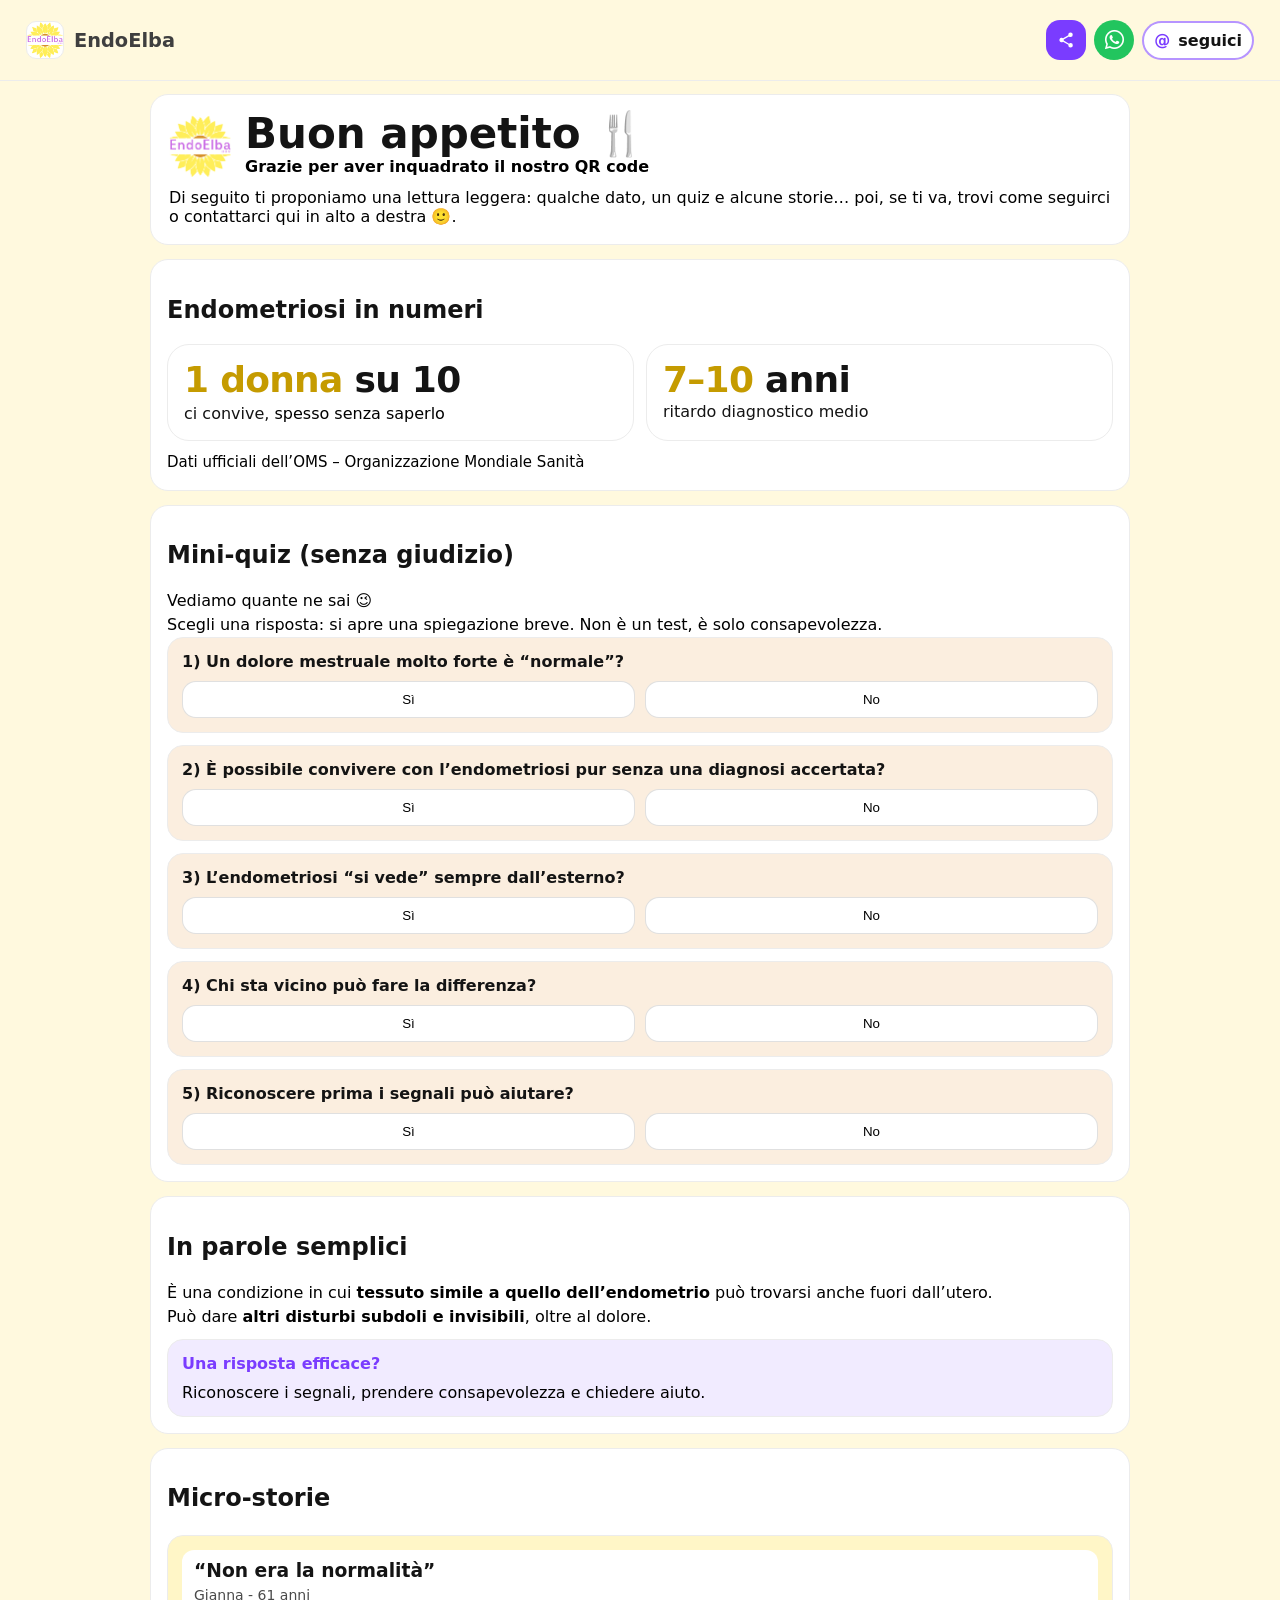
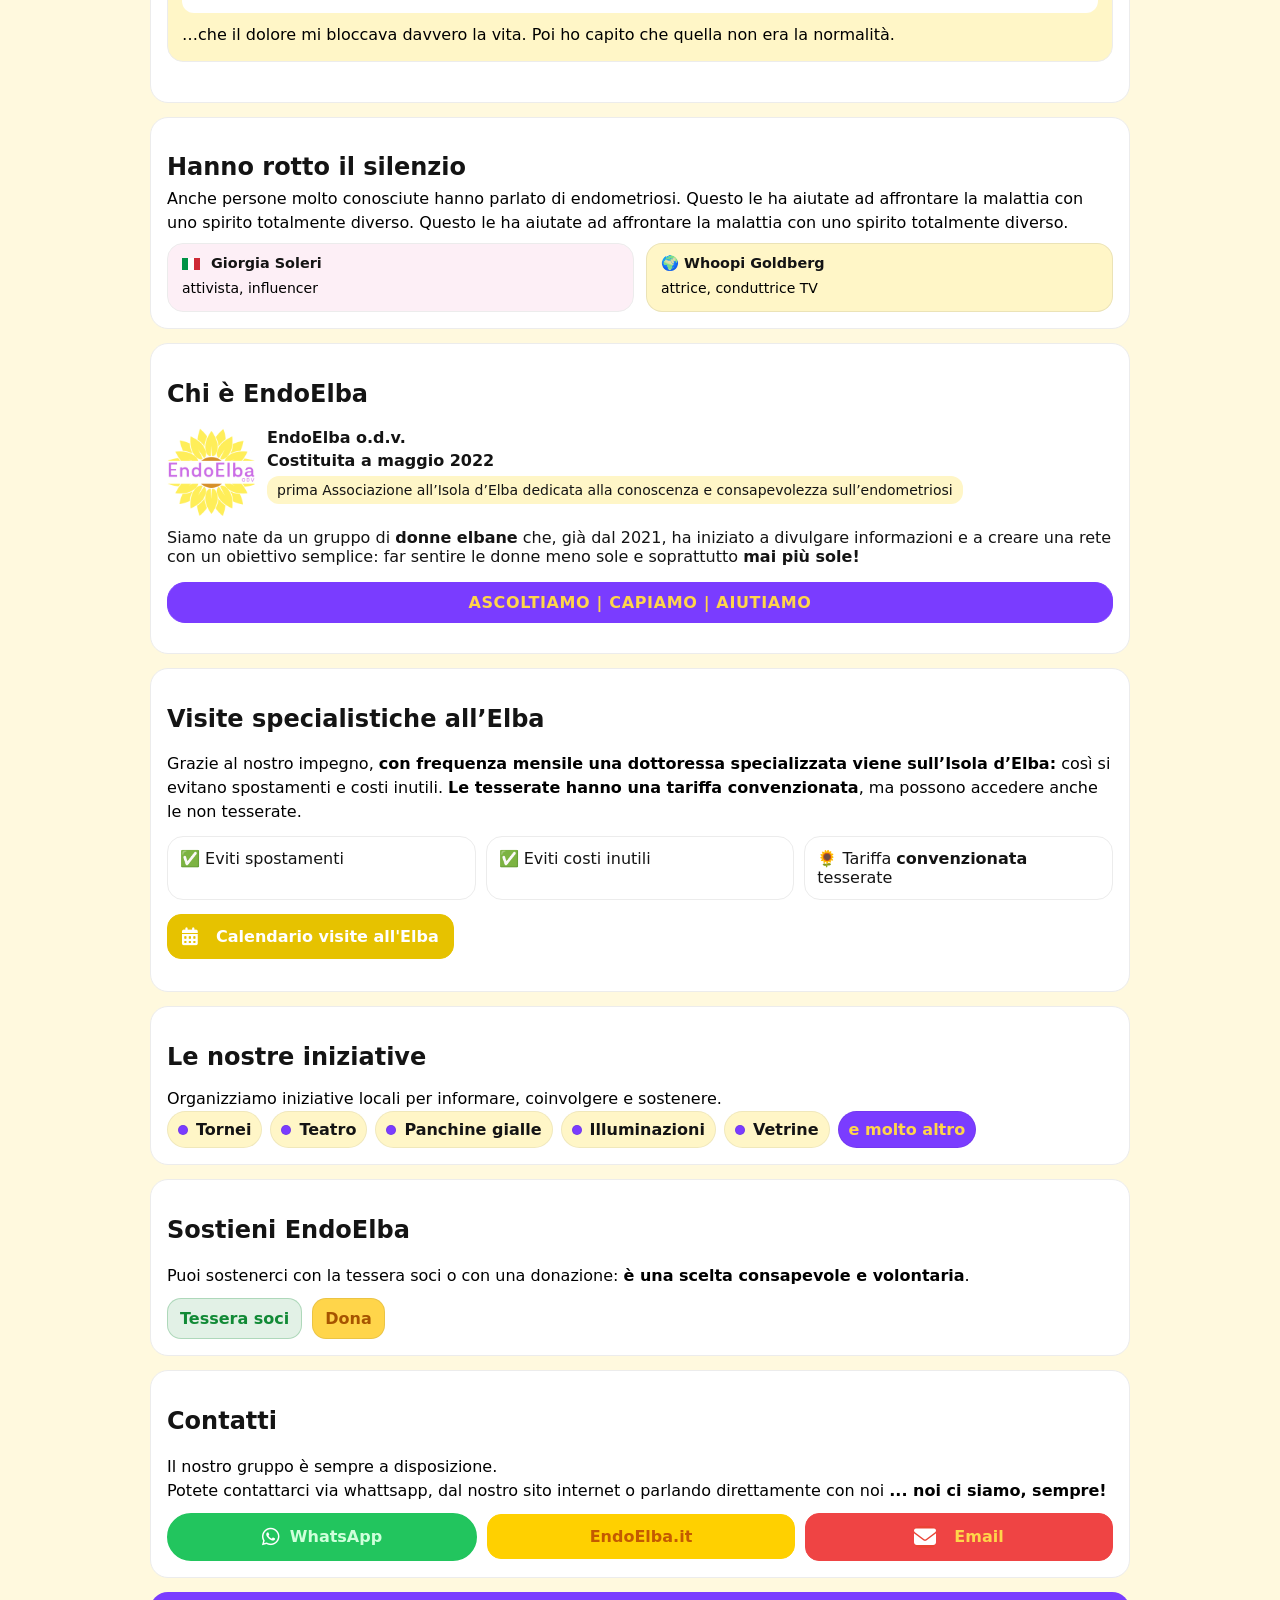
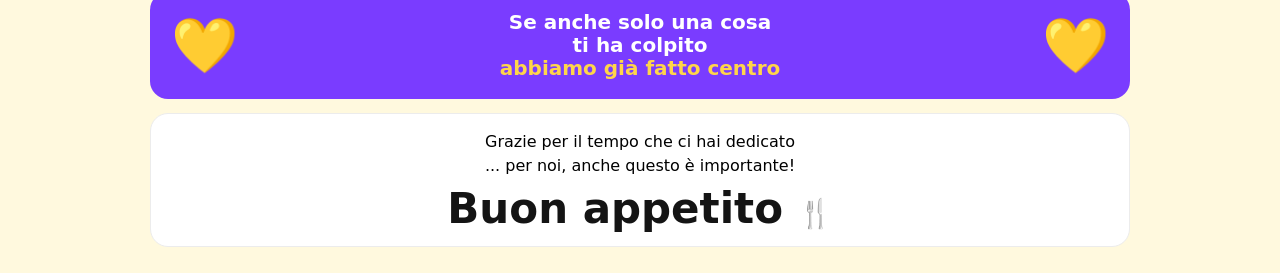
==== index.html @ 4685a6cb "Rename endoelba_landing_ASSEMBLATA_v26.html to index.html" ====
<!DOCTYPE html>

<html lang="it">
<head>
<meta charset="utf-8"/>
<meta content="width=device-width,initial-scale=1,viewport-fit=cover" name="viewport"/>
<title>EndoElba – Tovagliette</title>
<style>
:root{
  --topbarH:84px;
  --page:#fff9de;
  --card:#ffffff;
  --sub:#fdeff6;
  --ink:#141414;
  --muted:#000000;
  --line:#ececec;
  --violet:#7a3cff;
  --yellow:#ffd54a;
  --yellowSoft:#ffe680;
  --yellowVerySoft:#fff6c7;
  --yellowBorder:#e6c200;
  --good:#118a36;
  --good2:#0f6f2c;
  --bad:#c83c3c;
  --r:18px;
}
html,body{padding-top:0 !important;}
body{
  margin:0; font-family: system-ui, -apple-system, Segoe UI, Roboto, Arial, sans-serif;
  color:var(--ink); background:var(--page);
}
.page{min-height:100vh; background:var(--page);}

@keyframes beat{0%,100%{transform:scale(1)}25%{transform:scale(1.12)}40%{transform:scale(1)}60%{transform:scale(1.18)}}
.heart{display:inline-block; animation:beat 1.35s infinite; transform-origin:center;}
.topbar{
  left:0; right:0; width:100%;
  position:fixed; top:0; z-index:60;
  background:var(--page);
  border-bottom:1px solid var(--line);
  padding:10px 18px;

  padding-top:calc(10px + env(safe-area-inset-top));
}
.topbar-inner{width:100%; max-width:none; margin:0; padding:10px 14px; box-sizing:border-box; display:flex; align-items:center; justify-content:flex-start; gap:10px;}
.brand{display:flex; align-items:center; gap:8px; margin:0; justify-content:flex-start; text-align:left; flex:0 0 auto;}
.brandTxt{display:flex; flex-direction:column; line-height:1.05; text-align:left;}
.actions{margin-left:auto; display:flex; align-items:center; gap:6px; flex-wrap:nowrap; justify-content:flex-end; max-width:100%;}
.iconBtn{padding:6px; width:36px; height:36px;}
.btn-wa-top{width:40px; height:40px; border-radius:50%; display:flex; align-items:center; justify-content:center; background:#25d366; color:#fff; font-size:22px;}
.topFollow{padding:8px 12px;}

.brand{display:flex; align-items:center; gap:10px; margin:0;}
.brand img{width:38px; height:38px; border-radius:10px; background:#fff; border:1px solid var(--line);}
.brand .name{ font-size:18px; letter-spacing:.02em;}
.brand .subname{font-weight:700; font-size: 1.21em; color:#3f3f3f; margin-top:2px;}
.brandTxt{display:flex; flex-direction:column; line-height:1.05}

.wrap{max-width:980px; margin:0 auto; padding:10px 14px 44px; padding-bottom:26px;}
.hero{
  background:var(--card);
  border:1px solid var(--line);
  border-radius:18px;
  padding:18px;
margin-top:0;}

<h1{margin:0 0 8px; font-size:22px; line-height:1.15;}
.lead{margin:0; color:var(--muted); line-height:1.45;}
.badge{display:inline-block; background:#fff; border:1px solid var(--line); padding:6px 10px; border-radius:999px;  margin:10px 0 0;}
.card{
  background:var(--card);
  border:1px solid var(--line);
  border-radius:18px;
  padding:16px;
  margin-top:14px;
}
<h2{margin:0 0 10px; font-size:18px;}
<h3{margin:14px 0 8px; font-size:15px;}
<p{margin:0;}
#storie h2{margin-bottom:5px;}
#famosi h2{margin-bottom:5px;}
#famosi p.muted{margin-top:3px;}

#sostieni .btnRow{margin-top:10px;}
#contatti .btnRow{margin-top:10px;}

.card p + p{margin-top:10px;}
.card h2 + p{margin-top:6px;}
.card h3 + p{margin-top:6px;}

.muted{color:var(--muted); line-height:1.5; margin:0;}
.small{font-size:13px;}
hr.sep{border:none; border-top:1px solid var(--line); margin:14px 0;}

.btn{
  border:1px solid var(--yellowBorder);
  background:var(--yellow);
  padding:10px 12px;
  border-radius:14px;
  text-decoration:none;
  color:var(--ink);
  display:inline-flex;
  gap:8px;
  align-items:center;
  cursor:pointer;
  
}
.btn.share{
  border:1px solid var(--shareBorder) !important;
  background:var(--shareBg) !important;
}
.btnRow{display:flex; gap:10px; flex-wrap:wrap; align-items:center;}
.kpi{font-size:34px; font-weight:1000; letter-spacing:-.02em; margin:0;}
.kpiLine{display:flex; flex-wrap:wrap; gap:10px; align-items:baseline}
.kpiText{ font-size:16px}
.pill{display:inline-block; background:#fff; border:1px solid var(--line); padding:8px 10px; border-radius:14px; margin:6px 6px 0 0;}
.subbox{background:var(--yellowVerySoft); border:1px solid var(--line); border-radius:16px; padding:14px;}
.grid2{display:grid; grid-template-columns:1fr; gap:12px}
@media(min-width:720px){.grid2{grid-template-columns:1fr 1fr}}

.quizQ{font-weight:700;  margin:0 0 10px;}
.opt{display:block; width:100%; text-align:left; padding:12px 12px; border-radius:14px; border:1px solid var(--line); background:#fff; margin:8px 0; cursor:pointer; }
.opt{background:#fff;}
.opt.selected{border-color:rgba(20,20,20,.18);}
.opt.selected.correct{background:#dcf7e4;}
.opt.selected.wrong{background:#fdeff6;}

.opt:active{transform:scale(.997)}
.opt.correct.selected{border-color:rgba(31,138,59,.55); background:rgba(31,138,59,.10); box-shadow:0 0 0 3px rgba(31,138,59,.18);}
.opt.wrong.selected{border-color:rgba(220,38,38,.40); background:rgba(220,38,38,.08);}
.opt.correct.selected::after{content:" ✓"; font-size:18px;}
.pop{animation:pop .35s ease-out}
@keyframes pop{0%{transform:scale(1)}50%{transform:scale(1.03)}100%{transform:scale(1)}}

.explain{display:none; margin:6px 0 0; padding:10px 12px; border-radius:14px; background:#fff; border:1px solid var(--line);}
.explain.show{display:block; background:var(--yellowVerySoft);}
.tagList{display:flex; flex-wrap:wrap; gap:8px}
.tag{display:inline-flex; align-items:center; gap:8px; background:#fff; border:1px solid var(--line); padding:8px 10px; border-radius:999px; }
.dot{width:8px; height:8px; border-radius:99px; background:var(--violet); border:1px solid rgba(0,0,0,.1)}
#iniziative .tag{background:var(--yellowSoft); border:1px solid rgba(0,0,0,.06);} 
#iniziative .dot{background:var(--violet); border:1px solid rgba(0,0,0,.08)}


.footerLine{ font-size:16px; margin:0 0 8px}
.final{margin:0; color:var(--muted)}

/* Share sheet */
#shareSheet{display:none; position:fixed; inset:0; background:rgba(0,0,0,.35); z-index:99}
#shareSheet .sheet{position:absolute; left:50%; bottom:18px; transform:translateX(-50%); width:min(520px, calc(100% - 24px)); background:#fff; border:1px solid var(--line); border-radius:18px; padding:14px}


.at{color:var(--violet); }

/* Quiz layout */
#quiz .opts{display:flex; gap:10px; margin-top:10px}
#quiz .opt{flex:1; background:#fff; border:1px solid rgba(0,0,0,.12); border-radius:14px; padding:10px 12px;  cursor:pointer}
#quiz .opt.yes{order:1}
#quiz .opt.no{order:2}
#quiz .opt.selected.correct{background:rgba(17,138,54,.12); border-color:rgba(17,138,54,.35)}
#quiz .opt.selected.wrong{background:rgba(200,60,60,.12); border-color:rgba(200,60,60,.70); box-shadow:0 0 0 2px rgba(200,60,60,.18) inset}
#quiz .explain{background:#fff; border:1px solid var(--line)}

/* Carousel */
.carousel{position:relative; overflow:hidden;}
.carouselTrack{display:flex; transition:transform .55s ease; will-change:transform;}
.carouselItem{flex:0 0 100%;}
.cNav{
  position:absolute; top:50%; transform:translateY(-50%);
  width:34px; height:34px; border-radius:999px;
  border:1px solid rgba(0,0,0,.12);
  background:#fff;  line-height:32px;
  padding:0; cursor:pointer; z-index:3;
}
.cPrev{left:10px;}
.cNext{right:10px;}
@media(max-width:520px){
  .carousel { padding-top: 15px; }
  .cNav{top:14px; transform:none;}
  /* both buttons on top-right */
  .cPrev{left:auto; right:54px;}
  .cNext{left:auto; right:10px;}
}

.subname{font-size: 1.21em;  color:#2b2b2b;}

.brand{justify-content:space-between;}
.actions{margin-left:auto; display:flex; align-items:center; gap:10px; flex-wrap:wrap; justify-content:flex-end; max-width:100%;}
.brand{flex-wrap:wrap;}
@media (max-width:520px){.actions{width:100%; margin-left:0; justify-content:flex-start;}}
.topFollow{font-weight:700; background:#fff !important; color:var(--ink) !important; border:2px solid rgba(122,60,255,.55) !important; box-shadow:0 0 0 0 rgba(122,60,255,.55); animation:pulseViolet 1.25s infinite;  border-radius:999px; padding:10px 14px;}


.lead2{margin:10px 0 0; color:var(--muted);}


.numGrid{display:flex; gap:12px; flex-wrap:wrap; margin-top:10px;}
.numBox{flex:1 1 240px; background:#fff; border:1px solid var(--line); border-radius:18px; padding:14px;}
.numBig{ font-size:40px; line-height:1;}
.numSub{margin-top:8px; color:var(--ink);}
.numFoot{margin-top:10px; font-size:12.5px; color:var(--muted);}
@media(max-width:520px){.numBig{font-size:46px;}}


/* pattern leggero */

/* Numeri stile v2 */
.stat{
  margin-top:0;
  background:var(--card);
  border:1px solid var(--line);
  border-radius:22px;
  padding:14px 16px;
}
.stat .big{
  
  letter-spacing:-.02em;
  font-size:clamp(22px,3.2vw,36px);
}
.y{color:#c59b00}
.v{color:var(--ink)}
.violet-bold{color:var(--violet); }
/* Buttons palette */
.btn{background:var(--yellowSoft); border-color:var(--yellowBorder);}
.btn.primary{background:var(--yellowSoft); border-color:var(--yellowBorder);}
.btn.share{border:1px solid rgba(122,60,255,.35) !important; background:rgba(122,60,255,.10) !important;}

/* --- Fix richieste Marco (v4) --- */
.heroHead{display:flex; align-items:center; gap:14px;}
.heroLogo{width:54px; height:54px; border-radius:14px;}
.heroTitle{ font-size:36px; line-height:1; margin:0;}
@media(min-width:720px){.heroTitle{font-size:42px;}}

.iconBtn{display:inline-flex; align-items:center; justify-content:center; width:40px; height:40px; border-radius:14px; border:1px solid rgba(0,0,0,.12); background:#fff; cursor:pointer;}
.iconBtn:active{transform:scale(.98);}
.shareTop{background:var(--violet); color:#fff; border-color:rgba(0,0,0,.0);}
.shareTop svg{fill:currentColor;}

.followPulse{background:#fff !important; color:var(--ink) !important; border-color:rgba(0,0,0,.14) !important;}
.followPulse{animation:pulse 1.6s ease-in-out infinite;}
@keyframes pulse{
  0%{box-shadow:0 0 0 0 rgba(122,60,255,.30);}
  70%{box-shadow:0 0 0 10px rgba(122,60,255,0);}
  100%{box-shadow:0 0 0 0 rgba(122,60,255,0);}
}

.shareAlt{background:var(--yellow) !important; border-color:var(--yellowBorder) !important; color:var(--ink) !important;}
.shareAlt .shareIcon{}

.statsGrid{display:grid !important; grid-template-columns:1fr 1fr; gap:12px;}
@media(max-width:380px){.statsGrid{grid-template-columns:1fr 1fr;} .big{font-size:32px;}}

.optRow{display:flex; gap:10px; margin-top:8px;}
.optRow .opt{flex:1; margin:0; text-align:center; padding:12px 10px;}
/* manteniamo spiegazioni sotto */
.subbox .explain{margin-top:10px;}

.benefits{display:grid; grid-template-columns:1fr; gap:10px; margin-top:12px;}
@media(min-width:720px){.benefits{grid-template-columns:repeat(3,1fr);}}
.benefit{background:#fff; border:1px solid var(--line); border-radius:16px; padding:12px 12px; }

.violetTag{background:var(--violet) !important; color:var(--yellow) !important;}
.violetTag .dot{background:var(--violet);}

/* nav caroselli in alto a destra (meno invasivi) */
.cNav{top:12px !important; transform:none !important; width:32px; height:32px; line-height:30px;}
.cPrev{left:auto !important; right:52px !important;}
.cNext{right:12px !important;}

/* microstorie: titolo un filo più compatto */
#storie h3{margin-top:0;}


/* === Custom tweaks (Jan 2026) === */
.topFollow{background:#fff !important; color:var(--ink) !important; border:2px solid rgba(122,60,255,.55) !important; box-shadow:0 0 0 0 rgba(122,60,255,.55); animation:pulseViolet 1.25s infinite;  border-radius:999px; padding:10px 14px;}
@keyframes pulseSoft{0%{transform:scale(1); box-shadow:0 0 0 0 rgba(122,60,255,.25);} 70%{transform:scale(1.02); box-shadow:0 0 0 10px rgba(122,60,255,0);} 100%{transform:scale(1); box-shadow:0 0 0 0 rgba(122,60,255,0);} }
@keyframes pulseViolet{
  0%{ box-shadow:0 0 0 0 rgba(122,60,255,.45); }
  70%{ box-shadow:0 0 0 10px rgba(122,60,255,0); }
  100%{ box-shadow:0 0 0 0 rgba(122,60,255,0); }
}

/* hero logo +15% */
.heroLogo{width:62px !important; height:62px !important; border-radius:16px !important;}

/* Numeri: fonte OMS più leggibile */
#numeri .muted.small{font-size:15px !important; font-weight:400;}

/* Quiz: NO sempre a destra, spiegazione senza rosa */
#quiz .explain{background:#fff !important;}
/* evidenzia solo la risposta selezionata (già gestito da .selected) */

/* Semplice: testo in un unico paragrafo con <br> (markup aggiornato sotto) */

/* Caroselli: nessuna freccia, autoplay 4s */
.carousel .cNav{display:none !important;}

/* VIP: slide con due nomi */
.vipPair{display:grid; grid-template-columns:1fr 1fr; gap:12px;}
@media (max-width:560px){.vipPair{grid-template-columns:1fr;}}

/* EndoElba: logo a sinistra */
.endoHead{display:flex; align-items:center; gap:12px; margin-bottom:6px;}
.endoHead img{width:66px; height:66px; border-radius:16px; background:#fff; border:1px solid var(--line);}

/* Visite: pulsazione pulsante */
#visite .btn.primary{animation: pulseViolet 1.8s infinite;}


#visite a.btn{animation:pulseViolet 1.25s infinite; background:#fff6c7; border:2px solid rgba(122,60,255,.35); color:var(--violet);}

/* Sostieni: bottoni */
.btn.greenSoft{background:rgba(17,138,54,.12); border-color:rgba(17,138,54,.25);}
.btn.yellowDona{background:var(--yellow); border-color:rgba(0,0,0,.08);}


/* VIP (famosi) */
#famosi .vipPair{display:grid; grid-template-columns:1fr 1fr; gap:12px}
#famosi .subbox{padding:12px 14px}
#famosi .subbox h3{margin:0 0 6px; line-height:1.1}
#famosi .subbox .small{font-size:14px !important}
#famosi .subbox.intl{background:rgba(255,213,74,.18); border-color:rgba(0,0,0,.08)}

/* Finale viola */
.finalePurple{background:var(--violet); color:#fff; border-color:transparent; padding:18px 16px;}
.finalePurple .finaleText{flex:1; text-align:center;  font-size:20px; line-height:1.15;}
.finalePurple .brandHeart{font-size:40px !important; animation:pulseHeart 1.2s infinite;}
.finalePurple .centerYellow{color:var(--yellow); }

.finalePurple .finaleRow{display:flex; align-items:center; justify-content:space-between; gap:12px;}
.finalePurple .finaleText{flex:1; text-align:center;  font-size:20px; line-height:1.15;}
.finalePurple .heartBtn{animation:pulseHeart 1.2s infinite; border:0; background:transparent; font-size:54px; cursor:pointer; padding:0 4px; line-height:1;}
.finalePurple .finaleText span{}



/* WhatsApp button in topbar (verde) */
.btn-wa-top{
  display:inline-flex; align-items:center; justify-content:center;
  width:44px; height:44px;
  border-radius:999px;
  background:#22c55e;
  color:#ffffff;
  text-decoration:none;
  border:0;
  flex:0 0 auto;
}
.btn-wa-top i{font-size:24px; line-height:1;}


#contatti .btn{display:inline-flex; align-items:center; gap:10px;}
#contatti .btn i{font-size:18px;}
#contatti .btn-wa{background:#22c55e; color:#fff;}
#contatti .btn-site{background:#ffd54a; color:#b45309; font-weight:800;}
#contatti .btn-email{background:#ef4444; color:#fff;}

/* WhatsApp button in topbar */
.btn-wa{
  display:inline-flex; align-items:center; gap:8px;
  padding:10px 12px;
  border-radius:999px;
  background:#ffffff;
  border:2px solid rgba(34,197,94,.35);
  text-decoration:none;
  
  white-space:nowrap;
}
.btn-wa .wa-ico{
  width:18px; height:18px; display:inline-block;
  border-radius:6px;
  background:rgba(34,197,94,.15);
  position:relative;
}
.btn-wa .wa-ico::before{
  content:"";
  position:absolute; inset:3px;
  border-radius:999px;
  border:3px solid #22c55e;
  border-top-color:transparent;
  border-right-color:transparent;
  transform:rotate(-35deg);
}


@media (max-width: 520px){
  .hero-title{font-size:30px; line-height:1.05;}
}



/* NUMERI: ripristina enfasi sui numeri principali, ma non sul testo descrittivo */
#numeri .big,
#numeri .big *,
#numeri .kpi strong,
#numeri .kpi .kpi-title,
#numeri .kpi .kpi-main{
  font-weight:900 !important;
}
/* Descrizioni sotto ai dati e riga OMS NON in grassetto */
#numeri .kpi p,
#numeri .kpi .desc,
#numeri .stat-desc,
#numeri .stat-note,
#numeri .note,
#numeri .oms,
#numeri .oms *{
  font-weight:400 !important;
}


/* TOP GAP: niente vuoto tra topbar e contenuto */
body{padding-top:var(--topbarH) !important;}
.topbar{ position:fixed; top:0; left:0; right:0; z-index:60; }
.wrap{ padding-top:10px !important; }
.hero{ margin-top:0 !important; }


@media (max-width: 520px){
  .hero-title{font-size:30px !important; line-height:1.05;}
}

body{padding-top:var(--topbarH) !important;}

#numeri .oms, #numeri .oms *{font-weight:400 !important;}

.explain.show{background:#fff6c7 !important;}

#storie{padding-top:15px !important;}
#famosi{padding-top:15px !important;}


.endoelba-head{display:flex; gap:12px; align-items:flex-start; margin-top:8px;}
.endoelba-logo{width:56px; height:56px; border-radius:12px; object-fit:contain; background:#fff;}
.endoelba-head-text{flex:1;}
.endoelba-odv{font-size:16px; margin-bottom:4px;}
.endoelba-founded{font-size:16px; margin-bottom:6px;}
.endoelba-tag{font-size:14px; font-weight:400; background:#fff6c7; color:var(--ink); padding:6px 10px; border-radius:12px; display:inline-block;}
.endoelba-story{margin-top:12px;}
.endoelba-motto{margin:10px 0 14px; font-size:16px; letter-spacing:.04em; background:var(--violet); color:var(--yellow); display:block; padding:10px 14px; border-radius:18px; border:1px solid var(--violet); font-weight:900; text-align:center;}


#visite a.btn{font-weight:900 !important; background:#e6c200 !important; border-color:#e6c200 !important;}

#iniziative .tag, #iniziative .pill, #iniziative .chip, #iniziative button, #iniziative a{font-weight:900 !important;}
#iniziative p, #iniziative li, #iniziative span{font-weight:900 !important;}

#sostieni a.btn, #sostieni .btn{font-weight:900 !important;}


#contatti .btn{font-weight:900 !important;}
#contatti a[href*="wa.me"]{background:#22c55e !important; border-color:#22c55e !important; color:#0b1b0f !important;}
#contatti .btn-email{background:#ef4444 !important; border-color:#ef4444 !important; color:#1b0b0b !important;}
.ico{display:inline-block; width:16px; height:16px; margin-right:8px; vertical-align:-2px; border-radius:4px; background:rgba(255,255,255,.35); position:relative;}
.ico-email::after{content:""; position:absolute; left:3px; right:3px; top:3px; bottom:3px; border:2px solid rgba(0,0,0,.55); border-radius:3px;}
.ico-email::before{content:""; position:absolute; left:5px; right:5px; top:7px; border-top:2px solid rgba(0,0,0,.6); transform:skewY(-12deg);}
.ico-wa::before{content:""; position:absolute; inset:3px; border-radius:999px; border:3px solid rgba(0,0,0,.35); border-top-color:transparent; border-right-color:transparent; transform:rotate(-35deg);}


@keyframes pulseHeart{0%,100%{transform:scale(1);}50%{transform:scale(1.08);}}
.finalePurple .heart{animation:pulseHeart 1.4s infinite ease-in-out;}
.finalePurple, .finalePurple *{font-weight:900 !important;}


body{padding-top:var(--topbarH) !important;}


#numeri .oms, #numeri .oms *{font-weight:400 !important;}


.explain.show{background:#fff6c7 !important;}


#storie .card, #famosi .card{padding-top:15px !important;}


.endoelba-logo{width:88px !important; height:88px !important;}


#visite a.btn{color:#ffffff !important;}
#visite a.btn, #visite a.btn *{color:#ffffff !important;}


#iniziative .tag, #iniziative .pill, #iniziative .chip, #iniziative button, #iniziative a{font-weight:900 !important;}
#iniziative p, #iniziative li, #iniziative span{font-weight:900 !important;}


/* Contatti styling */
#contatti .btn{font-weight:900 !important; color:#ffffff !important;}
#contatti a[href*="wa.me"]{background:#22c55e !important; border-color:#22c55e !important;}
#contatti a[href*="endoelba.it"]{background:#ffd000 !important; border-color:#ffd000 !important;}
#contatti a[href^="mailto:"]{background:#ef4444 !important; border-color:#ef4444 !important;}
#contatti .ico{display:inline-block;width:18px;height:18px;margin-right:8px;vertical-align:-3px;position:relative;}
/* phone icon */
#contatti .ico-phone::before{content:"";position:absolute;left:4px;top:2px;width:10px;height:14px;border:2px solid #fff;border-top-left-radius:6px;border-top-right-radius:6px;border-bottom-left-radius:4px;border-bottom-right-radius:4px;transform:rotate(-20deg);}
/* simple globe/site icon */
#contatti .ico-site::before{content:"";position:absolute;inset:2px;border:2px solid #fff;border-radius:999px;}
#contatti .ico-site::after{content:"";position:absolute;left:2px;right:2px;top:8px;border-top:2px solid #fff;}
/* gmail-ish envelope */
#contatti .ico-gmail::before{content:"";position:absolute;inset:2px;border:2px solid #fff;border-radius:4px;}
#contatti .ico-gmail::after{content:"";position:absolute;left:3px;right:3px;top:6px;border-top:2px solid #fff;transform:skewY(-12deg);}


@keyframes pulseHeart{0%,100%{transform:scale(1);}50%{transform:scale(1.10);}}
.finalePurple .heart{animation:pulseHeart 1.4s infinite ease-in-out;}


/* TOPBAR FIX */
.topbar, .topbar *{box-sizing:border-box;}
.brand{width:100%;}
.brandTxt{white-space:nowrap;}
.actions{flex-wrap:nowrap;}
.btn-wa-top{width:44px; height:44px; padding:0; justify-content:center; gap:0;}
.btn-wa-top svg{width:24px; height:24px;}
.topFollow{font-weight:700;}


/* Spaziature ridotte richieste */
#storie h2{margin-bottom:6px;}
#famosi h2{margin-bottom:6px;}
#famosi .muted{margin-top:4px; margin-bottom:8px;}

#visite .ctaBtn{color:var(--purple); font-weight:700;}
#visite .ctaBtn i{margin-right:8px; font-size:18px; vertical-align:-2px; color:var(--purple);}

#iniziative .muted{font-weight:400;}

#iniziative .tag{background:var(--yellowVerySoft);}
#iniziative .tag .dot{background:var(--violet);}

.greenSoft{color:#1b8f4a !important;}
.yellowDona{color:#b8860b !important;}

#contatti .btn-wa{color:#2aa84a !important;}
#contatti .btn-wa i{color:#2aa84a !important;}
#contatti .btn-site{color:#c45a00 !important;}
#contatti .btn-email{color:#d1a700 !important;}
#contatti .btn-email i{color:#d1a700 !important;}

/* Share sheet: icone con colori naturali */
#shareSheet .shareIcon{width:54px; height:44px; display:inline-flex; align-items:center; justify-content:center;}
#shareSheet .shareIcon i{font-size:20px;}
#shareWhatsApp i{color:#25D366;}
#shareFacebook i{color:#1877F2;}
#shareEmail i{color:#EA4335;}
#shareCopy i{color:#555;}
#shareInstagram i{color:#E1306C;}


/* --- PATCH v17 (topbar + spacing) --- */
.topbar-inner{justify-content:flex-start !important;}
.brand, .brandTxt{justify-content:flex-start !important; text-align:left !important;}
.actions{margin-left:auto !important; gap:8px !important; flex-wrap:nowrap !important;}
.iconBtn{padding:8px !important;}
/* giallino tenue */
.explain.show{background:#fff6c7 !important;}
.subbox.efficace, .efficace, .quizExplain, .answerBox{background:var(--yellowVerySoft) !important;}
/* carousel padding micro-storie */
#storie .carousel{padding-top:15px !important;}
/* micro-storie: titolo bianco + meta */
#storie .subbox h3{background:#fff; padding:8px 10px; border-radius:12px; margin:0 0 8px; display:block;}
.storyMeta{margin-top:8px; font-size:12px; color:#4a4a4a; font-weight:600;}
/* VIP italiane: rosino chiaro */
#famosi .subbox.ita{background:#fdeff6 !important;}
/* calendario: testo viola + icona calendario */
.pulseBtn.btn.calendarBtn{display:inline-flex; align-items:center; gap:10px; padding:12px 14px; border-radius:14px; background:#fff6c7; color:var(--violet); font-weight:800; border:1px solid rgba(0,0,0,.08);}
.pulseBtn.btn.calendarBtn i{margin-right:8px; font-size:16px;}
/* iniziative: box giallino tenue + puntino viola */
.tag{background:var(--yellowVerySoft) !important;}
.dot{background:var(--violet);}
/* sostieni bottoni colori testo */
.btn.greenSoft{color:var(--good) !important;}
.btn.yellowDona{color:#a65400 !important;}
/* contatti colori testo + icone */
#contatti .btnRow{margin-top:10px !important;}
.btn.btn-wa span{color:#2bbf62 !important;}
.btn.btn-site{color:#a65400 !important;}
.btn.btn-email span{color:var(--yellow) !important;}
.gmailIcon{display:inline-flex; align-items:center; justify-content:center; width:22px; height:22px; border-radius:6px; background:#ea4335; margin-right:8px;}
.gmailIcon i{color:#fff; font-size:12px;}
/* finalePurple righe */
.finalePurple .finaleText{line-height:1.1;}


/* micro-storie spacing ridotto */
#storie h2{margin-bottom:8px !important;}
#storie p.muted{margin-top:6px !important;}
/* famosi spacing ridotto sotto testo */
#famosi p.muted{margin-top:6px !important;}


.footerLine strong{color:var(--violet) !important;}

/* Micro-storie header (titolo + nome/età nello stesso riquadro bianco) */
.carousel .subbox h3{background:#fff; border-radius:12px; padding:12px 14px 2px; margin:0;}
.carousel .subbox .storyMeta{background:#fff; border-radius:0 0 12px 12px; padding:0 14px 12px; margin:0 0 10px; font-weight:400; color:#444;}
.calendarBtn i{color:var(--violet); font-size:18px;}

#contatti .btn-wa{background:#25d366;}
#contatti .btn-wa i{color:#fff !important; font-size:20px;}
#contatti .btn-wa span{color:#cfffdb !important; font-weight:800;}
#contatti .gmailIcon{display:inline-flex; align-items:center; justify-content:center; width:22px; height:22px; border-radius:6px; background:#ea4335;}
#contatti .gmailIcon i{color:#fff !important; font-size:14px;}

.finalePurple .finaleText{font-weight:900; line-height:1.15;}
.finalePurple .finaleText span{display:block;}
.finalePurple .finaleText .yellowLine{color:var(--yellow) !important;}

/* === PATCH v20 (correzioni richieste) === */
.brand{width:auto !important; flex:0 1 auto !important; max-width:none !important;}
.actions{width:auto !important; margin-left:auto !important; justify-content:flex-end !important; flex:0 0 auto !important;}
.topbar-inner{flex-wrap:nowrap !important;}
/* pulsanti topbar: meno spazio */
.actions .iconBtn, .actions .btn-wa-top, .actions .topFollow{padding:8px 10px !important;}
.actions{gap:6px !important;}

/* giallino tenue standard */
:root{--yellowVerySoft:#fff6c7;}
.explain.show{background:#fff6c7 !important;}

/* subbox "Una risposta efficace?" -> violettino tenue */
.subbox.softViolet{background:#f3ecff !important;}
.subbox.softViolet .footerLine strong{color:var(--violet) !important;}

/* micro-storie: titolo + nome/eta nello stesso box bianco */
#storie .storyHead{background:#fff !important; border-radius:12px; padding:10px 12px; margin:0 0 10px;}
#storie .storyHead h3{background:transparent !important; padding:0 !important; border-radius:0 !important; margin:0 !important;}
#storie .storyHead .storyMeta{margin:6px 0 0 !important; font-size:12px; color:#4a4a4a; font-weight:400 !important;}

/* VIP: NON sfondo bianco sul nome */
#famosi .subbox h3{background:transparent !important; padding:0 !important; border-radius:0 !important; margin:0 0 6px !important;}

/* pulsante calendario: testo e icona viola */
.calendarBtn{color:var(--violet) !important;}
.calendarBtn i{color:var(--violet) !important;}

/* tag "e molto altro" */
.tag.violetTag{background:var(--violet) !important; color:var(--yellow) !important;}


/* === PATCH v21 (correzioni richieste) === */

/* share sheet: icone uniformi e colori naturali */
#shareSheet .btnRow{gap:12px !important; flex-wrap:wrap !important;}
#shareSheet .shareIcon{width:54px !important; height:54px !important; padding:0 !important; border-radius:14px !important; display:inline-flex !important; align-items:center !important; justify-content:center !important; font-size:26px !important;}
#shareWhatsApp i{color:#25d366 !important;}
#shareFacebook i{color:#1877f2 !important;}
#shareEmail i{color:#ea4335 !important;}
#shareCopy i{color:#444 !important;}
#shareIG i{color:#e1306c !important;}

.brand{width:auto !important;}
.topbar-inner{overflow:visible !important;}
.actions{gap:8px !important;}
.iconBtn, .btn-wa-top, .topFollow{padding:8px 10px !important;}
.subname{font-size: 1.21em;}
/* giallino tenue globale */
:root{--yellowVerySoft:#fff6c7;}
/* subbox di default: giallino tenue */
.subbox{background:var(--yellowVerySoft) !important;}
/* micro-storie: giallino tenue per contenitore, ma titolo+meta restano bianchi */
.carousel .subbox{background:var(--yellowVerySoft) !important;}
.carousel .subbox h3{background:#fff !important;}
.carousel .subbox .storyMeta{background:#fff !important; font-size:14px !important; padding:0 !important; margin:0 0 10px !important; font-weight:400 !important;}
/* evidenzia risposta sbagliata: bordo più rosso */
.option.wrong, .answer.wrong, .btn.wrong{border-color:rgba(200,60,60,.55) !important; box-shadow:0 0 0 2px rgba(200,60,60,.18) inset !important;}
/* box "Una risposta efficace?" violettino tenue + titolo viola */
.subbox.softViolet{background:rgba(122,60,255,.10) !important;}
.subbox.softViolet .footerLine strong{color:var(--violet) !important;}
/* calendario: forza viola e icona calendario */
.calendarBtn{color:var(--violet) !important;}
.calendarBtn i{color:var(--violet) !important;}
/* tag e molto altro */
.tag.violetTag{background:var(--violet) !important; color:var(--yellow) !important;}


/* --- FIX TOPBAR (no disappearing buttons) --- */
.topbar{padding-left:12px; padding-right:12px;}
.topbar-inner{justify-content:space-between !important; flex-wrap:nowrap !important;}
.brand{width:auto !important; flex:0 1 auto !important; max-width:70% !important;}
.brandTxt{min-width:0;}
.subname{font-size:1.21em; font-weight:700; white-space:nowrap;}
.actions{width:auto !important; flex:0 0 auto !important; margin-left:auto !important; gap:6px;}
.iconBtn.shareTop{padding:8px;}
.btn-wa-top{width:40px; height:40px; display:flex; align-items:center; justify-content:center;}
.btn-wa-top i{font-size:22px;}
.topFollow{padding:7px 10px; white-space:nowrap;}
/* ------------------------------------------------ */


.violetTag{background: var(--violet) !important; color: var(--yellow) !important;}


/* FIX richieste finali */
:root{ --yellowVerySoft:#fff6c7; } /* giallino tenue definitivo */

#iniziative .muted{ font-weight:400 !important; }

.calBtn, a.calBtn{
  color: var(--violet) !important;
}
.calBtn i, a.calBtn i{
  color: var(--violet) !important;
}

/* icona bandiera IT */
.flagIcon{
  width:18px; height:auto;
  vertical-align: -2px;
  margin-right:6px;
}

/* Topbar: brand non deve mangiare spazio */
.topbar-inner{ flex-wrap:nowrap !important; }
.brand{ width:auto !important; flex:0 1 auto !important; }
.actions{ margin-left:auto !important; width:auto !important; }



/* === FIX v25 overrides === */
/* Mini quiz: sfondo domande */
#quiz .subbox{background:#fbeedf !important;}
/* Pulsante calendario visite */
.pulseBtn.btn.calendarBtn{
  background:#c96a00 !important; /* arancione scuro */
  color:#ffd54a !important;      /* giallo */
  border:1px solid rgba(0,0,0,.12) !important;
  font-weight:900 !important;
}
.pulseBtn.btn.calendarBtn i{color:#ffd54a !important; font-size:18px !important;}
@keyframes pulseYellowGlow{0%{box-shadow:0 0 0 0 rgba(255,213,74,.55);}70%{box-shadow:0 0 0 10px rgba(255,213,74,0);}100%{box-shadow:0 0 0 0 rgba(255,213,74,0);}}
.pulseBtn.btn.calendarBtn{animation:pulseYellowGlow 1.6s infinite;}
/* Contatti: 3 colonne perfette */
#contatti .btnRow{display:flex !important; gap:10px !important; flex-wrap:nowrap !important;}
#contatti .btnRow .btn{flex:1 1 0 !important; justify-content:center !important; width:0 !important; padding:12px 10px !important;}
#contatti .btn-email i{font-size:22px !important; color:#fff !important;}



/* --- FIX RICHIESTE (v26) --- */
/* VIP: riduci nome del 10% */
#famosi .subbox h3{font-size:0.9em !important;}

/* Mini-quiz: sfondo domande */
#quiz .subbox{background:#fbeedf !important;}

/* Calendario visite: arancione scuro + testo giallo + pulse giallo */
@keyframes pulseYellow{
  0%{box-shadow:0 0 0 0 rgba(255,213,74,.55);}
  70%{box-shadow:0 0 0 12px rgba(255,213,74,0);}
  100%{box-shadow:0 0 0 0 rgba(255,213,74,0);}
}
a.btn.calendarBtn{
  background:#c96a00 !important;
  color:var(--yellow) !important;
  border:1px solid rgba(0,0,0,.08) !important;
}
a.btn.calendarBtn i{color:var(--yellow) !important;}
a.pulseBtn.calendarBtn{animation:pulseYellow 1.25s infinite !important;}
a.btn.calendarBtn:hover{filter:brightness(1.03);}
</style>
<link href="https://cdnjs.cloudflare.com/ajax/libs/font-awesome/6.5.0/css/all.min.css" rel="stylesheet"/>

<style>
/* Contacts buttons equal width */
.contacts .btns { display:flex; gap:10px; }
.contacts .btns a { flex:1; display:flex; align-items:center; justify-content:center; }
.contacts .btns a i.fa-envelope { font-size:22px; }
/* Calendar button new style */
.btn-calendar { background:#c96a00 !important; color:#ffd54a !important; }
.btn-calendar i { color:#ffd54a !important; }
/* Microstories timing */
.carousel { animation-duration: 6s !important; }
/* Mini quiz question bg */
.quiz .question { background:#fbeedf !important; }
</style>


<style>
/* FIX v26 */
.calendarBtn{
  background:#c46a00 !important;
  color:#ffd84d !important;
}
.calendarBtn i{ color:#ffd84d !important; }
@keyframes pulseYellow{
  0%{box-shadow:0 0 0 0 rgba(255,216,77,.7)}
  70%{box-shadow:0 0 0 10px rgba(255,216,77,0)}
  100%{box-shadow:0 0 0 0 rgba(255,216,77,0)}
}
.calendarBtn{ animation:pulseYellow 2s infinite; }
</style>

</head>
<body>
<header class="topbar">
<div class="topbar-inner">
<div class="brand">
<img alt="EndoElba" class="logo" src="logo-endoelba.png"/>
<div class="brandTxt">
<div class="subname">EndoElba</div>
</div>
</div>
<div class="actions">
<button aria-label="Condividi" class="iconBtn shareTop" id="shareBtnTop" type="button">
<svg aria-hidden="true" height="18" viewbox="0 0 24 24" width="18"><path d="M18 16.08c-.76 0-1.44.3-1.96.77L8.91 12.7a3.27 3.27 0 0 0 0-1.39l7-4.11A2.99 2.99 0 0 0 18 7.91a3 3 0 1 0-3-3c0 .23.03.45.08.66l-7 4.11A3 3 0 1 0 6 15a2.99 2.99 0 0 0 2.05-.81l7.12 4.18c-.05.2-.07.41-.07.63a3 3 0 1 0 3-2.92z"></path></svg>
</button>
<a aria-label="WhatsApp EndoElba" class="btn-wa-top" href="https://wa.me/393534650921" rel="noopener" target="_blank">
<i aria-hidden="true" class="fab fa-whatsapp"></i>
</a>
<a class="btn topFollow" href="https://www.instagram.com/endoelba/" rel="noopener" target="_blank">
<span class="at">@</span> <span>seguici</span>
</a>
</div>
</div>
</header>
<main class="wrap">
<section class="hero"><div class="heroHead"><img alt="EndoElba" class="heroLogo" src="[data-uri]"/><div class="heroTxt"><h1 class="heroTitle">Buon appetito 🍴</h1><p class="lead"><strong>Grazie per aver inquadrato il nostro QR code</strong></p></div></div><p class="lead2">Di seguito ti proponiamo una lettura leggera: qualche dato, un quiz e alcune storie… poi, se ti va, trovi come seguirci o contattarci qui in alto a destra 🙂.</p></section>
<section class="card" id="numeri"><h2>Endometriosi in numeri</h2><div class="grid statsGrid"><div class="stat"><div class="big"><span class="y">1 donna</span> su <span class="v">10</span></div><div style=" margin-top:2px;">ci convive, <span class="muted">spesso senza saperlo</span></div></div><div class="stat"><div class="big"><span class="y">7–10</span> <span class="v">anni</span></div><div style=" margin-top:2px;">ritardo diagnostico medio</div></div></div><p class="muted small" style="margin-top:10px">Dati ufficiali dell’OMS – Organizzazione Mondiale Sanità</p></section>
<section class="card" id="quiz">
<h2>Mini‑quiz (senza giudizio)</h2>
<p class="muted"><span class="quizLead">Vediamo quante ne sai 😉</span><br/>Scegli una risposta: si apre una spiegazione breve. Non è un test, è solo consapevolezza.</p>
<div class="subbox" data-q="1">
<p class="quizQ">1) Un dolore mestruale molto forte è “normale”?</p>
<div class="optRow"><button class="opt wrong">Sì</button><button class="opt correct" data-correct="1">No</button></div><div class="explain" data-for="correct">No, il dolore non è normale: consulta uno specialista.</div>
<div class="explain" data-for="wrong">Se il dolore ti blocca la vita o si ripete spesso, vale la pena approfondire con uno specialista.</div>
</div>
<div class="subbox" data-q="2" style="margin-top:12px">
<p class="quizQ">2) È possibile convivere con l’endometriosi pur senza una diagnosi accertata?</p>
<div class="optRow"><button class="opt correct" data-correct="1">Sì</button><button class="opt wrong">No</button></div><div class="explain" data-for="correct">Sì. Proprio perché i sintomi possono essere molti e diversi, la diagnosi può arrivare dopo anni.</div>
<div class="explain" data-for="wrong">Sì! È possibile perché, a causa della molteplicità dei sintomi, può esserci un ritardo diagnostico di circa 10 anni.</div>
</div>
<div class="subbox" data-q="3" style="margin-top:12px">
<p class="quizQ">3) L’endometriosi “si vede” sempre dall’esterno?</p>
<div class="optRow"><button class="opt wrong">Sì</button><button class="opt correct" data-correct="1">No</button></div><div class="explain" data-for="correct">Proprio perché non si vede spesso non viene riconosciuta.</div>
<div class="explain" data-for="wrong">Succede in rari casi. Se la malattia è sintomatica incide sulla qualità della vita.</div>
</div>
<div class="subbox" data-q="4" style="margin-top:12px">
<p class="quizQ">4) Chi sta vicino può fare la differenza?</p>
<div class="optRow"><button class="opt correct" data-correct="1">Sì</button><button class="opt wrong">No</button></div><div class="explain" data-for="correct">Sì: ascoltare, non minimizzare, informarsi con interesse e senza giudizio cambia.</div>
<div class="explain" data-for="wrong">Il supporto di amici e familiari non solo fa la differenza ma è fondamentale!!! Non serve capire tutto, basta esserci.</div>
</div>
<div class="subbox" data-q="5" style="margin-top:12px">
<p class="quizQ">5) Riconoscere prima i segnali può aiutare?</p>
<div class="optRow"><button class="opt correct" data-correct="1">Sì</button><button class="opt wrong">No</button></div><div class="explain" data-for="correct">Sì: riconoscere prima i segnali può portare a un percorso terapeutico più rapido e consapevole, evitando anni di sofferenza.</div>
<div class="explain" data-for="wrong">Ignorare i sintomi e la malattia può aggravare significativamente la patologia. L’indifferenza crea sofferenza e solitudine.</div>
</div>
</section>
<section class="card" id="semplice">
<h2>In parole semplici</h2>
<p class="muted">È una condizione in cui <strong>tessuto simile a quello dell’endometrio</strong> può trovarsi anche fuori dall’utero.<br>Può dare <strong>altri disturbi subdoli e invisibili</strong>, oltre al dolore.</br></p>
<div class="subbox softViolet" style="margin-top:10px;">
<p class="footerLine"><strong>Una risposta efficace?</strong></p>
<p class="final">Riconoscere i segnali, prendere consapevolezza e chiedere aiuto.</p>
</div>
</section>
<section class="card" id="storie">
<h2>Micro‑storie</h2>
<div class="grid2">
</div>
<div class="carousel" data-carousel="storie"><div class="carouselTrack"><div class="carouselItem"><div class="subbox">
<div class="storyHead">
<h3>“Non era la normalità”</h3>
<div class="storyMeta">Gianna - 61 anni</div>
</div>
<p class="muted">…che il dolore mi bloccava davvero la vita. Poi ho capito che quella non era la normalità.</p>

</div></div><div class="carouselItem"><div class="subbox">
<div class="storyHead">
<h3>“Parlarne mi ha sbloccata”</h3>
<div class="storyMeta">Katia - 49 anni</div>
</div>
<p class="muted">Mi organizzavo attorno al dolore: mi chiudevo, mi isolavo. Parlarne mi ha dato la forza e il coraggio per affrontare il mio percorso.</p>

</div></div><div class="carouselItem"><div class="subbox">
<div class="storyHead">
<h3>“Non riguarda solo me”</h3>
<div class="storyMeta">Lucia - 18 anni</div>
</div>
<p class="muted">L’endometriosi interferisce nella mia vita: nel lavoro, nelle amicizie, nella mia intimità, nell’attività sportiva, nelle relazioni con gli altri. Quindi non riguarda solo me.</p>

</div></div></div><button aria-label="Precedente" class="cNav cPrev" type="button">‹</button><button aria-label="Successivo" class="cNav cNext" type="button">›</button></div></section>
<section class="card" id="famosi">
<h2>Hanno rotto il silenzio</h2>
<p class="muted">Anche persone molto conosciute hanno parlato di endometriosi. Questo le ha aiutate ad affrontare la malattia con uno spirito totalmente diverso. Questo le ha aiutate ad affrontare la malattia con uno spirito totalmente diverso.</p>
<div class="carousel" data-carousel="vip"><div class="carouselTrack"><div class="carouselItem"><div class="vipPair"><div class="subbox ita"><h3><img class="flagIcon" src="flag-it.svg" alt="Italia"> Giorgia Soleri</h3><p class="muted small" style="margin:6px 0 0">attivista, influencer</p></div><div class="subbox intl"><h3>🌍 Whoopi Goldberg</h3><p class="muted small" style="margin:6px 0 0">attrice, conduttrice TV</p></div></div></div><div class="carouselItem"><div class="vipPair"><div class="subbox ita"><h3><img class="flagIcon" src="flag-it.svg" alt="Italia"> Nancy Brilli</h3><p class="muted small" style="margin:6px 0 0">attrice</p></div><div class="subbox intl"><h3>🌍 Bella Thorne</h3><p class="muted small" style="margin:6px 0 0">attrice, cantante</p></div></div></div><div class="carouselItem"><div class="vipPair"><div class="subbox ita"><h3><img class="flagIcon" src="flag-it.svg" alt="Italia"> Laura Torrisi</h3><p class="muted small" style="margin:6px 0 0">attrice, televisione</p></div><div class="subbox intl"><h3>🌍 Emma Bunton</h3><p class="muted small" style="margin:6px 0 0">cantante (Spice Girls)</p></div></div></div><div class="carouselItem"><div class="vipPair"><div class="subbox ita"><h3><img class="flagIcon" src="flag-it.svg" alt="Italia"> Rossella Brescia</h3><p class="muted small" style="margin:6px 0 0">ballerina, conduttrice TV</p></div><div class="subbox intl"><h3>🌍 Halsey</h3><p class="muted small" style="margin:6px 0 0">cantante</p></div></div></div><div class="carouselItem"><div class="vipPair"><div class="subbox ita"><h3><img class="flagIcon" src="flag-it.svg" alt="Italia"> Carlotta Ferlito</h3><p class="muted small" style="margin:6px 0 0">ex ginnasta, personaggio TV</p></div><div class="subbox intl"><h3>🌍 Lena Dunham</h3><p class="muted small" style="margin:6px 0 0">attrice, regista</p></div></div></div><div class="carouselItem"><div class="vipPair"><div class="subbox ita"><h3><img class="flagIcon" src="flag-it.svg" alt="Italia"> Michela Murgia</h3><p class="muted small" style="margin:6px 0 0">scrittrice</p></div><div class="subbox intl"><h3>🌍 Padma Lakshmi</h3><p class="muted small" style="margin:6px 0 0">conduttrice, autrice</p></div></div></div></div><button aria-label="Precedente" class="cNav cPrev" type="button">‹</button><button aria-label="Successivo" class="cNav cNext" type="button">›</button></div>
</section>
<section class="card" id="endoelba">
<h2>Chi è EndoElba</h2>
<div class="endoelba-head">
<img alt="EndoElba" class="endoelba-logo" src="logo-endoelba.png"/>
<div class="endoelba-head-text">
<div class="endoelba-odv"><strong>EndoElba o.d.v.</strong></div>
<div class="endoelba-founded"><strong>Costituita a maggio 2022</strong></div>
<div class="endoelba-tag">prima Associazione all’Isola d’Elba dedicata alla conoscenza e consapevolezza sull’endometriosi</div>
</div>
</div>
<p class="endoelba-story">
  Siamo nate da un gruppo di <strong>donne elbane</strong> che, già dal 2021, ha iniziato a divulgare informazioni e a creare una rete con un obiettivo semplice: far sentire le donne meno sole e soprattutto <strong>mai più sole!</strong>
</p>
<div class="endoelba-motto">ASCOLTIAMO | CAPIAMO | AIUTIAMO</div>
</section>
<section class="card" id="visite">
<h2>Visite specialistiche all’Elba</h2>
<p class="muted">Grazie al nostro impegno, <strong>con frequenza mensile una dottoressa specializzata viene sull’Isola d’Elba:</strong> così si evitano spostamenti e costi inutili. <strong>Le tesserate hanno una tariffa convenzionata</strong>, ma possono accedere anche le non tesserate.</p><div class="benefits"><div class="benefit">✅ Eviti spostamenti</div><div class="benefit">✅ Eviti costi inutili</div><div class="benefit">🌻 Tariffa <strong>convenzionata</strong> <span style="font-weight:400">tesserate</span></div></div>
<p style="margin-top:14px;"><a class="pulseBtn btn calendarBtn" href="https://endoelba.it/calendario-visite-mediche/" rel="noopener" target="_blank"><i aria-hidden="true" class="fa-solid fa-calendar-days"></i>Calendario visite all'Elba</a></p></section>
<section class="card" id="iniziative">
<h2>Le nostre iniziative</h2>
<p class="muted" style="margin-top:-4px">Organizziamo iniziative locali per informare, coinvolgere e sostenere.</p>
<div aria-label="Le nostre iniziative" class="tagList">
<span class="tag"><span class="dot"></span>Tornei</span>
<span class="tag"><span class="dot"></span>Teatro</span>
<span class="tag"><span class="dot"></span>Panchine gialle</span>
<span class="tag"><span class="dot"></span>Illuminazioni</span>
<span class="tag"><span class="dot"></span>Vetrine</span>
<span class="tag violetTag">e molto altro</span>
</div>
</section>
<section class="card" id="sostieni">
<h2>Sostieni EndoElba</h2>
<p class="muted">Puoi sostenerci con la tessera soci o con una donazione: <strong>è una scelta consapevole e volontaria</strong>.</p>
<div class="btnRow">
<a class="btn greenSoft" href="https://endoelba.it/tessera-soci" rel="noopener" target="_blank">Tessera soci</a>
<a class="btn yellowDona" href="https://endoelba.it/tessera-soci" rel="noopener" target="_blank">Dona</a>
</div>
</section>
<section class="card" id="contatti"><h2>Contatti</h2><p class="muted">Il nostro gruppo è sempre a disposizione.<br/>Potete contattarci via whattsapp, dal nostro sito internet o parlando direttamente con noi <strong>... noi ci siamo, sempre!</strong></p><div class="btnRow"><a aria-label="WhatsApp EndoElba" class="btn btn-wa" href="https://wa.me/393534650921" rel="noopener" target="_blank"><i aria-hidden="true" class="fab fa-whatsapp"></i><span>WhatsApp</span></a><a class="btn btn-site" href="https://endoelba.it/" rel="noopener" target="_blank">EndoElba.it</a><a aria-label="Email EndoElba" class="btn btn-email" href="mailto:endoelba@gmail.com"><span class="gmailIcon"><i aria-hidden="true" class="fa-solid fa-envelope"></i></span><span>Email</span></a></div></section>
<section class="card finalePurple" style="margin-top:14px">
<div class="finaleRow">
<button aria-label="Cuore" class="heartBtn heart" type="button">💛</button>
<div class="finaleText"><span>Se anche solo una cosa</span><span>ti ha colpito</span><span class="yellowLine">abbiamo già fatto centro</span></div>
<button aria-label="Cuore" class="heartBtn heart" type="button">💛</button>
</div>
</section>
<section class="card finaleThanks" style="margin-top:14px">
<p class="muted" style="text-align:center; margin:0; font-size:16px">
        Grazie per il tempo che ci hai dedicato<br/>... per noi, anche questo è importante!
      </p>
<h2 class="heroTitle" style="text-align:center; margin:10px 0 0">Buon appetito <span aria-hidden="true" style="font-size:28px">🍴</span></h2>
</section>
</main>
<div aria-hidden="true" id="shareSheet">
<div aria-label="Condividi" class="sheet" role="dialog">
<div style="display:flex; justify-content:space-between; align-items:center; gap:12px">
<strong style="font-size:16px">Condividi</strong>
<button class="btn" id="shareClose" style="padding:8px 10px" type="button">Chiudi</button>
</div>
<p class="muted small" style="margin:10px 0 12px">Scegli dove vuoi condividere questa pagina.</p>
<div class="btnRow">
<a class="btn share shareIcon" href="#" id="shareWhatsApp" rel="noopener" target="_blank">
<i aria-hidden="true" class="fab fa-whatsapp"></i>
</a>
<a class="btn share shareIcon" href="#" id="shareFacebook" rel="noopener" target="_blank">
<i aria-hidden="true" class="fab fa-facebook-f"></i>
</a>
<a class="btn share shareIcon" href="#" id="shareEmail" aria-label="Email">
<i aria-hidden="true" class="fa-solid fa-envelope"></i>
</a>
<button aria-label="Copia link" class="btn share shareIcon" id="shareCopy" type="button"><i aria-hidden="true" class="fa-solid fa-link"></i></button>
<button aria-label="Instagram (copia link)" class="btn share shareIcon" id="shareIG" type="button"><i aria-hidden="true" class="fab fa-instagram"></i></button>
</div>
<p class="muted small" id="shareNote" style="margin:10px 0 0; display:none"></p>
</div>
</div>
<script>
(function(){
  // Quiz behavior
  function resetWithin(box){
    box.querySelectorAll('.opt').forEach(b=>b.classList.remove('selected','pop'));
    box.querySelectorAll('.explain').forEach(e=>e.classList.remove('show'));
  }
  document.querySelectorAll('#quiz .subbox').forEach(box=>{
    box.querySelectorAll('.opt').forEach(btn=>{
      btn.addEventListener('click', ()=>{
        resetWithin(box);
        const isCorrect = btn.classList.contains('correct');
        btn.classList.add('selected','pop');
        btn.classList.toggle('wrong', !isCorrect);
        const exp = box.querySelector('.explain[data-for="'+(isCorrect?'correct':'wrong')+'"]');
        if(exp) exp.classList.add('show');
      });
    });
  });

  // Share
  const shareSheet = document.getElementById('shareSheet');
  const shareBtnTop = document.getElementById('shareBtnTop');
  const shareBtn2 = document.getElementById('shareBtn2');
const shareClose = document.getElementById('shareClose');
  const shareNote = document.getElementById('shareNote');

  // Quiz: forza ordine pulsanti (Sì a sinistra, No a destra) + classi
  document.querySelectorAll('#quiz .opts').forEach(opts=>{
    const buttons = Array.from(opts.querySelectorAll('button'));
    buttons.forEach(b=>{
      const t = b.textContent.trim().toLowerCase();
      if(t.startsWith('s')) b.classList.add('yes');
      if(t.startsWith('n')) b.classList.add('no');
    });
  });

  function openSheet(){ if(shareSheet) shareSheet.style.display='block'; }
  function closeSheet(){ if(shareSheet) shareSheet.style.display='none'; if(shareNote){shareNote.style.display='none';} }

  if(shareBtnTop) shareBtnTop.addEventListener('click', openSheet);
  if(shareBtn2) shareBtn2.addEventListener('click', openSheet);
  if(shareClose) shareClose.addEventListener('click', closeSheet);
  if(shareSheet) shareSheet.addEventListener('click', (e)=>{ if(e.target === shareSheet) closeSheet(); });

  if(shareClose) shareClose.addEventListener('click', closeSheet);
  if(shareSheet) shareSheet.addEventListener('click', (e)=>{ if(e.target===shareSheet) closeSheet(); });

  async function doShare(){
    const url = window.location.href;
    const text = "EndoElba • 1 donna su 10 ci convive, spesso senza saperlo";
    if (navigator.share) {
      try { await navigator.share({ title:"EndoElba", text, url }); return; }
      catch(e){}
    }
    // fallback links
    const wa = document.getElementById('shareWhatsApp');
    const fb = document.getElementById('shareFacebook');
    const mail = document.getElementById('shareEmail');
    if (wa) wa.href = "https://wa.me/?text=" + encodeURIComponent(text + " " + url);
    if (fb) fb.href = "https://www.facebook.com/sharer/sharer.php?u=" + encodeURIComponent(url);
    if (mail) mail.href = "mailto:?subject=" + encodeURIComponent("EndoElba") + "&body=" + encodeURIComponent(text + "\n\n" + url);
    openSheet();
  }
  
  const shareCopy = document.getElementById('shareCopy');
  if(shareCopy) shareCopy.addEventListener('click', async ()=>{
    const url = window.location.href;
    try {
      await navigator.clipboard.writeText(url);
      if(shareNote){shareNote.style.display='block'; shareNote.textContent="Link copiato ✅";}
    } catch(e) {
      if(shareNote){shareNote.style.display='block'; shareNote.textContent="Copia l’URL dalla barra del browser.";}
    }
  });

  const shareIG = document.getElementById('shareIG');
  if(shareIG) shareIG.addEventListener('click', async ()=>{
    const url = window.location.href;
    try { await navigator.clipboard.writeText(url); } catch(e){}
    if(shareNote){shareNote.style.display='block'; shareNote.textContent="Link copiato ✅ Ora puoi incollarlo su Instagram.";}
    window.open("https://www.instagram.com/", "_blank", "noopener");
  });
})();


(function(){
  function initCarousel(car){
    const track = car.querySelector('.carouselTrack');
    const items = Array.from(track.children);
    let idx = 0;
    const n = items.length;
    const prev = car.querySelector('.cPrev');
    const next = car.querySelector('.cNext');

    function go(i){
      idx = (i % n + n) % n;
      track.style.transform = 'translateX(' + (-idx*100) + '%)';
    }
    if(prev) prev.addEventListener('click', ()=>go(idx-1));
    if(next) next.addEventListener('click', ()=>go(idx+1));
    // autoplay (solo per Micro-storie e VIP)
    const name = car.getAttribute('data-carousel') || '';
    if(name === 'storie' || name === 'vip'){
      let timer = setInterval(()=>go(idx+1), 4000);
      const stop = ()=>{ if(timer){ clearInterval(timer); timer=null; } };
      const start = ()=>{ if(!timer) timer=setInterval(()=>go(idx+1), 4000); };
      car.addEventListener('pointerdown', stop);
      car.addEventListener('pointerenter', stop);
      car.addEventListener('pointerleave', start);
    }


    // swipe support
    let startX=null, dx=0, down=false;
    car.addEventListener('pointerdown', (e)=>{down=true; startX=e.clientX; dx=0; car.setPointerCapture(e.pointerId);});
    car.addEventListener('pointermove', (e)=>{ if(!down) return; dx = e.clientX - startX; });
    car.addEventListener('pointerup', ()=>{ 
      if(!down) return; down=false;
      if(Math.abs(dx) > 40) go(idx + (dx<0 ? 1 : -1));
      startX=null; dx=0;
    });
    go(0);
  }
  document.querySelectorAll('.carousel').forEach(initCarousel);
})();
</script>
</body>
</html>
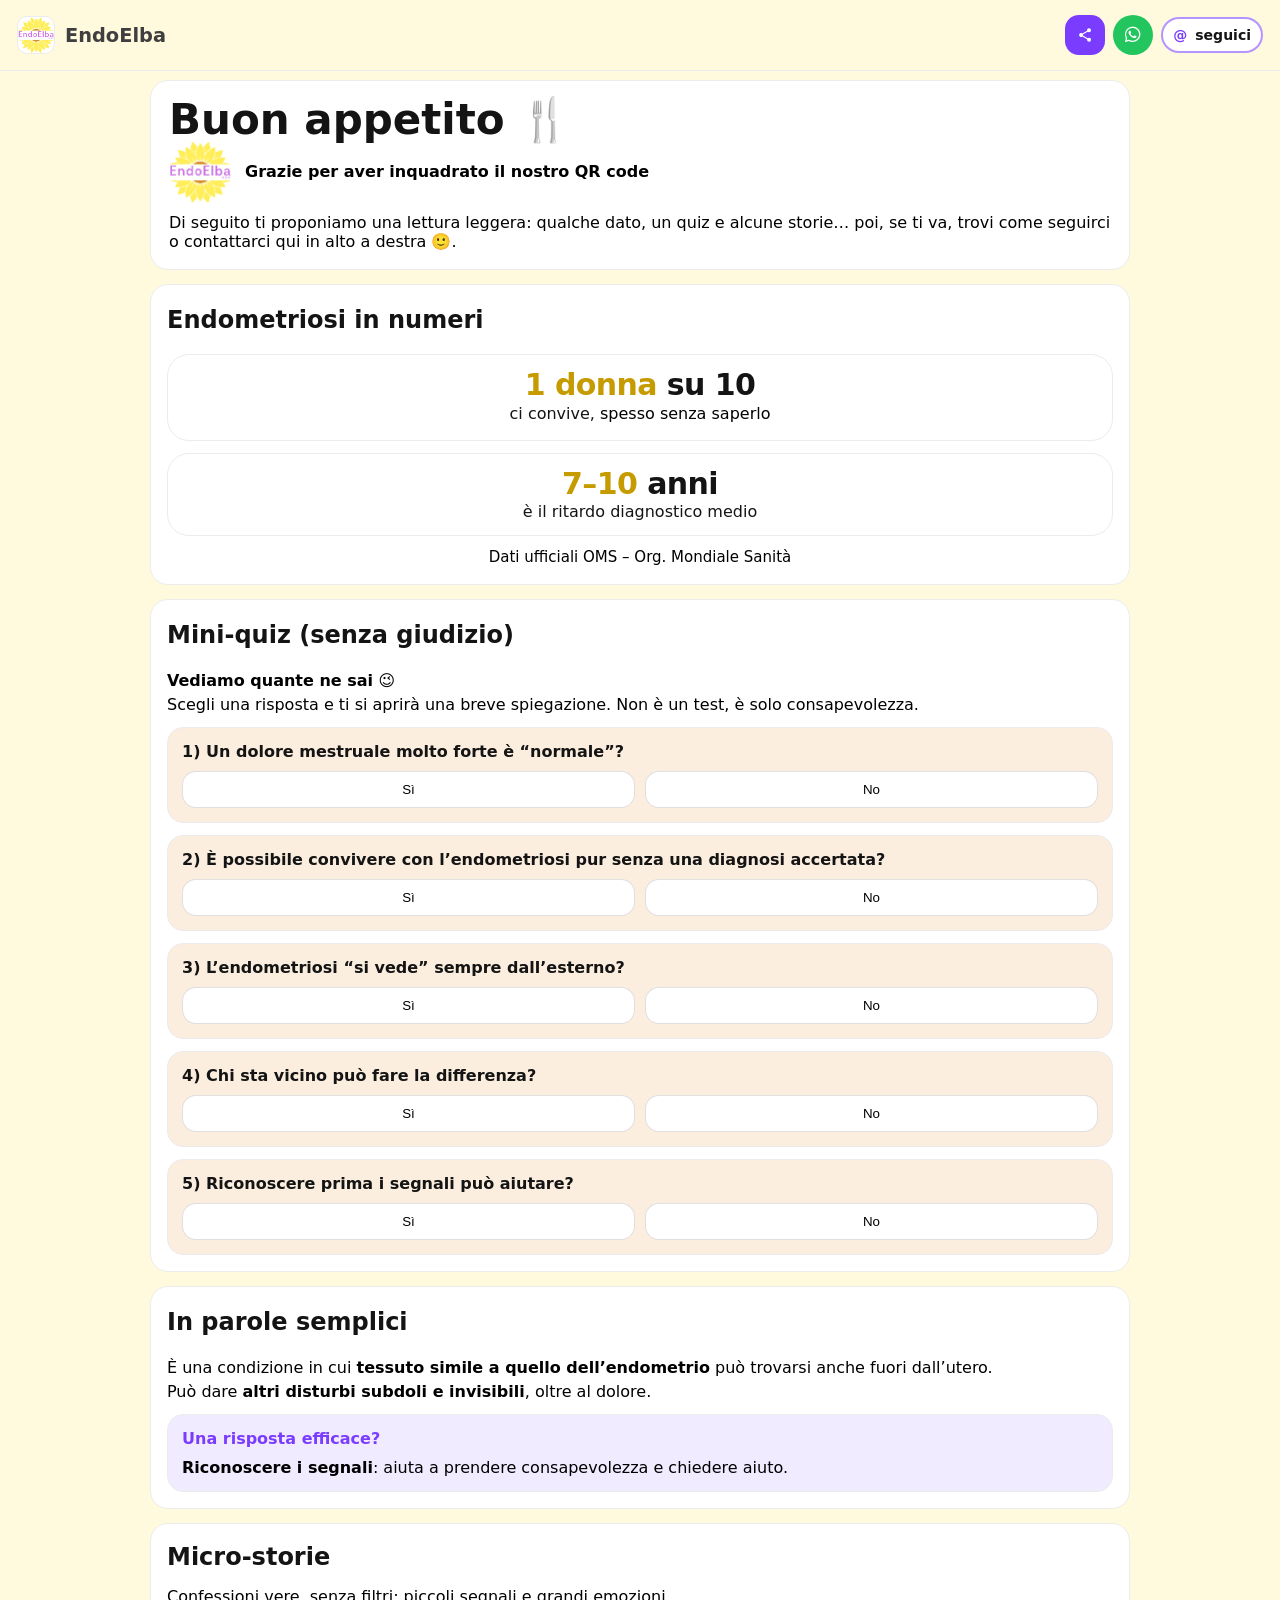
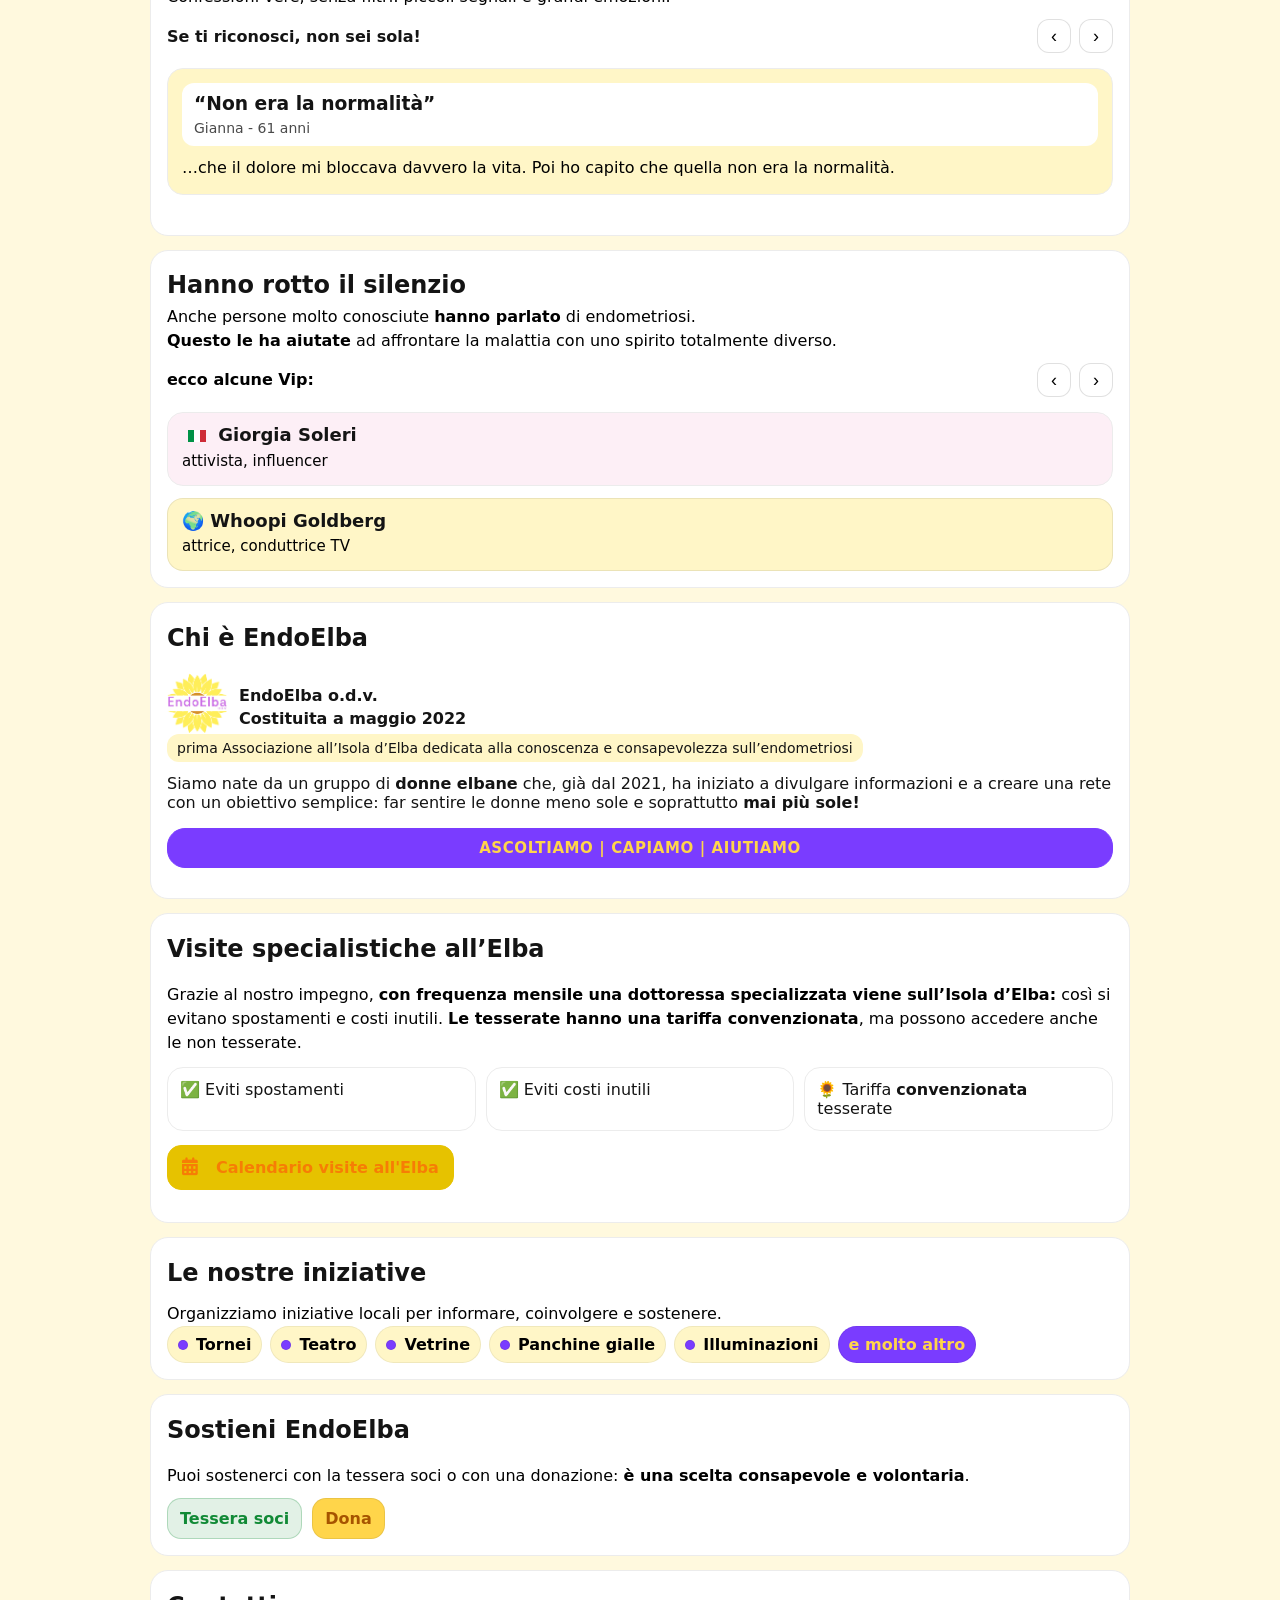
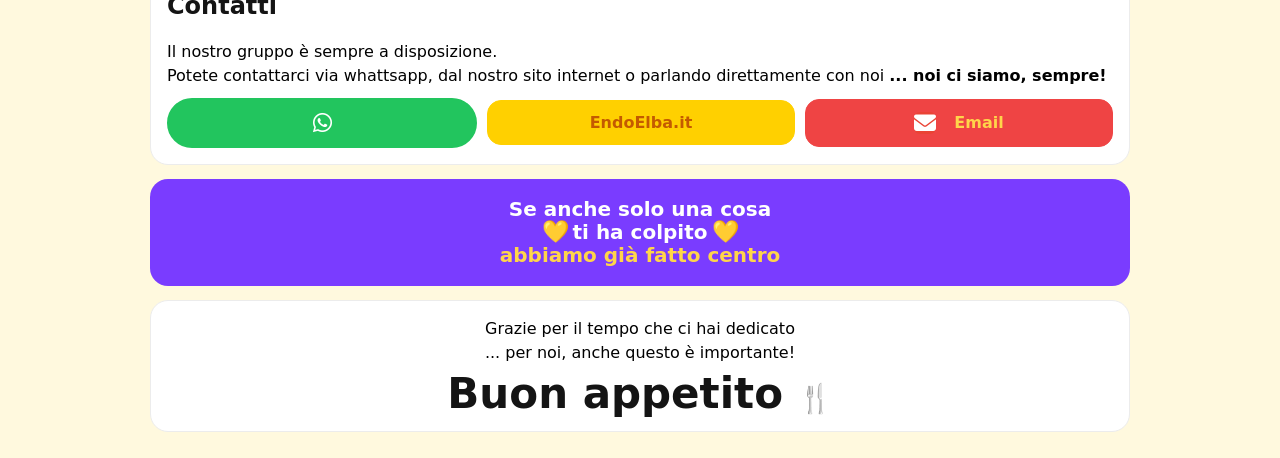
==== commit 98e5f4f4: "Update index.html" ====
--- a/index.html
+++ b/index.html
@@ -756,9 +756,86 @@
 a.btn.calendarBtn i{color:var(--yellow) !important;}
 a.pulseBtn.calendarBtn{animation:pulseYellow 1.25s infinite !important;}
 a.btn.calendarBtn:hover{filter:brightness(1.03);}
+
+/* --- v28 changes requested --- */
+:root{ --topbarH: 70px; --yellowVerySoft:#fff6c7; }
+
+.topbar-inner{ padding: 5px 5px !important; }
+.brand{ width:auto !important; flex:0 1 auto !important; }
+.actions{ margin-left:auto !important; flex:0 0 auto !important; gap:8px !important; }
+.iconBtn, .btn-wa-top, .topFollow{ padding:6px 8px !important; }
+.iconBtn svg{ width:16px !important; height:16px !important; }
+.btn-wa-top i{ font-size:18px !important; }
+.topFollow{ font-size:14px !important; }
+
+/* stack the two stat boxes */
+.statsRow, .factsRow, .numbersRow, .stats{ flex-direction:column !important; gap:10px !important; }
+
+/* giallino tenue everywhere for subbox-like panels */
+.subbox, .explain.show{ background:#fff6c7 !important; }
+
+/* lighten microstorie yellow background */
+.carouselWrap, .carouselBox, .carouselContainer{ background:#fffbe3 !important; }
+.carousel{ padding-top:15px !important; }
+
+/* microstorie name+age */
+.storyMeta{ font-size:14px !important; padding:0 !important; margin:0 !important; font-weight:400 !important; }
+
+/* title row with nav */
+.titleRow{ display:flex !important; align-items:center !important; justify-content:space-between !important; gap:10px !important; }
+.carouselNav{ margin-left:auto !important; display:flex !important; gap:8px !important; }
+.carBtn{ border:0; background:transparent; font-size:18px; padding:6px 8px; cursor:pointer; }
+
+/* famosi two columns -> stacked */
+.famosiGrid, .famosiRow, .vipRow, .silenzioRow{ flex-direction:column !important; gap:12px !important; }
+
+/* VIP name reduce */
+.vipName, .famousName{ font-size:0.9em !important; }
+
+/* endoelba motto padding */
+.endoelba .motto, .endoelba .claim{ padding:10px 5px !important; }
+
+/* calendar button */
+.calendarBtn, .btnCalendar, #calendarBtn, a.calendarBtn{
+  background:#c96a00 !important;
+  color:#ffd54a !important;
+  border:0 !important;
+  position:relative;
+}
+.calendarBtn i, .btnCalendar i, #calendarBtn i{ color:#ffd54a !important; }
+.calendarBtn::after, .btnCalendar::after, #calendarBtn::after{
+  content:"";
+  position:absolute; inset:-2px;
+  border-radius:inherit;
+  box-shadow:0 0 0 0 rgba(255,213,74,.55);
+  animation:calPulse 1.4s infinite;
+  pointer-events:none;
+}
+@keyframes calPulse{
+  0%{ box-shadow:0 0 0 0 rgba(255,213,74,.55); }
+  70%{ box-shadow:0 0 0 10px rgba(255,213,74,0); }
+  100%{ box-shadow:0 0 0 0 rgba(255,213,74,0); }
+}
+
+/* contacts whatsapp icon only */
+#contatti a[aria-label*="WhatsApp"]{ padding:10px 0 !important; }
+#contatti a[aria-label*="WhatsApp"] i{ font-size:22px !important; }
+
+/* finale purple 3 columns hearts inside */
+.finalGrid{
+  display:grid !important;
+  grid-template-columns:60px 1fr 60px;
+  align-items:center;
+  gap:10px;
+}
+.heartBtn{ font-size:35px !important; background:transparent; border:0; cursor:pointer; }
+.finalLineYellow{ color:#ffd54a !important; font-weight:800; }
+
+/* flag svg sizing */
+.flagIcon{ width:18px; height:12px; vertical-align:middle; margin-left:6px; }
+
 </style>
 <link href="https://cdnjs.cloudflare.com/ajax/libs/font-awesome/6.5.0/css/all.min.css" rel="stylesheet"/>
-
 <style>
 /* Contacts buttons equal width */
 .contacts .btns { display:flex; gap:10px; }
@@ -772,12 +849,10 @@
 /* Mini quiz question bg */
 .quiz .question { background:#fbeedf !important; }
 </style>
-
-
 <style>
 /* FIX v26 */
 .calendarBtn{
-  background:#c46a00 !important;
+  background:#c96a00 !important;
   color:#ffd84d !important;
 }
 .calendarBtn i{ color:#ffd84d !important; }
@@ -787,8 +862,229 @@
   100%{box-shadow:0 0 0 0 rgba(255,216,77,0)}
 }
 .calendarBtn{ animation:pulseYellow 2s infinite; }
+
+/* === PATCH v29 (richieste 26/01/2026) === */
+.quizCons{display:block; margin-top:6px;}
+
+
+/* NUMERI: 1 donna e 7–10 anni uno sotto l'altro */
+.statsGrid{grid-template-columns:1fr !important;}
+
+/* MICRO-STORIE: nav esterna (a destra del titolo) */
+.sectionTitleRow{display:flex; align-items:center; justify-content:space-between; gap:10px;}
+.sectionTitleRow h2{margin:0 !important;}
+.carouselNav{display:flex; gap:8px; align-items:center;}
+.carouselNavBtn{
+  width:34px; height:34px; border-radius:12px;
+  border:1px solid rgba(0,0,0,.12);
+  background:#fff; cursor:pointer;
+  display:inline-flex; align-items:center; justify-content:center;
+  font-size:18px; line-height:1;
+}
+.carouselNavBtn:active{transform:scale(.98);}
+
+/* MICRO-STORIE: sfondo carosello più leggero */
+#storie .carousel .subbox{background:#fff6c7 !important;}
+
+/* FAMOSI: Italiane sopra, Internazionali sotto (sempre) */
+#famosi .vipPair{grid-template-columns:1fr !important;}
+
+/* EndoElba logo: -15% */
+.endoelba-logo{width:75px !important; height:75px !important;}
+
+/* Motto: padding 10px 5px e una riga */
+.endoelba-motto{padding:10px 5px !important; white-space:nowrap !important;}
+
+/* Finale: cuori 35px */
+.finalePurple .heartBtn{ font-size:22px !important; animation:none !important; border:0; background:transparent; cursor:pointer; padding:0 4px; line-height:1; }
+
+/* === PATCH v30 (richieste successive) === */
+
+/* HERO: Buon appetito su riga autonoma */
+.buonApp{margin-top:10px;}
+.buonAppBadge{display:inline-block;}
+/* se era badge/pill: centrala */
+.hero .buonApp{text-align:center;}
+
+/* NUMERI: stat centrati + big 30px (1 donna su 10 / 7–10 anni) */
+.statsGrid .stat{ text-align:center !important; }
+#numeri .statsGrid .stat .big{ font-size:30px !important; font-weight:900 !important; line-height:1.05; }
+
+/* QUIZ: consapevolezza inline (non staccata) */
+.quizCons{display:inline !important; margin:0 !important;}
+
+/* FAMOSI: nav esterna come micro-storie */
+#famosi .sectionTitleRow{display:flex; align-items:center; justify-content:space-between; gap:10px;}
+#famosi .sectionTitleRow h2{margin:0 !important;}
+#famosi .carouselNav{display:flex; gap:8px; align-items:center;}
+#famosi .carouselNavBtn{
+  width:34px; height:34px; border-radius:12px;
+  border:1px solid rgba(0,0,0,.12);
+  background:#fff; cursor:pointer;
+  display:inline-flex; align-items:center; justify-content:center;
+  font-size:18px; line-height:1;
+}
+#famosi .carouselNavBtn:active{transform:scale(.98);}
+
+/* FAMOSI: aumenta leggibilità box */
+#famosi .subbox h3{font-size:18px !important;}
+#famosi .subbox .small{font-size:15px !important; line-height:1.45;}
+
+/* ENDOELBA: logo -20% e più spazio prima del testo */
+.endoelba-logo{width:60px !important; height:60px !important;}
+.endoelba-odv{margin-top:10px !important;}
+
+/* FINALE viola: box unico, senza pulsanti laterali */
+.finalGrid{grid-template-columns:1fr !important;}
+.finalGrid .heartBtn{display:none !important;}
+
+/* === PATCH v32 (ultime rifiniture) === */
+
+/* Titoli: meno spazio sopra in tutti i box */
+.card h2, .card h3{
+  margin-block-start:0.20em !important;
+}
+
+/* Quiz intro: un po' di aria sotto */
+#quiz .quizIntro{margin-bottom:10px !important;}
+
+/* EndoElba motto font più piccolo */
+.endoelba-motto{font-size:15px !important;}
+
+/* Pulsante calendario: background specifico */
+a.pulseBtn.btn.calendarBtn{background:#f67d05 !important;}
+
+/* Finale: cuori dimensione corretta */
+.finalePurple .heartBtn{ font-size:22px !important; animation:none !important; border:0; background:transparent; cursor:pointer; padding:0 4px; line-height:1; }
+
+/* === PATCH v33 (ultime richieste) === */
+
+/* Numeri: riga OMS centrata */
+#numeri .omsCenter{ text-align:center !important; width:100%; }
+
+/* EndoElba: poco più spazio prima di "Prima Associazione..." */
+.endoelba-odv{ margin-top:14px !important; }
+
+/* Visite calendario: forza colore richiesto e leggibilità (testo bianco) */
+a.pulseBtn.btn.calendarBtn, a.btn.calendarBtn, .pulseBtn.btn.calendarBtn, .calendarBtn{
+  background:#f67d05 !important;
+  border-color:#f67d05 !important;
+  color:#ffffff !important;
+}
+a.pulseBtn.btn.calendarBtn i, a.btn.calendarBtn i, .calendarBtn i{ color:#ffffff !important; }
+
+/* Finale: cuore solo 22px */
+.finalePurple .heartBtn{ font-size:22px !important; animation:none !important; border:0; background:transparent; cursor:pointer; padding:0 4px; line-height:1; }
+
+/* Iniziative: tag cliccabili come link */
+#iniziative .tag{ text-decoration:none !important; }
+#iniziative .tag:active{ transform:scale(.99); }
+
+/* === PATCH v35 (ultimissime) === */
+
+/* EndoElba: testi (o.d.v / Costituita) centrati verticalmente rispetto al logo */
+.endoelba-head, .endoHead, .endoHeadWrap{
+  align-items:center !important;
+}
+.endoelba-head-text, .endoHeadText{
+  display:flex !important;
+  flex-direction:column !important;
+  justify-content:center !important;
+}
+
+/* EndoElba motto: pulsazione gialla */
+@keyframes pulseYellowMotto{
+  0%{ box-shadow:0 0 0 0 rgba(255,213,74,.55); }
+  70%{ box-shadow:0 0 0 12px rgba(255,213,74,0); }
+  100%{ box-shadow:0 0 0 0 rgba(255,213,74,0); }
+}
+.endoelba-motto{
+  animation:pulseYellowMotto 1.7s infinite !important;
+}
+
+/* Calendario visite: testo arancione richiesto */
+a.pulseBtn.btn.calendarBtn, a.btn.calendarBtn, .calendarBtn{
+  color:#f67d05 !important;
+}
+a.pulseBtn.btn.calendarBtn i, a.btn.calendarBtn i, .calendarBtn i{
+  color:#f67d05 !important;
+}
+
+/* Iniziative: testo nero (puntino resta viola) */
+#iniziative .tag{color:#000 !important;}
+#iniziative .tag .dot{background:var(--violet) !important;}
+
+/* Finale: cuori in "ti ha colpito" pulsano */
+.finalePurple .heartBtn{
+  font-size:22px !important;
+  animation:pulseHeart 1.2s infinite ease-in-out !important;
+}
+
+/* === PATCH v37 (override calendario testo) === */
+#visite a.pulseBtn.btn.calendarBtn,
+#visite a.btn.calendarBtn,
+#visite a.calendarBtn{
+  color:#f67d05 !important;
+}
+#visite a.pulseBtn.btn.calendarBtn i,
+#visite a.btn.calendarBtn i,
+#visite a.calendarBtn i{
+  color:#f67d05 !important;
+}
+#visite a.pulseBtn.btn.calendarBtn *,
+#visite a.btn.calendarBtn *,
+#visite a.calendarBtn *{
+  color:#f67d05 !important;
+}
+
+/* Iniziative: 'e molto altro' resta giallo */
+#iniziative .tag.violetTag{ color:var(--yellow) !important; }
+
+/* Iniziative: 'e molto altro' resta giallo */
+#iniziative .tag.violetTag{ color:var(--yellow) !important; }
+#iniziative a.tag{ text-decoration:none !important; }
+#iniziative .tag{ color:#000 !important; } /* solo le altre */
+
+/* === PATCH v41 (operativo richieste) === */
+/* Calendario visite: arancione + testo bianco */
+a.pulseBtn.btn.calendarBtn, a.btn.calendarBtn, .calendarBtn{
+  background:#f67d05 !important;
+  border-color:#f67d05 !important;
+  color:#ffffff !important;
+}
+a.pulseBtn.btn.calendarBtn i, a.btn.calendarBtn i, .calendarBtn i{
+  color:#ffffff !important;
+}
+
+/* 'e molto altro' pulsa di giallo */
+@keyframes pulseYellowTag{
+  0%{ box-shadow:0 0 0 0 rgba(255,213,74,.55); }
+  70%{ box-shadow:0 0 0 10px rgba(255,213,74,0); }
+  100%{ box-shadow:0 0 0 0 rgba(255,213,74,0); }
+}
+#iniziative .tag.violetTag{
+  animation:pulseYellowTag 1.6s infinite !important;
+}
+
+/* === PATCH v43 calendario definitivo === */
+a.pulseBtn.btn.calendarBtn, a.btn.calendarBtn, .calendarBtn{
+  background:#f67d05 !important;
+  border-color:#f67d05 !important;
+  color:#ffffff !important;
+}
+a.pulseBtn.btn.calendarBtn i, a.btn.calendarBtn i, .calendarBtn i{ color:#ffffff !important; }
+a.pulseBtn.btn.calendarBtn *, a.btn.calendarBtn *, .calendarBtn *{ color:#ffffff !important; }
+
+/* === PATCH v44 calendario definitivo === */
+a.pulseBtn.btn.calendarBtn, a.btn.calendarBtn, .calendarBtn{
+  background:#f67d05 !important;
+  border-color:#f67d05 !important;
+  color:#ffffff !important;
+}
+a.pulseBtn.btn.calendarBtn i, a.btn.calendarBtn i, .calendarBtn i{ color:#ffffff !important; }
+a.pulseBtn.btn.calendarBtn *, a.btn.calendarBtn *, .calendarBtn *{ color:#ffffff !important; }
+
 </style>
-
 </head>
 <body>
 <header class="topbar">
@@ -800,7 +1096,7 @@
 </div>
 </div>
 <div class="actions">
-<button aria-label="Condividi" class="iconBtn shareTop" id="shareBtnTop" type="button">
+<button aria-label="Condividi" class="iconBtn shareTop" id="shareBtnTop" type="button" data-track="share_open">
 <svg aria-hidden="true" height="18" viewbox="0 0 24 24" width="18"><path d="M18 16.08c-.76 0-1.44.3-1.96.77L8.91 12.7a3.27 3.27 0 0 0 0-1.39l7-4.11A2.99 2.99 0 0 0 18 7.91a3 3 0 1 0-3-3c0 .23.03.45.08.66l-7 4.11A3 3 0 1 0 6 15a2.99 2.99 0 0 0 2.05-.81l7.12 4.18c-.05.2-.07.41-.07.63a3 3 0 1 0 3-2.92z"></path></svg>
 </button>
 <a aria-label="WhatsApp EndoElba" class="btn-wa-top" href="https://wa.me/393534650921" rel="noopener" target="_blank">
@@ -813,11 +1109,15 @@
 </div>
 </header>
 <main class="wrap">
-<section class="hero"><div class="heroHead"><img alt="EndoElba" class="heroLogo" src="[data-uri]"/><div class="heroTxt"><h1 class="heroTitle">Buon appetito 🍴</h1><p class="lead"><strong>Grazie per aver inquadrato il nostro QR code</strong></p></div></div><p class="lead2">Di seguito ti proponiamo una lettura leggera: qualche dato, un quiz e alcune storie… poi, se ti va, trovi come seguirci o contattarci qui in alto a destra 🙂.</p></section>
-<section class="card" id="numeri"><h2>Endometriosi in numeri</h2><div class="grid statsGrid"><div class="stat"><div class="big"><span class="y">1 donna</span> su <span class="v">10</span></div><div style=" margin-top:2px;">ci convive, <span class="muted">spesso senza saperlo</span></div></div><div class="stat"><div class="big"><span class="y">7–10</span> <span class="v">anni</span></div><div style=" margin-top:2px;">ritardo diagnostico medio</div></div></div><p class="muted small" style="margin-top:10px">Dati ufficiali dell’OMS – Organizzazione Mondiale Sanità</p></section>
+<section class="hero"><div class="heroBuon"><h1 class="heroTitle">Buon appetito 🍴</h1></div>
+<div class="heroHead">
+<img alt="EndoElba" class="heroLogo" src="[data-uri]"/><div class="heroTxt"><p class="lead"><strong>Grazie per aver inquadrato il nostro QR code</strong></p>
+</div><div class="buonApp"></div>
+</div><p class="lead2">Di seguito ti proponiamo una lettura leggera: qualche dato, un quiz e alcune storie… poi, se ti va, trovi come seguirci o contattarci qui in alto a destra 🙂.</p></section>
+<section class="card" id="numeri"><h2>Endometriosi in numeri</h2><div class="grid statsGrid"><div class="stat"><div class="big"><span class="y">1 donna</span> su <span class="v">10</span></div><div style=" margin-top:2px;">ci convive, <span class="muted">spesso senza saperlo</span></div></div><div class="stat"><div class="big"><span class="y">7–10</span> <span class="v">anni</span></div><div style=" margin-top:2px;">è il ritardo diagnostico medio</div></div></div><p class="muted small omsCenter" style="margin-top:10px">Dati ufficiali OMS – Org. Mondiale Sanità</p></section>
 <section class="card" id="quiz">
 <h2>Mini‑quiz (senza giudizio)</h2>
-<p class="muted"><span class="quizLead">Vediamo quante ne sai 😉</span><br/>Scegli una risposta: si apre una spiegazione breve. Non è un test, è solo consapevolezza.</p>
+<p class="muted quizIntro"><strong class="quizLead">Vediamo quante ne sai 😉</strong><br/>Scegli una risposta e ti si aprirà una breve spiegazione. Non è un test, è solo consapevolezza.</p>
 <div class="subbox" data-q="1">
 <p class="quizQ">1) Un dolore mestruale molto forte è “normale”?</p>
 <div class="optRow"><button class="opt wrong">Sì</button><button class="opt correct" data-correct="1">No</button></div><div class="explain" data-for="correct">No, il dolore non è normale: consulta uno specialista.</div>
@@ -846,14 +1146,26 @@
 </section>
 <section class="card" id="semplice">
 <h2>In parole semplici</h2>
-<p class="muted">È una condizione in cui <strong>tessuto simile a quello dell’endometrio</strong> può trovarsi anche fuori dall’utero.<br>Può dare <strong>altri disturbi subdoli e invisibili</strong>, oltre al dolore.</br></p>
+<p class="muted">È una condizione in cui <strong>tessuto simile a quello dell’endometrio</strong> può trovarsi anche fuori dall’utero.<br/>Può dare <strong>altri disturbi subdoli e invisibili</strong>, oltre al dolore.</p>
 <div class="subbox softViolet" style="margin-top:10px;">
 <p class="footerLine"><strong>Una risposta efficace?</strong></p>
-<p class="final">Riconoscere i segnali, prendere consapevolezza e chiedere aiuto.</p>
+<p class="final"><strong>Riconoscere i segnali</strong>: aiuta a prendere consapevolezza e chiedere aiuto.</p>
 </div>
 </section>
 <section class="card" id="storie">
-<h2>Micro‑storie</h2>
+<div class="sectionTitleRow">
+<h2>Micro‑storie</h2></div>
+<p class="muted" style="margin-top:8px;">Confessioni vere, senza filtri: piccoli segnali e grandi emozioni.</p>
+
+<div class="storieNavRow" style="display:flex; align-items:center; justify-content:space-between; gap:10px; margin-top:10px;">
+  <div style="margin:0; font-weight:900;"><strong>Se ti riconosci, non sei sola!</strong></div>
+  <div class="carouselNav" data-target="storie">
+    <button class="carouselNavBtn" type="button" aria-label="Micro-storie: precedente" data-dir="-1">‹</button>
+    <button class="carouselNavBtn" type="button" aria-label="Micro-storie: successivo" data-dir="1">›</button>
+  </div>
+</div>
+
+
 <div class="grid2">
 </div>
 <div class="carousel" data-carousel="storie"><div class="carouselTrack"><div class="carouselItem"><div class="subbox">
@@ -862,26 +1174,30 @@
 <div class="storyMeta">Gianna - 61 anni</div>
 </div>
 <p class="muted">…che il dolore mi bloccava davvero la vita. Poi ho capito che quella non era la normalità.</p>
-
 </div></div><div class="carouselItem"><div class="subbox">
 <div class="storyHead">
 <h3>“Parlarne mi ha sbloccata”</h3>
 <div class="storyMeta">Katia - 49 anni</div>
 </div>
 <p class="muted">Mi organizzavo attorno al dolore: mi chiudevo, mi isolavo. Parlarne mi ha dato la forza e il coraggio per affrontare il mio percorso.</p>
-
 </div></div><div class="carouselItem"><div class="subbox">
 <div class="storyHead">
 <h3>“Non riguarda solo me”</h3>
 <div class="storyMeta">Lucia - 18 anni</div>
 </div>
 <p class="muted">L’endometriosi interferisce nella mia vita: nel lavoro, nelle amicizie, nella mia intimità, nell’attività sportiva, nelle relazioni con gli altri. Quindi non riguarda solo me.</p>
-
 </div></div></div><button aria-label="Precedente" class="cNav cPrev" type="button">‹</button><button aria-label="Successivo" class="cNav cNext" type="button">›</button></div></section>
 <section class="card" id="famosi">
 <h2>Hanno rotto il silenzio</h2>
-<p class="muted">Anche persone molto conosciute hanno parlato di endometriosi. Questo le ha aiutate ad affrontare la malattia con uno spirito totalmente diverso. Questo le ha aiutate ad affrontare la malattia con uno spirito totalmente diverso.</p>
-<div class="carousel" data-carousel="vip"><div class="carouselTrack"><div class="carouselItem"><div class="vipPair"><div class="subbox ita"><h3><img class="flagIcon" src="flag-it.svg" alt="Italia"> Giorgia Soleri</h3><p class="muted small" style="margin:6px 0 0">attivista, influencer</p></div><div class="subbox intl"><h3>🌍 Whoopi Goldberg</h3><p class="muted small" style="margin:6px 0 0">attrice, conduttrice TV</p></div></div></div><div class="carouselItem"><div class="vipPair"><div class="subbox ita"><h3><img class="flagIcon" src="flag-it.svg" alt="Italia"> Nancy Brilli</h3><p class="muted small" style="margin:6px 0 0">attrice</p></div><div class="subbox intl"><h3>🌍 Bella Thorne</h3><p class="muted small" style="margin:6px 0 0">attrice, cantante</p></div></div></div><div class="carouselItem"><div class="vipPair"><div class="subbox ita"><h3><img class="flagIcon" src="flag-it.svg" alt="Italia"> Laura Torrisi</h3><p class="muted small" style="margin:6px 0 0">attrice, televisione</p></div><div class="subbox intl"><h3>🌍 Emma Bunton</h3><p class="muted small" style="margin:6px 0 0">cantante (Spice Girls)</p></div></div></div><div class="carouselItem"><div class="vipPair"><div class="subbox ita"><h3><img class="flagIcon" src="flag-it.svg" alt="Italia"> Rossella Brescia</h3><p class="muted small" style="margin:6px 0 0">ballerina, conduttrice TV</p></div><div class="subbox intl"><h3>🌍 Halsey</h3><p class="muted small" style="margin:6px 0 0">cantante</p></div></div></div><div class="carouselItem"><div class="vipPair"><div class="subbox ita"><h3><img class="flagIcon" src="flag-it.svg" alt="Italia"> Carlotta Ferlito</h3><p class="muted small" style="margin:6px 0 0">ex ginnasta, personaggio TV</p></div><div class="subbox intl"><h3>🌍 Lena Dunham</h3><p class="muted small" style="margin:6px 0 0">attrice, regista</p></div></div></div><div class="carouselItem"><div class="vipPair"><div class="subbox ita"><h3><img class="flagIcon" src="flag-it.svg" alt="Italia"> Michela Murgia</h3><p class="muted small" style="margin:6px 0 0">scrittrice</p></div><div class="subbox intl"><h3>🌍 Padma Lakshmi</h3><p class="muted small" style="margin:6px 0 0">conduttrice, autrice</p></div></div></div></div><button aria-label="Precedente" class="cNav cPrev" type="button">‹</button><button aria-label="Successivo" class="cNav cNext" type="button">›</button></div>
+<p class="muted">Anche persone molto conosciute <strong>hanno parlato</strong> di endometriosi. <br><strong>Questo le ha aiutate</strong> ad affrontare la malattia con uno spirito totalmente diverso.</p>
+<div class="vipNavRow" style="display:flex; align-items:center; justify-content:space-between; gap:10px; margin-top:10px;">
+<div class="muted" style="margin:0; font-weight:700;">ecco alcune Vip:</div>
+<div class="carouselNav" data-target="vip">
+<button aria-label="VIP: precedente" class="carouselNavBtn" data-dir="-1" type="button">‹</button>
+<button aria-label="VIP: successivo" class="carouselNavBtn" data-dir="1" type="button">›</button>
+</div>
+</div>
+<div class="carousel" data-carousel="vip"><div class="carouselTrack"><div class="carouselItem"><div class="vipPair"><div class="subbox ita"><h3><img alt="Italia" class="flagIcon" src="flag-it.svg"/> Giorgia Soleri</h3><p class="muted small" style="margin:6px 0 0">attivista, influencer</p></div><div class="subbox intl"><h3>🌍 Whoopi Goldberg</h3><p class="muted small" style="margin:6px 0 0">attrice, conduttrice TV</p></div></div></div><div class="carouselItem"><div class="vipPair"><div class="subbox ita"><h3><img alt="Italia" class="flagIcon" src="flag-it.svg"/> Nancy Brilli</h3><p class="muted small" style="margin:6px 0 0">attrice</p></div><div class="subbox intl"><h3>🌍 Bella Thorne</h3><p class="muted small" style="margin:6px 0 0">attrice, cantante</p></div></div></div><div class="carouselItem"><div class="vipPair"><div class="subbox ita"><h3><img alt="Italia" class="flagIcon" src="flag-it.svg"/> Laura Torrisi</h3><p class="muted small" style="margin:6px 0 0">attrice, televisione</p></div><div class="subbox intl"><h3>🌍 Emma Bunton</h3><p class="muted small" style="margin:6px 0 0">cantante (Spice Girls)</p></div></div></div><div class="carouselItem"><div class="vipPair"><div class="subbox ita"><h3><img alt="Italia" class="flagIcon" src="flag-it.svg"/> Rossella Brescia</h3><p class="muted small" style="margin:6px 0 0">ballerina, conduttrice TV</p></div><div class="subbox intl"><h3>🌍 Halsey</h3><p class="muted small" style="margin:6px 0 0">cantante</p></div></div></div><div class="carouselItem"><div class="vipPair"><div class="subbox ita"><h3><img alt="Italia" class="flagIcon" src="flag-it.svg"/> Carlotta Ferlito</h3><p class="muted small" style="margin:6px 0 0">ex ginnasta, personaggio TV</p></div><div class="subbox intl"><h3>🌍 Lena Dunham</h3><p class="muted small" style="margin:6px 0 0">attrice, regista</p></div></div></div><div class="carouselItem"><div class="vipPair"><div class="subbox ita"><h3><img alt="Italia" class="flagIcon" src="flag-it.svg"/> Michela Murgia</h3><p class="muted small" style="margin:6px 0 0">scrittrice</p></div><div class="subbox intl"><h3>🌍 Padma Lakshmi</h3><p class="muted small" style="margin:6px 0 0">conduttrice, autrice</p></div></div></div></div><button aria-label="Precedente" class="cNav cPrev" type="button">‹</button><button aria-label="Successivo" class="cNav cNext" type="button">›</button></div>
 </section>
 <section class="card" id="endoelba">
 <h2>Chi è EndoElba</h2>
@@ -890,9 +1206,8 @@
 <div class="endoelba-head-text">
 <div class="endoelba-odv"><strong>EndoElba o.d.v.</strong></div>
 <div class="endoelba-founded"><strong>Costituita a maggio 2022</strong></div>
-<div class="endoelba-tag">prima Associazione all’Isola d’Elba dedicata alla conoscenza e consapevolezza sull’endometriosi</div>
-</div>
-</div>
+</div>
+</div><div class="endoelba-tag">prima Associazione all’Isola d’Elba dedicata alla conoscenza e consapevolezza sull’endometriosi</div>
 <p class="endoelba-story">
   Siamo nate da un gruppo di <strong>donne elbane</strong> che, già dal 2021, ha iniziato a divulgare informazioni e a creare una rete con un obiettivo semplice: far sentire le donne meno sole e soprattutto <strong>mai più sole!</strong>
 </p>
@@ -901,17 +1216,16 @@
 <section class="card" id="visite">
 <h2>Visite specialistiche all’Elba</h2>
 <p class="muted">Grazie al nostro impegno, <strong>con frequenza mensile una dottoressa specializzata viene sull’Isola d’Elba:</strong> così si evitano spostamenti e costi inutili. <strong>Le tesserate hanno una tariffa convenzionata</strong>, ma possono accedere anche le non tesserate.</p><div class="benefits"><div class="benefit">✅ Eviti spostamenti</div><div class="benefit">✅ Eviti costi inutili</div><div class="benefit">🌻 Tariffa <strong>convenzionata</strong> <span style="font-weight:400">tesserate</span></div></div>
-<p style="margin-top:14px;"><a class="pulseBtn btn calendarBtn" href="https://endoelba.it/calendario-visite-mediche/" rel="noopener" target="_blank"><i aria-hidden="true" class="fa-solid fa-calendar-days"></i>Calendario visite all'Elba</a></p></section>
+<p style="margin-top:14px;"><a class="pulseBtn btn calendarBtn" href="https://endoelba.it/calendario-visite-mediche/" rel="noopener" target="_blank"  data-track="calendario_visite"><i aria-hidden="true" class="fa-solid fa-calendar-days" style="color:#f67d05 !important;"></i>Calendario visite all'Elba</a></p></section>
 <section class="card" id="iniziative">
 <h2>Le nostre iniziative</h2>
 <p class="muted" style="margin-top:-4px">Organizziamo iniziative locali per informare, coinvolgere e sostenere.</p>
-<div aria-label="Le nostre iniziative" class="tagList">
-<span class="tag"><span class="dot"></span>Tornei</span>
-<span class="tag"><span class="dot"></span>Teatro</span>
-<span class="tag"><span class="dot"></span>Panchine gialle</span>
-<span class="tag"><span class="dot"></span>Illuminazioni</span>
-<span class="tag"><span class="dot"></span>Vetrine</span>
-<span class="tag violetTag">e molto altro</span>
+<div aria-label="Le nostre iniziative" class="tagList"><a class="tag" href="https://endoelba.it/eventi/" rel="noopener" target="_blank" data-track="iniziative_click"><span class="dot"></span>Tornei</a>
+<a class="tag" href="https://endoelba.it/eventi/" rel="noopener" target="_blank" data-track="iniziative_click"><span class="dot"></span>Teatro</a>
+<a class="tag" href="https://endoelba.it/eventi/" rel="noopener" target="_blank" data-track="iniziative_click"><span class="dot"></span>Vetrine</a>
+<a class="tag" href="https://endoelba.it/eventi/" rel="noopener" target="_blank" data-track="iniziative_click"><span class="dot"></span>Panchine gialle</a>
+<a class="tag" href="https://endoelba.it/eventi/" rel="noopener" target="_blank" data-track="iniziative_click"><span class="dot"></span>Illuminazioni</a>
+<a class="tag violetTag" href="https://endoelba.it/eventi/" rel="noopener" target="_blank" data-track="iniziative_click">e molto altro</a>
 </div>
 </section>
 <section class="card" id="sostieni">
@@ -919,15 +1233,17 @@
 <p class="muted">Puoi sostenerci con la tessera soci o con una donazione: <strong>è una scelta consapevole e volontaria</strong>.</p>
 <div class="btnRow">
 <a class="btn greenSoft" href="https://endoelba.it/tessera-soci" rel="noopener" target="_blank">Tessera soci</a>
-<a class="btn yellowDona" href="https://endoelba.it/tessera-soci" rel="noopener" target="_blank">Dona</a>
+<a class="btn yellowDona" href="https://endoelba.it/tessera-soci" rel="noopener" target="_blank" data-track="dona">Dona</a>
 </div>
 </section>
-<section class="card" id="contatti"><h2>Contatti</h2><p class="muted">Il nostro gruppo è sempre a disposizione.<br/>Potete contattarci via whattsapp, dal nostro sito internet o parlando direttamente con noi <strong>... noi ci siamo, sempre!</strong></p><div class="btnRow"><a aria-label="WhatsApp EndoElba" class="btn btn-wa" href="https://wa.me/393534650921" rel="noopener" target="_blank"><i aria-hidden="true" class="fab fa-whatsapp"></i><span>WhatsApp</span></a><a class="btn btn-site" href="https://endoelba.it/" rel="noopener" target="_blank">EndoElba.it</a><a aria-label="Email EndoElba" class="btn btn-email" href="mailto:endoelba@gmail.com"><span class="gmailIcon"><i aria-hidden="true" class="fa-solid fa-envelope"></i></span><span>Email</span></a></div></section>
+<section class="card" id="contatti"><h2>Contatti</h2><p class="muted">Il nostro gruppo è sempre a disposizione.<br/>Potete contattarci via whattsapp, dal nostro sito internet o parlando direttamente con noi <strong>... noi ci siamo, sempre!</strong></p><div class="btnRow"><a aria-label="WhatsApp EndoElba" class="btn btn-wa" href="https://wa.me/393534650921" rel="noopener" target="_blank"><i aria-hidden="true" class="fab fa-whatsapp"></i></a><a class="btn btn-site" href="https://endoelba.it/" rel="noopener" target="_blank">EndoElba.it</a><a aria-label="Email EndoElba" class="btn btn-email" href="mailto:endoelba@gmail.com"><span class="gmailIcon"><i aria-hidden="true" class="fa-solid fa-envelope"></i></span><span>Email</span></a></div></section>
 <section class="card finalePurple" style="margin-top:14px">
-<div class="finaleRow">
-<button aria-label="Cuore" class="heartBtn heart" type="button">💛</button>
-<div class="finaleText"><span>Se anche solo una cosa</span><span>ti ha colpito</span><span class="yellowLine">abbiamo già fatto centro</span></div>
-<button aria-label="Cuore" class="heartBtn heart" type="button">💛</button>
+<div class="finaleText">
+<span>Se anche solo una cosa</span>
+<span><button aria-label="Cuore" class="heartBtn heart" type="button">💛</button>ti ha colpito<button aria-label="Cuore" class="heartBtn heart" type="button">💛</button></span>
+<span class="yellowLine">
+    abbiamo già fatto centro
+  </span>
 </div>
 </section>
 <section class="card finaleThanks" style="margin-top:14px">
@@ -945,13 +1261,13 @@
 </div>
 <p class="muted small" style="margin:10px 0 12px">Scegli dove vuoi condividere questa pagina.</p>
 <div class="btnRow">
-<a class="btn share shareIcon" href="#" id="shareWhatsApp" rel="noopener" target="_blank">
+<a class="btn share shareIcon" href="#" id="shareWhatsApp" rel="noopener" target="_blank" data-track="share_whatsapp">
 <i aria-hidden="true" class="fab fa-whatsapp"></i>
 </a>
-<a class="btn share shareIcon" href="#" id="shareFacebook" rel="noopener" target="_blank">
+<a class="btn share shareIcon" href="#" id="shareFacebook" rel="noopener" target="_blank" data-track="share_facebook">
 <i aria-hidden="true" class="fab fa-facebook-f"></i>
 </a>
-<a class="btn share shareIcon" href="#" id="shareEmail" aria-label="Email">
+<a aria-label="Email" class="btn share shareIcon" href="#" id="shareEmail" data-track="share_email">
 <i aria-hidden="true" class="fa-solid fa-envelope"></i>
 </a>
 <button aria-label="Copia link" class="btn share shareIcon" id="shareCopy" type="button"><i aria-hidden="true" class="fa-solid fa-link"></i></button>
@@ -960,132 +1276,188 @@
 <p class="muted small" id="shareNote" style="margin:10px 0 0; display:none"></p>
 </div>
 </div>
+
+
 <script>
+/* === CLEAN JS v39 (operativo) === */
 (function(){
-  // Quiz behavior
-  function resetWithin(box){
-    box.querySelectorAll('.opt').forEach(b=>b.classList.remove('selected','pop'));
-    box.querySelectorAll('.explain').forEach(e=>e.classList.remove('show'));
+  "use strict";
+
+  // ---------- GENERIC TRACKING ----------
+  function getCampaign(){
+    const p = new URLSearchParams(window.location.search);
+    return p.get("src") || "direct";
   }
-  document.querySelectorAll('#quiz .subbox').forEach(box=>{
-    box.querySelectorAll('.opt').forEach(btn=>{
-      btn.addEventListener('click', ()=>{
-        resetWithin(box);
-        const isCorrect = btn.classList.contains('correct');
-        btn.classList.add('selected','pop');
-        btn.classList.toggle('wrong', !isCorrect);
+  function fireTrack(name, props){
+    props = props || {};
+    props.src = props.src || getCampaign();
+    props.page = props.page || (location.pathname || "/");
+    // Umami
+    if(window.umami && typeof window.umami.track === "function"){
+      try{ window.umami.track(name, props); }catch(_){}
+    }
+    // Plausible
+    if(typeof window.plausible === "function"){
+      try{ window.plausible(name, {props}); }catch(_){}
+    }
+    // GA4 (se presente)
+    if(typeof window.gtag === "function"){
+      try{ window.gtag("event", name, props); }catch(_){}
+    }
+  }
+  document.addEventListener("click", (e)=>{
+    const el = e.target.closest("[data-track]");
+    if(!el) return;
+    const name = el.getAttribute("data-track");
+    const label = (el.getAttribute("aria-label") || el.textContent || "").trim().slice(0,80);
+    fireTrack(name, {label});
+  }, true);
+
+
+
+  // ---------- SHARE ----------
+  const shareSheet = document.getElementById("shareSheet");
+  const shareBtnTop = document.getElementById("shareBtnTop");
+  const shareBtn2 = document.getElementById("shareBtn2");
+  const shareClose = document.getElementById("shareClose");
+
+  const shareText = "1 donna su 10… mai più sole - EndoElba";
+
+  function setupShareLinks(){
+    let url = window.location.href;
+  // Se la pagina è aperta in locale (file://), usa URL pubblico.
+  if(url.startsWith("file:")) url = "https://elbaexpert.github.io/endoelba/";
+    const wa = document.getElementById("shareWhatsApp");
+    const fb = document.getElementById("shareFacebook");
+    const mail = document.getElementById("shareEmail");
+
+    if(wa) wa.href = "https://wa.me/?text=" + encodeURIComponent(shareText + " " + url);
+    if(fb) fb.href = "https://www.facebook.com/sharer/sharer.php?u=" + encodeURIComponent(url) + "&quote=" + encodeURIComponent(shareText);
+    if(mail) mail.href = "mailto:?subject=" + encodeURIComponent("EndoElba") + "&body=" + encodeURIComponent(shareText + "\n\n" + url);
+  }
+
+  function openSheet(){
+    if(!shareSheet) return;
+    setupShareLinks();
+    shareSheet.style.display = "block";
+  }
+  function closeSheet(){
+    if(!shareSheet) return;
+    shareSheet.style.display = "none";
+    const shareNote = document.getElementById("shareNote");
+    if(shareNote){ shareNote.style.display="none"; }
+  }
+
+  if(shareBtnTop) shareBtnTop.addEventListener("click", (e)=>{ e.preventDefault(); openSheet(); });
+  if(shareBtn2) shareBtn2.addEventListener("click", (e)=>{ e.preventDefault(); openSheet(); });
+  if(shareClose) shareClose.addEventListener("click", (e)=>{ e.preventDefault(); closeSheet(); });
+
+  if(shareSheet){
+    shareSheet.addEventListener("click", (e)=>{ if(e.target === shareSheet) closeSheet(); });
+  }
+
+  // Copy link
+  const shareCopy = document.getElementById("shareCopy");
+  if(shareCopy){
+    shareCopy.addEventListener("click", async (e)=>{
+      e.preventDefault();
+      const url = window.location.href;
+      const shareNote = document.getElementById("shareNote");
+      try{
+        await navigator.clipboard.writeText(url);
+        if(shareNote){ shareNote.style.display="block"; shareNote.textContent="Link copiato ✅"; }
+      }catch(_){
+        if(shareNote){ shareNote.style.display="block"; shareNote.textContent="Copia l’URL dalla barra del browser."; }
+      }
+    });
+  }
+
+  // Instagram: copia link + apri IG
+  const shareIG = document.getElementById("shareIG");
+  if(shareIG){
+    shareIG.addEventListener("click", async (e)=>{
+      e.preventDefault();
+      const url = window.location.href;
+      const shareNote = document.getElementById("shareNote");
+      try{ await navigator.clipboard.writeText(url); }catch(_){}
+      if(shareNote){ shareNote.style.display="block"; shareNote.textContent="Link copiato ✅ Instagram non permette la condivisione diretta di link dal browser: incollalo in una Storia/DM."; }
+      window.open("https://www.instagram.com/", "_blank", "noopener");
+    });
+  }
+
+  // Facebook: apri in nuova tab (evita errori)
+  const shareFacebook = document.getElementById("shareFacebook");
+  if(shareFacebook){
+    shareFacebook.addEventListener("click", (e)=>{
+      e.preventDefault();
+      setupShareLinks();
+      window.open(shareFacebook.href, "_blank", "noopener,noreferrer");
+    });
+  }
+
+  // ---------- QUIZ ----------
+  document.querySelectorAll("#quiz .subbox").forEach(box=>{
+    const opts = box.querySelectorAll("button.opt");
+    const explains = box.querySelectorAll(".explain");
+    opts.forEach(btn=>{
+      btn.addEventListener("click", ()=>{
+        // reset
+        opts.forEach(b=>b.classList.remove("selected","pop"));
+        explains.forEach(ex=>ex.classList.remove("show"));
+        // select
+        btn.classList.add("selected","pop");
+        const isCorrect = btn.classList.contains("correct");
         const exp = box.querySelector('.explain[data-for="'+(isCorrect?'correct':'wrong')+'"]');
-        if(exp) exp.classList.add('show');
+        if(exp) exp.classList.add("show");
       });
     });
   });
 
-  // Share
-  const shareSheet = document.getElementById('shareSheet');
-  const shareBtnTop = document.getElementById('shareBtnTop');
-  const shareBtn2 = document.getElementById('shareBtn2');
-const shareClose = document.getElementById('shareClose');
-  const shareNote = document.getElementById('shareNote');
-
-  // Quiz: forza ordine pulsanti (Sì a sinistra, No a destra) + classi
-  document.querySelectorAll('#quiz .opts').forEach(opts=>{
-    const buttons = Array.from(opts.querySelectorAll('button'));
-    buttons.forEach(b=>{
-      const t = b.textContent.trim().toLowerCase();
-      if(t.startsWith('s')) b.classList.add('yes');
-      if(t.startsWith('n')) b.classList.add('no');
+  // ---------- CAROUSEL ----------
+  function initCarousel(car){
+    const track = car.querySelector(".carouselTrack");
+    if(!track) return;
+    const items = Array.from(track.children);
+    let idx = 0;
+    const n = Math.max(items.length, 1);
+
+    function go(i){
+      idx = (i % n + n) % n;
+      track.style.transform = "translateX(" + (-idx*100) + "%)";
+    }
+    car.__go = go;
+    car.__idx = ()=>idx;
+
+    const prev = car.querySelector(".cPrev");
+    const next = car.querySelector(".cNext");
+    if(prev) prev.addEventListener("click", ()=>go(idx-1));
+    if(next) next.addEventListener("click", ()=>go(idx+1));
+
+    // swipe
+    let down=false, startX=0, dx=0;
+    car.addEventListener("pointerdown",(e)=>{down=true; startX=e.clientX; dx=0; try{car.setPointerCapture(e.pointerId);}catch(_){ }});
+    car.addEventListener("pointermove",(e)=>{ if(!down) return; dx=e.clientX-startX; });
+    car.addEventListener("pointerup",()=>{ if(!down) return; down=false; if(Math.abs(dx)>40) go(idx+(dx<0?1:-1)); });
+
+    go(0);
+  }
+
+  document.querySelectorAll(".carousel").forEach(initCarousel);
+
+  document.querySelectorAll(".carouselNav[data-target]").forEach(nav=>{
+    const target = nav.getAttribute("data-target");
+    const car = document.querySelector('.carousel[data-carousel="'+target+'"]');
+    if(!car) return;
+    nav.querySelectorAll("[data-dir]").forEach(btn=>{
+      btn.addEventListener("click", ()=>{
+        const dir = parseInt(btn.getAttribute("data-dir")||"0",10);
+        if(car.__go && car.__idx) car.__go(car.__idx()+dir);
+      });
     });
   });
 
-  function openSheet(){ if(shareSheet) shareSheet.style.display='block'; }
-  function closeSheet(){ if(shareSheet) shareSheet.style.display='none'; if(shareNote){shareNote.style.display='none';} }
-
-  if(shareBtnTop) shareBtnTop.addEventListener('click', openSheet);
-  if(shareBtn2) shareBtn2.addEventListener('click', openSheet);
-  if(shareClose) shareClose.addEventListener('click', closeSheet);
-  if(shareSheet) shareSheet.addEventListener('click', (e)=>{ if(e.target === shareSheet) closeSheet(); });
-
-  if(shareClose) shareClose.addEventListener('click', closeSheet);
-  if(shareSheet) shareSheet.addEventListener('click', (e)=>{ if(e.target===shareSheet) closeSheet(); });
-
-  async function doShare(){
-    const url = window.location.href;
-    const text = "EndoElba • 1 donna su 10 ci convive, spesso senza saperlo";
-    if (navigator.share) {
-      try { await navigator.share({ title:"EndoElba", text, url }); return; }
-      catch(e){}
-    }
-    // fallback links
-    const wa = document.getElementById('shareWhatsApp');
-    const fb = document.getElementById('shareFacebook');
-    const mail = document.getElementById('shareEmail');
-    if (wa) wa.href = "https://wa.me/?text=" + encodeURIComponent(text + " " + url);
-    if (fb) fb.href = "https://www.facebook.com/sharer/sharer.php?u=" + encodeURIComponent(url);
-    if (mail) mail.href = "mailto:?subject=" + encodeURIComponent("EndoElba") + "&body=" + encodeURIComponent(text + "\n\n" + url);
-    openSheet();
-  }
-  
-  const shareCopy = document.getElementById('shareCopy');
-  if(shareCopy) shareCopy.addEventListener('click', async ()=>{
-    const url = window.location.href;
-    try {
-      await navigator.clipboard.writeText(url);
-      if(shareNote){shareNote.style.display='block'; shareNote.textContent="Link copiato ✅";}
-    } catch(e) {
-      if(shareNote){shareNote.style.display='block'; shareNote.textContent="Copia l’URL dalla barra del browser.";}
-    }
-  });
-
-  const shareIG = document.getElementById('shareIG');
-  if(shareIG) shareIG.addEventListener('click', async ()=>{
-    const url = window.location.href;
-    try { await navigator.clipboard.writeText(url); } catch(e){}
-    if(shareNote){shareNote.style.display='block'; shareNote.textContent="Link copiato ✅ Ora puoi incollarlo su Instagram.";}
-    window.open("https://www.instagram.com/", "_blank", "noopener");
-  });
-})();
-
-
-(function(){
-  function initCarousel(car){
-    const track = car.querySelector('.carouselTrack');
-    const items = Array.from(track.children);
-    let idx = 0;
-    const n = items.length;
-    const prev = car.querySelector('.cPrev');
-    const next = car.querySelector('.cNext');
-
-    function go(i){
-      idx = (i % n + n) % n;
-      track.style.transform = 'translateX(' + (-idx*100) + '%)';
-    }
-    if(prev) prev.addEventListener('click', ()=>go(idx-1));
-    if(next) next.addEventListener('click', ()=>go(idx+1));
-    // autoplay (solo per Micro-storie e VIP)
-    const name = car.getAttribute('data-carousel') || '';
-    if(name === 'storie' || name === 'vip'){
-      let timer = setInterval(()=>go(idx+1), 4000);
-      const stop = ()=>{ if(timer){ clearInterval(timer); timer=null; } };
-      const start = ()=>{ if(!timer) timer=setInterval(()=>go(idx+1), 4000); };
-      car.addEventListener('pointerdown', stop);
-      car.addEventListener('pointerenter', stop);
-      car.addEventListener('pointerleave', start);
-    }
-
-
-    // swipe support
-    let startX=null, dx=0, down=false;
-    car.addEventListener('pointerdown', (e)=>{down=true; startX=e.clientX; dx=0; car.setPointerCapture(e.pointerId);});
-    car.addEventListener('pointermove', (e)=>{ if(!down) return; dx = e.clientX - startX; });
-    car.addEventListener('pointerup', ()=>{ 
-      if(!down) return; down=false;
-      if(Math.abs(dx) > 40) go(idx + (dx<0 ? 1 : -1));
-      startX=null; dx=0;
-    });
-    go(0);
-  }
-  document.querySelectorAll('.carousel').forEach(initCarousel);
 })();
 </script>
+
 </body>
 </html>
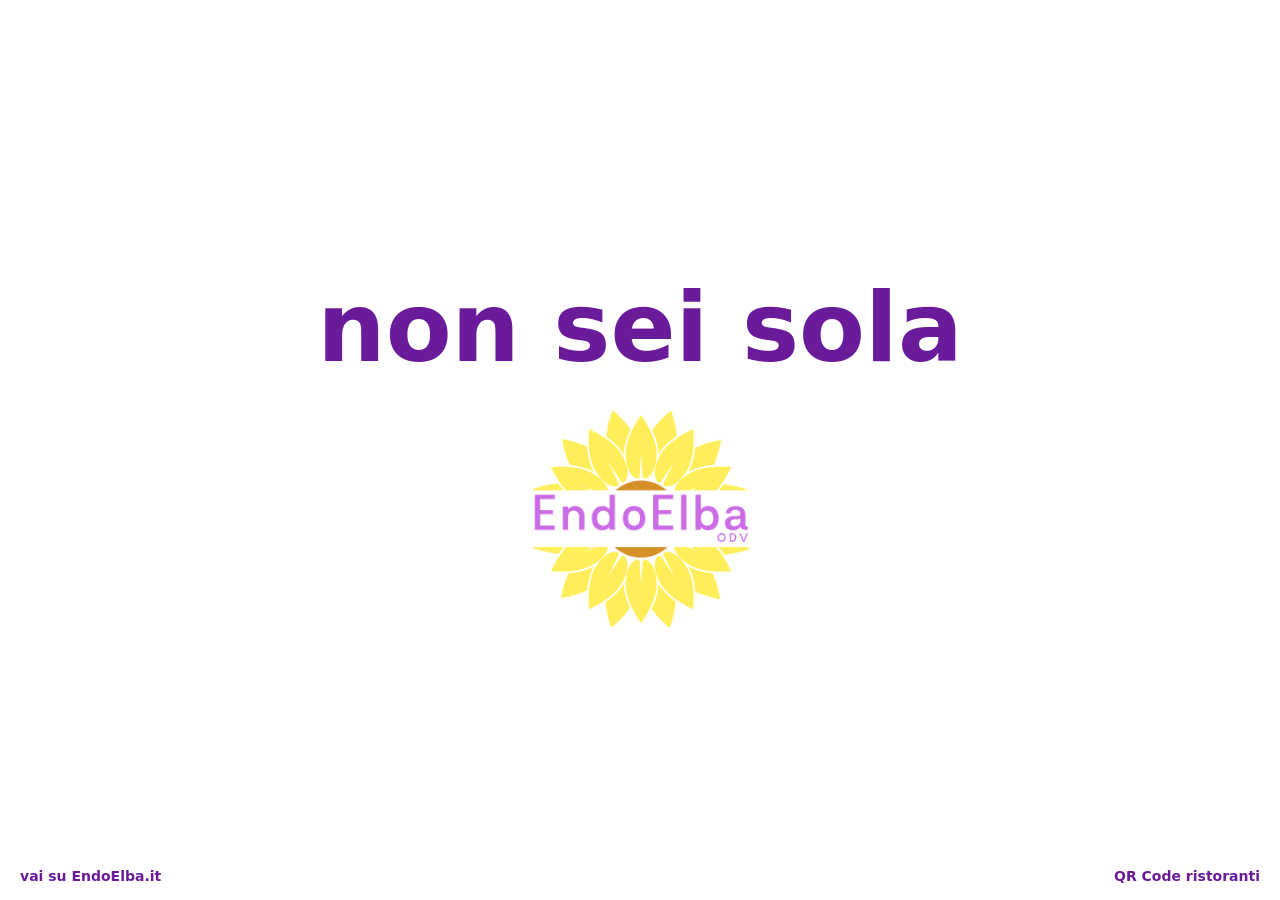
==== commit efbd1e99: "Update index.html cambiata home per portare in ristoranti" ====
--- a/index.html
+++ b/index.html
@@ -1,1463 +1,68 @@
 <!DOCTYPE html>
-
 <html lang="it">
 <head>
-<meta charset="utf-8"/>
-<meta content="width=device-width,initial-scale=1,viewport-fit=cover" name="viewport"/>
-<title>EndoElba – Tovagliette</title>
-<style>
-:root{
-  --topbarH:84px;
-  --page:#fff9de;
-  --card:#ffffff;
-  --sub:#fdeff6;
-  --ink:#141414;
-  --muted:#000000;
-  --line:#ececec;
-  --violet:#7a3cff;
-  --yellow:#ffd54a;
-  --yellowSoft:#ffe680;
-  --yellowVerySoft:#fff6c7;
-  --yellowBorder:#e6c200;
-  --good:#118a36;
-  --good2:#0f6f2c;
-  --bad:#c83c3c;
-  --r:18px;
-}
-html,body{padding-top:0 !important;}
-body{
-  margin:0; font-family: system-ui, -apple-system, Segoe UI, Roboto, Arial, sans-serif;
-  color:var(--ink); background:var(--page);
-}
-.page{min-height:100vh; background:var(--page);}
-
-@keyframes beat{0%,100%{transform:scale(1)}25%{transform:scale(1.12)}40%{transform:scale(1)}60%{transform:scale(1.18)}}
-.heart{display:inline-block; animation:beat 1.35s infinite; transform-origin:center;}
-.topbar{
-  left:0; right:0; width:100%;
-  position:fixed; top:0; z-index:60;
-  background:var(--page);
-  border-bottom:1px solid var(--line);
-  padding:10px 18px;
-
-  padding-top:calc(10px + env(safe-area-inset-top));
-}
-.topbar-inner{width:100%; max-width:none; margin:0; padding:10px 14px; box-sizing:border-box; display:flex; align-items:center; justify-content:flex-start; gap:10px;}
-.brand{display:flex; align-items:center; gap:8px; margin:0; justify-content:flex-start; text-align:left; flex:0 0 auto;}
-.brandTxt{display:flex; flex-direction:column; line-height:1.05; text-align:left;}
-.actions{margin-left:auto; display:flex; align-items:center; gap:6px; flex-wrap:nowrap; justify-content:flex-end; max-width:100%;}
-.iconBtn{padding:6px; width:36px; height:36px;}
-.btn-wa-top{width:40px; height:40px; border-radius:50%; display:flex; align-items:center; justify-content:center; background:#25d366; color:#fff; font-size:22px;}
-.topFollow{padding:8px 12px;}
-
-.brand{display:flex; align-items:center; gap:10px; margin:0;}
-.brand img{width:38px; height:38px; border-radius:10px; background:#fff; border:1px solid var(--line);}
-.brand .name{ font-size:18px; letter-spacing:.02em;}
-.brand .subname{font-weight:700; font-size: 1.21em; color:#3f3f3f; margin-top:2px;}
-.brandTxt{display:flex; flex-direction:column; line-height:1.05}
-
-.wrap{max-width:980px; margin:0 auto; padding:10px 14px 44px; padding-bottom:26px;}
-.hero{
-  background:var(--card);
-  border:1px solid var(--line);
-  border-radius:18px;
-  padding:18px;
-margin-top:0;}
-
-<h1{margin:0 0 8px; font-size:22px; line-height:1.15;}
-.lead{margin:0; color:var(--muted); line-height:1.45;}
-.badge{display:inline-block; background:#fff; border:1px solid var(--line); padding:6px 10px; border-radius:999px;  margin:10px 0 0;}
-.card{
-  background:var(--card);
-  border:1px solid var(--line);
-  border-radius:18px;
-  padding:16px;
-  margin-top:14px;
-}
-<h2{margin:0 0 10px; font-size:18px;}
-<h3{margin:14px 0 8px; font-size:15px;}
-<p{margin:0;}
-#storie h2{margin-bottom:5px;}
-#famosi h2{margin-bottom:5px;}
-#famosi p.muted{margin-top:3px;}
-
-#sostieni .btnRow{margin-top:10px;}
-#contatti .btnRow{margin-top:10px;}
-
-.card p + p{margin-top:10px;}
-.card h2 + p{margin-top:6px;}
-.card h3 + p{margin-top:6px;}
-
-.muted{color:var(--muted); line-height:1.5; margin:0;}
-.small{font-size:13px;}
-hr.sep{border:none; border-top:1px solid var(--line); margin:14px 0;}
-
-.btn{
-  border:1px solid var(--yellowBorder);
-  background:var(--yellow);
-  padding:10px 12px;
-  border-radius:14px;
-  text-decoration:none;
-  color:var(--ink);
-  display:inline-flex;
-  gap:8px;
-  align-items:center;
-  cursor:pointer;
-  
-}
-.btn.share{
-  border:1px solid var(--shareBorder) !important;
-  background:var(--shareBg) !important;
-}
-.btnRow{display:flex; gap:10px; flex-wrap:wrap; align-items:center;}
-.kpi{font-size:34px; font-weight:1000; letter-spacing:-.02em; margin:0;}
-.kpiLine{display:flex; flex-wrap:wrap; gap:10px; align-items:baseline}
-.kpiText{ font-size:16px}
-.pill{display:inline-block; background:#fff; border:1px solid var(--line); padding:8px 10px; border-radius:14px; margin:6px 6px 0 0;}
-.subbox{background:var(--yellowVerySoft); border:1px solid var(--line); border-radius:16px; padding:14px;}
-.grid2{display:grid; grid-template-columns:1fr; gap:12px}
-@media(min-width:720px){.grid2{grid-template-columns:1fr 1fr}}
-
-.quizQ{font-weight:700;  margin:0 0 10px;}
-.opt{display:block; width:100%; text-align:left; padding:12px 12px; border-radius:14px; border:1px solid var(--line); background:#fff; margin:8px 0; cursor:pointer; }
-.opt{background:#fff;}
-.opt.selected{border-color:rgba(20,20,20,.18);}
-.opt.selected.correct{background:#dcf7e4;}
-.opt.selected.wrong{background:#fdeff6;}
-
-.opt:active{transform:scale(.997)}
-.opt.correct.selected{border-color:rgba(31,138,59,.55); background:rgba(31,138,59,.10); box-shadow:0 0 0 3px rgba(31,138,59,.18);}
-.opt.wrong.selected{border-color:rgba(220,38,38,.40); background:rgba(220,38,38,.08);}
-.opt.correct.selected::after{content:" ✓"; font-size:18px;}
-.pop{animation:pop .35s ease-out}
-@keyframes pop{0%{transform:scale(1)}50%{transform:scale(1.03)}100%{transform:scale(1)}}
-
-.explain{display:none; margin:6px 0 0; padding:10px 12px; border-radius:14px; background:#fff; border:1px solid var(--line);}
-.explain.show{display:block; background:var(--yellowVerySoft);}
-.tagList{display:flex; flex-wrap:wrap; gap:8px}
-.tag{display:inline-flex; align-items:center; gap:8px; background:#fff; border:1px solid var(--line); padding:8px 10px; border-radius:999px; }
-.dot{width:8px; height:8px; border-radius:99px; background:var(--violet); border:1px solid rgba(0,0,0,.1)}
-#iniziative .tag{background:var(--yellowSoft); border:1px solid rgba(0,0,0,.06);} 
-#iniziative .dot{background:var(--violet); border:1px solid rgba(0,0,0,.08)}
-
-
-.footerLine{ font-size:16px; margin:0 0 8px}
-.final{margin:0; color:var(--muted)}
-
-/* Share sheet */
-#shareSheet{display:none; position:fixed; inset:0; background:rgba(0,0,0,.35); z-index:99}
-#shareSheet .sheet{position:absolute; left:50%; bottom:18px; transform:translateX(-50%); width:min(520px, calc(100% - 24px)); background:#fff; border:1px solid var(--line); border-radius:18px; padding:14px}
-
-
-.at{color:var(--violet); }
-
-/* Quiz layout */
-#quiz .opts{display:flex; gap:10px; margin-top:10px}
-#quiz .opt{flex:1; background:#fff; border:1px solid rgba(0,0,0,.12); border-radius:14px; padding:10px 12px;  cursor:pointer}
-#quiz .opt.yes{order:1}
-#quiz .opt.no{order:2}
-#quiz .opt.selected.correct{background:rgba(17,138,54,.12); border-color:rgba(17,138,54,.35)}
-#quiz .opt.selected.wrong{background:rgba(200,60,60,.12); border-color:rgba(200,60,60,.70); box-shadow:0 0 0 2px rgba(200,60,60,.18) inset}
-#quiz .explain{background:#fff; border:1px solid var(--line)}
-
-/* Carousel */
-.carousel{position:relative; overflow:hidden;}
-.carouselTrack{display:flex; transition:transform .55s ease; will-change:transform;}
-.carouselItem{flex:0 0 100%;}
-.cNav{
-  position:absolute; top:50%; transform:translateY(-50%);
-  width:34px; height:34px; border-radius:999px;
-  border:1px solid rgba(0,0,0,.12);
-  background:#fff;  line-height:32px;
-  padding:0; cursor:pointer; z-index:3;
-}
-.cPrev{left:10px;}
-.cNext{right:10px;}
-@media(max-width:520px){
-  .carousel { padding-top: 15px; }
-  .cNav{top:14px; transform:none;}
-  /* both buttons on top-right */
-  .cPrev{left:auto; right:54px;}
-  .cNext{left:auto; right:10px;}
-}
-
-.subname{font-size: 1.21em;  color:#2b2b2b;}
-
-.brand{justify-content:space-between;}
-.actions{margin-left:auto; display:flex; align-items:center; gap:10px; flex-wrap:wrap; justify-content:flex-end; max-width:100%;}
-.brand{flex-wrap:wrap;}
-@media (max-width:520px){.actions{width:100%; margin-left:0; justify-content:flex-start;}}
-.topFollow{font-weight:700; background:#fff !important; color:var(--ink) !important; border:2px solid rgba(122,60,255,.55) !important; box-shadow:0 0 0 0 rgba(122,60,255,.55); animation:pulseViolet 1.25s infinite;  border-radius:999px; padding:10px 14px;}
-
-
-.lead2{margin:10px 0 0; color:var(--muted);}
-
-
-.numGrid{display:flex; gap:12px; flex-wrap:wrap; margin-top:10px;}
-.numBox{flex:1 1 240px; background:#fff; border:1px solid var(--line); border-radius:18px; padding:14px;}
-.numBig{ font-size:40px; line-height:1;}
-.numSub{margin-top:8px; color:var(--ink);}
-.numFoot{margin-top:10px; font-size:12.5px; color:var(--muted);}
-@media(max-width:520px){.numBig{font-size:46px;}}
-
-
-/* pattern leggero */
-
-/* Numeri stile v2 */
-.stat{
-  margin-top:0;
-  background:var(--card);
-  border:1px solid var(--line);
-  border-radius:22px;
-  padding:14px 16px;
-}
-.stat .big{
-  
-  letter-spacing:-.02em;
-  font-size:clamp(22px,3.2vw,36px);
-}
-.y{color:#c59b00}
-.v{color:var(--ink)}
-.violet-bold{color:var(--violet); }
-/* Buttons palette */
-.btn{background:var(--yellowSoft); border-color:var(--yellowBorder);}
-.btn.primary{background:var(--yellowSoft); border-color:var(--yellowBorder);}
-.btn.share{border:1px solid rgba(122,60,255,.35) !important; background:rgba(122,60,255,.10) !important;}
-
-/* --- Fix richieste Marco (v4) --- */
-.heroHead{display:flex; align-items:center; gap:14px;}
-.heroLogo{width:54px; height:54px; border-radius:14px;}
-.heroTitle{ font-size:36px; line-height:1; margin:0;}
-@media(min-width:720px){.heroTitle{font-size:42px;}}
-
-.iconBtn{display:inline-flex; align-items:center; justify-content:center; width:40px; height:40px; border-radius:14px; border:1px solid rgba(0,0,0,.12); background:#fff; cursor:pointer;}
-.iconBtn:active{transform:scale(.98);}
-.shareTop{background:var(--violet); color:#fff; border-color:rgba(0,0,0,.0);}
-.shareTop svg{fill:currentColor;}
-
-.followPulse{background:#fff !important; color:var(--ink) !important; border-color:rgba(0,0,0,.14) !important;}
-.followPulse{animation:pulse 1.6s ease-in-out infinite;}
-@keyframes pulse{
-  0%{box-shadow:0 0 0 0 rgba(122,60,255,.30);}
-  70%{box-shadow:0 0 0 10px rgba(122,60,255,0);}
-  100%{box-shadow:0 0 0 0 rgba(122,60,255,0);}
-}
-
-.shareAlt{background:var(--yellow) !important; border-color:var(--yellowBorder) !important; color:var(--ink) !important;}
-.shareAlt .shareIcon{}
-
-.statsGrid{display:grid !important; grid-template-columns:1fr 1fr; gap:12px;}
-@media(max-width:380px){.statsGrid{grid-template-columns:1fr 1fr;} .big{font-size:32px;}}
-
-.optRow{display:flex; gap:10px; margin-top:8px;}
-.optRow .opt{flex:1; margin:0; text-align:center; padding:12px 10px;}
-/* manteniamo spiegazioni sotto */
-.subbox .explain{margin-top:10px;}
-
-.benefits{display:grid; grid-template-columns:1fr; gap:10px; margin-top:12px;}
-@media(min-width:720px){.benefits{grid-template-columns:repeat(3,1fr);}}
-.benefit{background:#fff; border:1px solid var(--line); border-radius:16px; padding:12px 12px; }
-
-.violetTag{background:var(--violet) !important; color:var(--yellow) !important;}
-.violetTag .dot{background:var(--violet);}
-
-/* nav caroselli in alto a destra (meno invasivi) */
-.cNav{top:12px !important; transform:none !important; width:32px; height:32px; line-height:30px;}
-.cPrev{left:auto !important; right:52px !important;}
-.cNext{right:12px !important;}
-
-/* microstorie: titolo un filo più compatto */
-#storie h3{margin-top:0;}
-
-
-/* === Custom tweaks (Jan 2026) === */
-.topFollow{background:#fff !important; color:var(--ink) !important; border:2px solid rgba(122,60,255,.55) !important; box-shadow:0 0 0 0 rgba(122,60,255,.55); animation:pulseViolet 1.25s infinite;  border-radius:999px; padding:10px 14px;}
-@keyframes pulseSoft{0%{transform:scale(1); box-shadow:0 0 0 0 rgba(122,60,255,.25);} 70%{transform:scale(1.02); box-shadow:0 0 0 10px rgba(122,60,255,0);} 100%{transform:scale(1); box-shadow:0 0 0 0 rgba(122,60,255,0);} }
-@keyframes pulseViolet{
-  0%{ box-shadow:0 0 0 0 rgba(122,60,255,.45); }
-  70%{ box-shadow:0 0 0 10px rgba(122,60,255,0); }
-  100%{ box-shadow:0 0 0 0 rgba(122,60,255,0); }
-}
-
-/* hero logo +15% */
-.heroLogo{width:62px !important; height:62px !important; border-radius:16px !important;}
-
-/* Numeri: fonte OMS più leggibile */
-#numeri .muted.small{font-size:15px !important; font-weight:400;}
-
-/* Quiz: NO sempre a destra, spiegazione senza rosa */
-#quiz .explain{background:#fff !important;}
-/* evidenzia solo la risposta selezionata (già gestito da .selected) */
-
-/* Semplice: testo in un unico paragrafo con <br> (markup aggiornato sotto) */
-
-/* Caroselli: nessuna freccia, autoplay 4s */
-.carousel .cNav{display:none !important;}
-
-/* VIP: slide con due nomi */
-.vipPair{display:grid; grid-template-columns:1fr 1fr; gap:12px;}
-@media (max-width:560px){.vipPair{grid-template-columns:1fr;}}
-
-/* EndoElba: logo a sinistra */
-.endoHead{display:flex; align-items:center; gap:12px; margin-bottom:6px;}
-.endoHead img{width:66px; height:66px; border-radius:16px; background:#fff; border:1px solid var(--line);}
-
-/* Visite: pulsazione pulsante */
-#visite .btn.primary{animation: pulseViolet 1.8s infinite;}
-
-
-#visite a.btn{animation:pulseViolet 1.25s infinite; background:#fff6c7; border:2px solid rgba(122,60,255,.35); color:var(--violet);}
-
-/* Sostieni: bottoni */
-.btn.greenSoft{background:rgba(17,138,54,.12); border-color:rgba(17,138,54,.25);}
-.btn.yellowDona{background:var(--yellow); border-color:rgba(0,0,0,.08);}
-
-
-/* VIP (famosi) */
-#famosi .vipPair{display:grid; grid-template-columns:1fr 1fr; gap:12px}
-#famosi .subbox{padding:12px 14px}
-#famosi .subbox h3{margin:0 0 6px; line-height:1.1}
-#famosi .subbox .small{font-size:14px !important}
-#famosi .subbox.intl{background:rgba(255,213,74,.18); border-color:rgba(0,0,0,.08)}
-
-/* Finale viola */
-.finalePurple{background:var(--violet); color:#fff; border-color:transparent; padding:18px 16px;}
-.finalePurple .finaleText{flex:1; text-align:center;  font-size:20px; line-height:1.15;}
-.finalePurple .brandHeart{font-size:40px !important; animation:pulseHeart 1.2s infinite;}
-.finalePurple .centerYellow{color:var(--yellow); }
-
-.finalePurple .finaleRow{display:flex; align-items:center; justify-content:space-between; gap:12px;}
-.finalePurple .finaleText{flex:1; text-align:center;  font-size:20px; line-height:1.15;}
-.finalePurple .heartBtn{animation:pulseHeart 1.2s infinite; border:0; background:transparent; font-size:54px; cursor:pointer; padding:0 4px; line-height:1;}
-.finalePurple .finaleText span{}
-
-
-
-/* WhatsApp button in topbar (verde) */
-.btn-wa-top{
-  display:inline-flex; align-items:center; justify-content:center;
-  width:44px; height:44px;
-  border-radius:999px;
-  background:#22c55e;
-  color:#ffffff;
-  text-decoration:none;
-  border:0;
-  flex:0 0 auto;
-}
-.btn-wa-top i{font-size:24px; line-height:1;}
-
-
-#contatti .btn{display:inline-flex; align-items:center; gap:10px;}
-#contatti .btn i{font-size:18px;}
-#contatti .btn-wa{background:#22c55e; color:#fff;}
-#contatti .btn-site{background:#ffd54a; color:#b45309; font-weight:800;}
-#contatti .btn-email{background:#ef4444; color:#fff;}
-
-/* WhatsApp button in topbar */
-.btn-wa{
-  display:inline-flex; align-items:center; gap:8px;
-  padding:10px 12px;
-  border-radius:999px;
-  background:#ffffff;
-  border:2px solid rgba(34,197,94,.35);
-  text-decoration:none;
-  
-  white-space:nowrap;
-}
-.btn-wa .wa-ico{
-  width:18px; height:18px; display:inline-block;
-  border-radius:6px;
-  background:rgba(34,197,94,.15);
-  position:relative;
-}
-.btn-wa .wa-ico::before{
-  content:"";
-  position:absolute; inset:3px;
-  border-radius:999px;
-  border:3px solid #22c55e;
-  border-top-color:transparent;
-  border-right-color:transparent;
-  transform:rotate(-35deg);
-}
-
-
-@media (max-width: 520px){
-  .hero-title{font-size:30px; line-height:1.05;}
-}
-
-
-
-/* NUMERI: ripristina enfasi sui numeri principali, ma non sul testo descrittivo */
-#numeri .big,
-#numeri .big *,
-#numeri .kpi strong,
-#numeri .kpi .kpi-title,
-#numeri .kpi .kpi-main{
-  font-weight:900 !important;
-}
-/* Descrizioni sotto ai dati e riga OMS NON in grassetto */
-#numeri .kpi p,
-#numeri .kpi .desc,
-#numeri .stat-desc,
-#numeri .stat-note,
-#numeri .note,
-#numeri .oms,
-#numeri .oms *{
-  font-weight:400 !important;
-}
-
-
-/* TOP GAP: niente vuoto tra topbar e contenuto */
-body{padding-top:var(--topbarH) !important;}
-.topbar{ position:fixed; top:0; left:0; right:0; z-index:60; }
-.wrap{ padding-top:10px !important; }
-.hero{ margin-top:0 !important; }
-
-
-@media (max-width: 520px){
-  .hero-title{font-size:30px !important; line-height:1.05;}
-}
-
-body{padding-top:var(--topbarH) !important;}
-
-#numeri .oms, #numeri .oms *{font-weight:400 !important;}
-
-.explain.show{background:#fff6c7 !important;}
-
-#storie{padding-top:15px !important;}
-#famosi{padding-top:15px !important;}
-
-
-.endoelba-head{display:flex; gap:12px; align-items:flex-start; margin-top:8px;}
-.endoelba-logo{width:56px; height:56px; border-radius:12px; object-fit:contain; background:#fff;}
-.endoelba-head-text{flex:1;}
-.endoelba-odv{font-size:16px; margin-bottom:4px;}
-.endoelba-founded{font-size:16px; margin-bottom:6px;}
-.endoelba-tag{font-size:14px; font-weight:400; background:#fff6c7; color:var(--ink); padding:6px 10px; border-radius:12px; display:inline-block;}
-.endoelba-story{margin-top:12px;}
-.endoelba-motto{margin:10px 0 14px; font-size:16px; letter-spacing:.04em; background:var(--violet); color:var(--yellow); display:block; padding:10px 14px; border-radius:18px; border:1px solid var(--violet); font-weight:900; text-align:center;}
-
-
-#visite a.btn{font-weight:900 !important; background:#e6c200 !important; border-color:#e6c200 !important;}
-
-#iniziative .tag, #iniziative .pill, #iniziative .chip, #iniziative button, #iniziative a{font-weight:900 !important;}
-#iniziative p, #iniziative li, #iniziative span{font-weight:900 !important;}
-
-#sostieni a.btn, #sostieni .btn{font-weight:900 !important;}
-
-
-#contatti .btn{font-weight:900 !important;}
-#contatti a[href*="wa.me"]{background:#22c55e !important; border-color:#22c55e !important; color:#0b1b0f !important;}
-#contatti .btn-email{background:#ef4444 !important; border-color:#ef4444 !important; color:#1b0b0b !important;}
-.ico{display:inline-block; width:16px; height:16px; margin-right:8px; vertical-align:-2px; border-radius:4px; background:rgba(255,255,255,.35); position:relative;}
-.ico-email::after{content:""; position:absolute; left:3px; right:3px; top:3px; bottom:3px; border:2px solid rgba(0,0,0,.55); border-radius:3px;}
-.ico-email::before{content:""; position:absolute; left:5px; right:5px; top:7px; border-top:2px solid rgba(0,0,0,.6); transform:skewY(-12deg);}
-.ico-wa::before{content:""; position:absolute; inset:3px; border-radius:999px; border:3px solid rgba(0,0,0,.35); border-top-color:transparent; border-right-color:transparent; transform:rotate(-35deg);}
-
-
-@keyframes pulseHeart{0%,100%{transform:scale(1);}50%{transform:scale(1.08);}}
-.finalePurple .heart{animation:pulseHeart 1.4s infinite ease-in-out;}
-.finalePurple, .finalePurple *{font-weight:900 !important;}
-
-
-body{padding-top:var(--topbarH) !important;}
-
-
-#numeri .oms, #numeri .oms *{font-weight:400 !important;}
-
-
-.explain.show{background:#fff6c7 !important;}
-
-
-#storie .card, #famosi .card{padding-top:15px !important;}
-
-
-.endoelba-logo{width:88px !important; height:88px !important;}
-
-
-#visite a.btn{color:#ffffff !important;}
-#visite a.btn, #visite a.btn *{color:#ffffff !important;}
-
-
-#iniziative .tag, #iniziative .pill, #iniziative .chip, #iniziative button, #iniziative a{font-weight:900 !important;}
-#iniziative p, #iniziative li, #iniziative span{font-weight:900 !important;}
-
-
-/* Contatti styling */
-#contatti .btn{font-weight:900 !important; color:#ffffff !important;}
-#contatti a[href*="wa.me"]{background:#22c55e !important; border-color:#22c55e !important;}
-#contatti a[href*="endoelba.it"]{background:#ffd000 !important; border-color:#ffd000 !important;}
-#contatti a[href^="mailto:"]{background:#ef4444 !important; border-color:#ef4444 !important;}
-#contatti .ico{display:inline-block;width:18px;height:18px;margin-right:8px;vertical-align:-3px;position:relative;}
-/* phone icon */
-#contatti .ico-phone::before{content:"";position:absolute;left:4px;top:2px;width:10px;height:14px;border:2px solid #fff;border-top-left-radius:6px;border-top-right-radius:6px;border-bottom-left-radius:4px;border-bottom-right-radius:4px;transform:rotate(-20deg);}
-/* simple globe/site icon */
-#contatti .ico-site::before{content:"";position:absolute;inset:2px;border:2px solid #fff;border-radius:999px;}
-#contatti .ico-site::after{content:"";position:absolute;left:2px;right:2px;top:8px;border-top:2px solid #fff;}
-/* gmail-ish envelope */
-#contatti .ico-gmail::before{content:"";position:absolute;inset:2px;border:2px solid #fff;border-radius:4px;}
-#contatti .ico-gmail::after{content:"";position:absolute;left:3px;right:3px;top:6px;border-top:2px solid #fff;transform:skewY(-12deg);}
-
-
-@keyframes pulseHeart{0%,100%{transform:scale(1);}50%{transform:scale(1.10);}}
-.finalePurple .heart{animation:pulseHeart 1.4s infinite ease-in-out;}
-
-
-/* TOPBAR FIX */
-.topbar, .topbar *{box-sizing:border-box;}
-.brand{width:100%;}
-.brandTxt{white-space:nowrap;}
-.actions{flex-wrap:nowrap;}
-.btn-wa-top{width:44px; height:44px; padding:0; justify-content:center; gap:0;}
-.btn-wa-top svg{width:24px; height:24px;}
-.topFollow{font-weight:700;}
-
-
-/* Spaziature ridotte richieste */
-#storie h2{margin-bottom:6px;}
-#famosi h2{margin-bottom:6px;}
-#famosi .muted{margin-top:4px; margin-bottom:8px;}
-
-#visite .ctaBtn{color:var(--purple); font-weight:700;}
-#visite .ctaBtn i{margin-right:8px; font-size:18px; vertical-align:-2px; color:var(--purple);}
-
-#iniziative .muted{font-weight:400;}
-
-#iniziative .tag{background:var(--yellowVerySoft);}
-#iniziative .tag .dot{background:var(--violet);}
-
-.greenSoft{color:#1b8f4a !important;}
-.yellowDona{color:#b8860b !important;}
-
-#contatti .btn-wa{color:#2aa84a !important;}
-#contatti .btn-wa i{color:#2aa84a !important;}
-#contatti .btn-site{color:#c45a00 !important;}
-#contatti .btn-email{color:#d1a700 !important;}
-#contatti .btn-email i{color:#d1a700 !important;}
-
-/* Share sheet: icone con colori naturali */
-#shareSheet .shareIcon{width:54px; height:44px; display:inline-flex; align-items:center; justify-content:center;}
-#shareSheet .shareIcon i{font-size:20px;}
-#shareWhatsApp i{color:#25D366;}
-#shareFacebook i{color:#1877F2;}
-#shareEmail i{color:#EA4335;}
-#shareCopy i{color:#555;}
-#shareInstagram i{color:#E1306C;}
-
-
-/* --- PATCH v17 (topbar + spacing) --- */
-.topbar-inner{justify-content:flex-start !important;}
-.brand, .brandTxt{justify-content:flex-start !important; text-align:left !important;}
-.actions{margin-left:auto !important; gap:8px !important; flex-wrap:nowrap !important;}
-.iconBtn{padding:8px !important;}
-/* giallino tenue */
-.explain.show{background:#fff6c7 !important;}
-.subbox.efficace, .efficace, .quizExplain, .answerBox{background:var(--yellowVerySoft) !important;}
-/* carousel padding micro-storie */
-#storie .carousel{padding-top:15px !important;}
-/* micro-storie: titolo bianco + meta */
-#storie .subbox h3{background:#fff; padding:8px 10px; border-radius:12px; margin:0 0 8px; display:block;}
-.storyMeta{margin-top:8px; font-size:12px; color:#4a4a4a; font-weight:600;}
-/* VIP italiane: rosino chiaro */
-#famosi .subbox.ita{background:#fdeff6 !important;}
-/* calendario: testo viola + icona calendario */
-.pulseBtn.btn.calendarBtn{display:inline-flex; align-items:center; gap:10px; padding:12px 14px; border-radius:14px; background:#fff6c7; color:var(--violet); font-weight:800; border:1px solid rgba(0,0,0,.08);}
-.pulseBtn.btn.calendarBtn i{margin-right:8px; font-size:16px;}
-/* iniziative: box giallino tenue + puntino viola */
-.tag{background:var(--yellowVerySoft) !important;}
-.dot{background:var(--violet);}
-/* sostieni bottoni colori testo */
-.btn.greenSoft{color:var(--good) !important;}
-.btn.yellowDona{color:#a65400 !important;}
-/* contatti colori testo + icone */
-#contatti .btnRow{margin-top:10px !important;}
-.btn.btn-wa span{color:#2bbf62 !important;}
-.btn.btn-site{color:#a65400 !important;}
-.btn.btn-email span{color:var(--yellow) !important;}
-.gmailIcon{display:inline-flex; align-items:center; justify-content:center; width:22px; height:22px; border-radius:6px; background:#ea4335; margin-right:8px;}
-.gmailIcon i{color:#fff; font-size:12px;}
-/* finalePurple righe */
-.finalePurple .finaleText{line-height:1.1;}
-
-
-/* micro-storie spacing ridotto */
-#storie h2{margin-bottom:8px !important;}
-#storie p.muted{margin-top:6px !important;}
-/* famosi spacing ridotto sotto testo */
-#famosi p.muted{margin-top:6px !important;}
-
-
-.footerLine strong{color:var(--violet) !important;}
-
-/* Micro-storie header (titolo + nome/età nello stesso riquadro bianco) */
-.carousel .subbox h3{background:#fff; border-radius:12px; padding:12px 14px 2px; margin:0;}
-.carousel .subbox .storyMeta{background:#fff; border-radius:0 0 12px 12px; padding:0 14px 12px; margin:0 0 10px; font-weight:400; color:#444;}
-.calendarBtn i{color:var(--violet); font-size:18px;}
-
-#contatti .btn-wa{background:#25d366;}
-#contatti .btn-wa i{color:#fff !important; font-size:20px;}
-#contatti .btn-wa span{color:#cfffdb !important; font-weight:800;}
-#contatti .gmailIcon{display:inline-flex; align-items:center; justify-content:center; width:22px; height:22px; border-radius:6px; background:#ea4335;}
-#contatti .gmailIcon i{color:#fff !important; font-size:14px;}
-
-.finalePurple .finaleText{font-weight:900; line-height:1.15;}
-.finalePurple .finaleText span{display:block;}
-.finalePurple .finaleText .yellowLine{color:var(--yellow) !important;}
-
-/* === PATCH v20 (correzioni richieste) === */
-.brand{width:auto !important; flex:0 1 auto !important; max-width:none !important;}
-.actions{width:auto !important; margin-left:auto !important; justify-content:flex-end !important; flex:0 0 auto !important;}
-.topbar-inner{flex-wrap:nowrap !important;}
-/* pulsanti topbar: meno spazio */
-.actions .iconBtn, .actions .btn-wa-top, .actions .topFollow{padding:8px 10px !important;}
-.actions{gap:6px !important;}
-
-/* giallino tenue standard */
-:root{--yellowVerySoft:#fff6c7;}
-.explain.show{background:#fff6c7 !important;}
-
-/* subbox "Una risposta efficace?" -> violettino tenue */
-.subbox.softViolet{background:#f3ecff !important;}
-.subbox.softViolet .footerLine strong{color:var(--violet) !important;}
-
-/* micro-storie: titolo + nome/eta nello stesso box bianco */
-#storie .storyHead{background:#fff !important; border-radius:12px; padding:10px 12px; margin:0 0 10px;}
-#storie .storyHead h3{background:transparent !important; padding:0 !important; border-radius:0 !important; margin:0 !important;}
-#storie .storyHead .storyMeta{margin:6px 0 0 !important; font-size:12px; color:#4a4a4a; font-weight:400 !important;}
-
-/* VIP: NON sfondo bianco sul nome */
-#famosi .subbox h3{background:transparent !important; padding:0 !important; border-radius:0 !important; margin:0 0 6px !important;}
-
-/* pulsante calendario: testo e icona viola */
-.calendarBtn{color:var(--violet) !important;}
-.calendarBtn i{color:var(--violet) !important;}
-
-/* tag "e molto altro" */
-.tag.violetTag{background:var(--violet) !important; color:var(--yellow) !important;}
-
-
-/* === PATCH v21 (correzioni richieste) === */
-
-/* share sheet: icone uniformi e colori naturali */
-#shareSheet .btnRow{gap:12px !important; flex-wrap:wrap !important;}
-#shareSheet .shareIcon{width:54px !important; height:54px !important; padding:0 !important; border-radius:14px !important; display:inline-flex !important; align-items:center !important; justify-content:center !important; font-size:26px !important;}
-#shareWhatsApp i{color:#25d366 !important;}
-#shareFacebook i{color:#1877f2 !important;}
-#shareEmail i{color:#ea4335 !important;}
-#shareCopy i{color:#444 !important;}
-#shareIG i{color:#e1306c !important;}
-
-.brand{width:auto !important;}
-.topbar-inner{overflow:visible !important;}
-.actions{gap:8px !important;}
-.iconBtn, .btn-wa-top, .topFollow{padding:8px 10px !important;}
-.subname{font-size: 1.21em;}
-/* giallino tenue globale */
-:root{--yellowVerySoft:#fff6c7;}
-/* subbox di default: giallino tenue */
-.subbox{background:var(--yellowVerySoft) !important;}
-/* micro-storie: giallino tenue per contenitore, ma titolo+meta restano bianchi */
-.carousel .subbox{background:var(--yellowVerySoft) !important;}
-.carousel .subbox h3{background:#fff !important;}
-.carousel .subbox .storyMeta{background:#fff !important; font-size:14px !important; padding:0 !important; margin:0 0 10px !important; font-weight:400 !important;}
-/* evidenzia risposta sbagliata: bordo più rosso */
-.option.wrong, .answer.wrong, .btn.wrong{border-color:rgba(200,60,60,.55) !important; box-shadow:0 0 0 2px rgba(200,60,60,.18) inset !important;}
-/* box "Una risposta efficace?" violettino tenue + titolo viola */
-.subbox.softViolet{background:rgba(122,60,255,.10) !important;}
-.subbox.softViolet .footerLine strong{color:var(--violet) !important;}
-/* calendario: forza viola e icona calendario */
-.calendarBtn{color:var(--violet) !important;}
-.calendarBtn i{color:var(--violet) !important;}
-/* tag e molto altro */
-.tag.violetTag{background:var(--violet) !important; color:var(--yellow) !important;}
-
-
-/* --- FIX TOPBAR (no disappearing buttons) --- */
-.topbar{padding-left:12px; padding-right:12px;}
-.topbar-inner{justify-content:space-between !important; flex-wrap:nowrap !important;}
-.brand{width:auto !important; flex:0 1 auto !important; max-width:70% !important;}
-.brandTxt{min-width:0;}
-.subname{font-size:1.21em; font-weight:700; white-space:nowrap;}
-.actions{width:auto !important; flex:0 0 auto !important; margin-left:auto !important; gap:6px;}
-.iconBtn.shareTop{padding:8px;}
-.btn-wa-top{width:40px; height:40px; display:flex; align-items:center; justify-content:center;}
-.btn-wa-top i{font-size:22px;}
-.topFollow{padding:7px 10px; white-space:nowrap;}
-/* ------------------------------------------------ */
-
-
-.violetTag{background: var(--violet) !important; color: var(--yellow) !important;}
-
-
-/* FIX richieste finali */
-:root{ --yellowVerySoft:#fff6c7; } /* giallino tenue definitivo */
-
-#iniziative .muted{ font-weight:400 !important; }
-
-.calBtn, a.calBtn{
-  color: var(--violet) !important;
-}
-.calBtn i, a.calBtn i{
-  color: var(--violet) !important;
-}
-
-/* icona bandiera IT */
-.flagIcon{
-  width:18px; height:auto;
-  vertical-align: -2px;
-  margin-right:6px;
-}
-
-/* Topbar: brand non deve mangiare spazio */
-.topbar-inner{ flex-wrap:nowrap !important; }
-.brand{ width:auto !important; flex:0 1 auto !important; }
-.actions{ margin-left:auto !important; width:auto !important; }
-
-
-
-/* === FIX v25 overrides === */
-/* Mini quiz: sfondo domande */
-#quiz .subbox{background:#fbeedf !important;}
-/* Pulsante calendario visite */
-.pulseBtn.btn.calendarBtn{
-  background:#c96a00 !important; /* arancione scuro */
-  color:#ffd54a !important;      /* giallo */
-  border:1px solid rgba(0,0,0,.12) !important;
-  font-weight:900 !important;
-}
-.pulseBtn.btn.calendarBtn i{color:#ffd54a !important; font-size:18px !important;}
-@keyframes pulseYellowGlow{0%{box-shadow:0 0 0 0 rgba(255,213,74,.55);}70%{box-shadow:0 0 0 10px rgba(255,213,74,0);}100%{box-shadow:0 0 0 0 rgba(255,213,74,0);}}
-.pulseBtn.btn.calendarBtn{animation:pulseYellowGlow 1.6s infinite;}
-/* Contatti: 3 colonne perfette */
-#contatti .btnRow{display:flex !important; gap:10px !important; flex-wrap:nowrap !important;}
-#contatti .btnRow .btn{flex:1 1 0 !important; justify-content:center !important; width:0 !important; padding:12px 10px !important;}
-#contatti .btn-email i{font-size:22px !important; color:#fff !important;}
-
-
-
-/* --- FIX RICHIESTE (v26) --- */
-/* VIP: riduci nome del 10% */
-#famosi .subbox h3{font-size:0.9em !important;}
-
-/* Mini-quiz: sfondo domande */
-#quiz .subbox{background:#fbeedf !important;}
-
-/* Calendario visite: arancione scuro + testo giallo + pulse giallo */
-@keyframes pulseYellow{
-  0%{box-shadow:0 0 0 0 rgba(255,213,74,.55);}
-  70%{box-shadow:0 0 0 12px rgba(255,213,74,0);}
-  100%{box-shadow:0 0 0 0 rgba(255,213,74,0);}
-}
-a.btn.calendarBtn{
-  background:#c96a00 !important;
-  color:var(--yellow) !important;
-  border:1px solid rgba(0,0,0,.08) !important;
-}
-a.btn.calendarBtn i{color:var(--yellow) !important;}
-a.pulseBtn.calendarBtn{animation:pulseYellow 1.25s infinite !important;}
-a.btn.calendarBtn:hover{filter:brightness(1.03);}
-
-/* --- v28 changes requested --- */
-:root{ --topbarH: 70px; --yellowVerySoft:#fff6c7; }
-
-.topbar-inner{ padding: 5px 5px !important; }
-.brand{ width:auto !important; flex:0 1 auto !important; }
-.actions{ margin-left:auto !important; flex:0 0 auto !important; gap:8px !important; }
-.iconBtn, .btn-wa-top, .topFollow{ padding:6px 8px !important; }
-.iconBtn svg{ width:16px !important; height:16px !important; }
-.btn-wa-top i{ font-size:18px !important; }
-.topFollow{ font-size:14px !important; }
-
-/* stack the two stat boxes */
-.statsRow, .factsRow, .numbersRow, .stats{ flex-direction:column !important; gap:10px !important; }
-
-/* giallino tenue everywhere for subbox-like panels */
-.subbox, .explain.show{ background:#fff6c7 !important; }
-
-/* lighten microstorie yellow background */
-.carouselWrap, .carouselBox, .carouselContainer{ background:#fffbe3 !important; }
-.carousel{ padding-top:15px !important; }
-
-/* microstorie name+age */
-.storyMeta{ font-size:14px !important; padding:0 !important; margin:0 !important; font-weight:400 !important; }
-
-/* title row with nav */
-.titleRow{ display:flex !important; align-items:center !important; justify-content:space-between !important; gap:10px !important; }
-.carouselNav{ margin-left:auto !important; display:flex !important; gap:8px !important; }
-.carBtn{ border:0; background:transparent; font-size:18px; padding:6px 8px; cursor:pointer; }
-
-/* famosi two columns -> stacked */
-.famosiGrid, .famosiRow, .vipRow, .silenzioRow{ flex-direction:column !important; gap:12px !important; }
-
-/* VIP name reduce */
-.vipName, .famousName{ font-size:0.9em !important; }
-
-/* endoelba motto padding */
-.endoelba .motto, .endoelba .claim{ padding:10px 5px !important; }
-
-/* calendar button */
-.calendarBtn, .btnCalendar, #calendarBtn, a.calendarBtn{
-  background:#c96a00 !important;
-  color:#ffd54a !important;
-  border:0 !important;
-  position:relative;
-}
-.calendarBtn i, .btnCalendar i, #calendarBtn i{ color:#ffd54a !important; }
-.calendarBtn::after, .btnCalendar::after, #calendarBtn::after{
-  content:"";
-  position:absolute; inset:-2px;
-  border-radius:inherit;
-  box-shadow:0 0 0 0 rgba(255,213,74,.55);
-  animation:calPulse 1.4s infinite;
-  pointer-events:none;
-}
-@keyframes calPulse{
-  0%{ box-shadow:0 0 0 0 rgba(255,213,74,.55); }
-  70%{ box-shadow:0 0 0 10px rgba(255,213,74,0); }
-  100%{ box-shadow:0 0 0 0 rgba(255,213,74,0); }
-}
-
-/* contacts whatsapp icon only */
-#contatti a[aria-label*="WhatsApp"]{ padding:10px 0 !important; }
-#contatti a[aria-label*="WhatsApp"] i{ font-size:22px !important; }
-
-/* finale purple 3 columns hearts inside */
-.finalGrid{
-  display:grid !important;
-  grid-template-columns:60px 1fr 60px;
-  align-items:center;
-  gap:10px;
-}
-.heartBtn{ font-size:35px !important; background:transparent; border:0; cursor:pointer; }
-.finalLineYellow{ color:#ffd54a !important; font-weight:800; }
-
-/* flag svg sizing */
-.flagIcon{ width:18px; height:12px; vertical-align:middle; margin-left:6px; }
-
-</style>
-<link href="https://cdnjs.cloudflare.com/ajax/libs/font-awesome/6.5.0/css/all.min.css" rel="stylesheet"/>
-<style>
-/* Contacts buttons equal width */
-.contacts .btns { display:flex; gap:10px; }
-.contacts .btns a { flex:1; display:flex; align-items:center; justify-content:center; }
-.contacts .btns a i.fa-envelope { font-size:22px; }
-/* Calendar button new style */
-.btn-calendar { background:#c96a00 !important; color:#ffd54a !important; }
-.btn-calendar i { color:#ffd54a !important; }
-/* Microstories timing */
-.carousel { animation-duration: 6s !important; }
-/* Mini quiz question bg */
-.quiz .question { background:#fbeedf !important; }
-</style>
-<style>
-/* FIX v26 */
-.calendarBtn{
-  background:#c96a00 !important;
-  color:#ffd84d !important;
-}
-.calendarBtn i{ color:#ffd84d !important; }
-@keyframes pulseYellow{
-  0%{box-shadow:0 0 0 0 rgba(255,216,77,.7)}
-  70%{box-shadow:0 0 0 10px rgba(255,216,77,0)}
-  100%{box-shadow:0 0 0 0 rgba(255,216,77,0)}
-}
-.calendarBtn{ animation:pulseYellow 2s infinite; }
-
-/* === PATCH v29 (richieste 26/01/2026) === */
-.quizCons{display:block; margin-top:6px;}
-
-
-/* NUMERI: 1 donna e 7–10 anni uno sotto l'altro */
-.statsGrid{grid-template-columns:1fr !important;}
-
-/* MICRO-STORIE: nav esterna (a destra del titolo) */
-.sectionTitleRow{display:flex; align-items:center; justify-content:space-between; gap:10px;}
-.sectionTitleRow h2{margin:0 !important;}
-.carouselNav{display:flex; gap:8px; align-items:center;}
-.carouselNavBtn{
-  width:34px; height:34px; border-radius:12px;
-  border:1px solid rgba(0,0,0,.12);
-  background:#fff; cursor:pointer;
-  display:inline-flex; align-items:center; justify-content:center;
-  font-size:18px; line-height:1;
-}
-.carouselNavBtn:active{transform:scale(.98);}
-
-/* MICRO-STORIE: sfondo carosello più leggero */
-#storie .carousel .subbox{background:#fff6c7 !important;}
-
-/* FAMOSI: Italiane sopra, Internazionali sotto (sempre) */
-#famosi .vipPair{grid-template-columns:1fr !important;}
-
-/* EndoElba logo: -15% */
-.endoelba-logo{width:75px !important; height:75px !important;}
-
-/* Motto: padding 10px 5px e una riga */
-.endoelba-motto{padding:10px 5px !important; white-space:nowrap !important;}
-
-/* Finale: cuori 35px */
-.finalePurple .heartBtn{ font-size:22px !important; animation:none !important; border:0; background:transparent; cursor:pointer; padding:0 4px; line-height:1; }
-
-/* === PATCH v30 (richieste successive) === */
-
-/* HERO: Buon appetito su riga autonoma */
-.buonApp{margin-top:10px;}
-.buonAppBadge{display:inline-block;}
-/* se era badge/pill: centrala */
-.hero .buonApp{text-align:center;}
-
-/* NUMERI: stat centrati + big 30px (1 donna su 10 / 7–10 anni) */
-.statsGrid .stat{ text-align:center !important; }
-#numeri .statsGrid .stat .big{ font-size:30px !important; font-weight:900 !important; line-height:1.05; }
-
-/* QUIZ: consapevolezza inline (non staccata) */
-.quizCons{display:inline !important; margin:0 !important;}
-
-/* FAMOSI: nav esterna come micro-storie */
-#famosi .sectionTitleRow{display:flex; align-items:center; justify-content:space-between; gap:10px;}
-#famosi .sectionTitleRow h2{margin:0 !important;}
-#famosi .carouselNav{display:flex; gap:8px; align-items:center;}
-#famosi .carouselNavBtn{
-  width:34px; height:34px; border-radius:12px;
-  border:1px solid rgba(0,0,0,.12);
-  background:#fff; cursor:pointer;
-  display:inline-flex; align-items:center; justify-content:center;
-  font-size:18px; line-height:1;
-}
-#famosi .carouselNavBtn:active{transform:scale(.98);}
-
-/* FAMOSI: aumenta leggibilità box */
-#famosi .subbox h3{font-size:18px !important;}
-#famosi .subbox .small{font-size:15px !important; line-height:1.45;}
-
-/* ENDOELBA: logo -20% e più spazio prima del testo */
-.endoelba-logo{width:60px !important; height:60px !important;}
-.endoelba-odv{margin-top:10px !important;}
-
-/* FINALE viola: box unico, senza pulsanti laterali */
-.finalGrid{grid-template-columns:1fr !important;}
-.finalGrid .heartBtn{display:none !important;}
-
-/* === PATCH v32 (ultime rifiniture) === */
-
-/* Titoli: meno spazio sopra in tutti i box */
-.card h2, .card h3{
-  margin-block-start:0.20em !important;
-}
-
-/* Quiz intro: un po' di aria sotto */
-#quiz .quizIntro{margin-bottom:10px !important;}
-
-/* EndoElba motto font più piccolo */
-.endoelba-motto{font-size:15px !important;}
-
-/* Pulsante calendario: background specifico */
-a.pulseBtn.btn.calendarBtn{background:#f67d05 !important;}
-
-/* Finale: cuori dimensione corretta */
-.finalePurple .heartBtn{ font-size:22px !important; animation:none !important; border:0; background:transparent; cursor:pointer; padding:0 4px; line-height:1; }
-
-/* === PATCH v33 (ultime richieste) === */
-
-/* Numeri: riga OMS centrata */
-#numeri .omsCenter{ text-align:center !important; width:100%; }
-
-/* EndoElba: poco più spazio prima di "Prima Associazione..." */
-.endoelba-odv{ margin-top:14px !important; }
-
-/* Visite calendario: forza colore richiesto e leggibilità (testo bianco) */
-a.pulseBtn.btn.calendarBtn, a.btn.calendarBtn, .pulseBtn.btn.calendarBtn, .calendarBtn{
-  background:#f67d05 !important;
-  border-color:#f67d05 !important;
-  color:#ffffff !important;
-}
-a.pulseBtn.btn.calendarBtn i, a.btn.calendarBtn i, .calendarBtn i{ color:#ffffff !important; }
-
-/* Finale: cuore solo 22px */
-.finalePurple .heartBtn{ font-size:22px !important; animation:none !important; border:0; background:transparent; cursor:pointer; padding:0 4px; line-height:1; }
-
-/* Iniziative: tag cliccabili come link */
-#iniziative .tag{ text-decoration:none !important; }
-#iniziative .tag:active{ transform:scale(.99); }
-
-/* === PATCH v35 (ultimissime) === */
-
-/* EndoElba: testi (o.d.v / Costituita) centrati verticalmente rispetto al logo */
-.endoelba-head, .endoHead, .endoHeadWrap{
-  align-items:center !important;
-}
-.endoelba-head-text, .endoHeadText{
-  display:flex !important;
-  flex-direction:column !important;
-  justify-content:center !important;
-}
-
-/* EndoElba motto: pulsazione gialla */
-@keyframes pulseYellowMotto{
-  0%{ box-shadow:0 0 0 0 rgba(255,213,74,.55); }
-  70%{ box-shadow:0 0 0 12px rgba(255,213,74,0); }
-  100%{ box-shadow:0 0 0 0 rgba(255,213,74,0); }
-}
-.endoelba-motto{
-  animation:pulseYellowMotto 1.7s infinite !important;
-}
-
-/* Calendario visite: testo arancione richiesto */
-a.pulseBtn.btn.calendarBtn, a.btn.calendarBtn, .calendarBtn{
-  color:#f67d05 !important;
-}
-a.pulseBtn.btn.calendarBtn i, a.btn.calendarBtn i, .calendarBtn i{
-  color:#f67d05 !important;
-}
-
-/* Iniziative: testo nero (puntino resta viola) */
-#iniziative .tag{color:#000 !important;}
-#iniziative .tag .dot{background:var(--violet) !important;}
-
-/* Finale: cuori in "ti ha colpito" pulsano */
-.finalePurple .heartBtn{
-  font-size:22px !important;
-  animation:pulseHeart 1.2s infinite ease-in-out !important;
-}
-
-/* === PATCH v37 (override calendario testo) === */
-#visite a.pulseBtn.btn.calendarBtn,
-#visite a.btn.calendarBtn,
-#visite a.calendarBtn{
-  color:#f67d05 !important;
-}
-#visite a.pulseBtn.btn.calendarBtn i,
-#visite a.btn.calendarBtn i,
-#visite a.calendarBtn i{
-  color:#f67d05 !important;
-}
-#visite a.pulseBtn.btn.calendarBtn *,
-#visite a.btn.calendarBtn *,
-#visite a.calendarBtn *{
-  color:#f67d05 !important;
-}
-
-/* Iniziative: 'e molto altro' resta giallo */
-#iniziative .tag.violetTag{ color:var(--yellow) !important; }
-
-/* Iniziative: 'e molto altro' resta giallo */
-#iniziative .tag.violetTag{ color:var(--yellow) !important; }
-#iniziative a.tag{ text-decoration:none !important; }
-#iniziative .tag{ color:#000 !important; } /* solo le altre */
-
-/* === PATCH v41 (operativo richieste) === */
-/* Calendario visite: arancione + testo bianco */
-a.pulseBtn.btn.calendarBtn, a.btn.calendarBtn, .calendarBtn{
-  background:#f67d05 !important;
-  border-color:#f67d05 !important;
-  color:#ffffff !important;
-}
-a.pulseBtn.btn.calendarBtn i, a.btn.calendarBtn i, .calendarBtn i{
-  color:#ffffff !important;
-}
-
-/* 'e molto altro' pulsa di giallo */
-@keyframes pulseYellowTag{
-  0%{ box-shadow:0 0 0 0 rgba(255,213,74,.55); }
-  70%{ box-shadow:0 0 0 10px rgba(255,213,74,0); }
-  100%{ box-shadow:0 0 0 0 rgba(255,213,74,0); }
-}
-#iniziative .tag.violetTag{
-  animation:pulseYellowTag 1.6s infinite !important;
-}
-
-/* === PATCH v43 calendario definitivo === */
-a.pulseBtn.btn.calendarBtn, a.btn.calendarBtn, .calendarBtn{
-  background:#f67d05 !important;
-  border-color:#f67d05 !important;
-  color:#ffffff !important;
-}
-a.pulseBtn.btn.calendarBtn i, a.btn.calendarBtn i, .calendarBtn i{ color:#ffffff !important; }
-a.pulseBtn.btn.calendarBtn *, a.btn.calendarBtn *, .calendarBtn *{ color:#ffffff !important; }
-
-/* === PATCH v44 calendario definitivo === */
-a.pulseBtn.btn.calendarBtn, a.btn.calendarBtn, .calendarBtn{
-  background:#f67d05 !important;
-  border-color:#f67d05 !important;
-  color:#ffffff !important;
-}
-a.pulseBtn.btn.calendarBtn i, a.btn.calendarBtn i, .calendarBtn i{ color:#ffffff !important; }
-a.pulseBtn.btn.calendarBtn *, a.btn.calendarBtn *, .calendarBtn *{ color:#ffffff !important; }
-
-</style>
+  <meta charset="UTF-8" />
+  <meta name="viewport" content="width=device-width, initial-scale=1.0" />
+  <title>EndoElba</title>
+  <style>
+    :root{
+      --endo-purple:#6a1b9a;
+      --endo-yellow:#fadd6a;
+    }
+    *{box-sizing:border-box}
+    body{
+      margin:0;
+      min-height:100vh;
+      display:flex;
+      flex-direction:column;
+      justify-content:center;
+      align-items:center;
+      font-family: system-ui, -apple-system, Segoe UI, Roboto, Arial, sans-serif;
+      background:#fff;
+      color:#333;
+      text-align:center;
+    }
+    .title{
+      font-size:clamp(42px, 8vw, 96px);
+      font-weight:900;
+      color:var(--endo-purple);
+      margin-bottom:24px;
+    }
+    .logo{
+      max-width:220px;
+      width:60%;
+    }
+    .footer{
+      position:fixed;
+      left:0;
+      right:0;
+      bottom:0;
+      padding:16px 20px;
+      display:flex;
+      justify-content:space-between;
+      align-items:center;
+      font-size:14px;
+    }
+    .footer a{
+      color:var(--endo-purple);
+      text-decoration:none;
+      font-weight:600;
+    }
+    .footer a:hover{
+      text-decoration:underline;
+    }
+  </style>
 </head>
 <body>
-<header class="topbar">
-<div class="topbar-inner">
-<div class="brand">
-<img alt="EndoElba" class="logo" src="logo-endoelba.png"/>
-<div class="brandTxt">
-<div class="subname">EndoElba</div>
-</div>
-</div>
-<div class="actions">
-<button aria-label="Condividi" class="iconBtn shareTop" id="shareBtnTop" type="button" data-track="share_open">
-<svg aria-hidden="true" height="18" viewbox="0 0 24 24" width="18"><path d="M18 16.08c-.76 0-1.44.3-1.96.77L8.91 12.7a3.27 3.27 0 0 0 0-1.39l7-4.11A2.99 2.99 0 0 0 18 7.91a3 3 0 1 0-3-3c0 .23.03.45.08.66l-7 4.11A3 3 0 1 0 6 15a2.99 2.99 0 0 0 2.05-.81l7.12 4.18c-.05.2-.07.41-.07.63a3 3 0 1 0 3-2.92z"></path></svg>
-</button>
-<a aria-label="WhatsApp EndoElba" class="btn-wa-top" href="https://wa.me/393534650921" rel="noopener" target="_blank">
-<i aria-hidden="true" class="fab fa-whatsapp"></i>
-</a>
-<a class="btn topFollow" href="https://www.instagram.com/endoelba/" rel="noopener" target="_blank">
-<span class="at">@</span> <span>seguici</span>
-</a>
-</div>
-</div>
-</header>
-<main class="wrap">
-<section class="hero"><div class="heroBuon"><h1 class="heroTitle">Buon appetito 🍴</h1></div>
-<div class="heroHead">
-<img alt="EndoElba" class="heroLogo" src="[data-uri]"/><div class="heroTxt"><p class="lead"><strong>Grazie per aver inquadrato il nostro QR code</strong></p>
-</div><div class="buonApp"></div>
-</div><p class="lead2">Di seguito ti proponiamo una lettura leggera: qualche dato, un quiz e alcune storie… poi, se ti va, trovi come seguirci o contattarci qui in alto a destra 🙂.</p></section>
-<section class="card" id="numeri"><h2>Endometriosi in numeri</h2><div class="grid statsGrid"><div class="stat"><div class="big"><span class="y">1 donna</span> su <span class="v">10</span></div><div style=" margin-top:2px;">ci convive, <span class="muted">spesso senza saperlo</span></div></div><div class="stat"><div class="big"><span class="y">7–10</span> <span class="v">anni</span></div><div style=" margin-top:2px;">è il ritardo diagnostico medio</div></div></div><p class="muted small omsCenter" style="margin-top:10px">Dati ufficiali OMS – Org. Mondiale Sanità</p></section>
-<section class="card" id="quiz">
-<h2>Mini‑quiz (senza giudizio)</h2>
-<p class="muted quizIntro"><strong class="quizLead">Vediamo quante ne sai 😉</strong><br/>Scegli una risposta e ti si aprirà una breve spiegazione. Non è un test, è solo consapevolezza.</p>
-<div class="subbox" data-q="1">
-<p class="quizQ">1) Un dolore mestruale molto forte è “normale”?</p>
-<div class="optRow"><button class="opt wrong">Sì</button><button class="opt correct" data-correct="1">No</button></div><div class="explain" data-for="correct">No, il dolore non è normale: consulta uno specialista.</div>
-<div class="explain" data-for="wrong">Se il dolore ti blocca la vita o si ripete spesso, vale la pena approfondire con uno specialista.</div>
-</div>
-<div class="subbox" data-q="2" style="margin-top:12px">
-<p class="quizQ">2) È possibile convivere con l’endometriosi pur senza una diagnosi accertata?</p>
-<div class="optRow"><button class="opt correct" data-correct="1">Sì</button><button class="opt wrong">No</button></div><div class="explain" data-for="correct">Sì. Proprio perché i sintomi possono essere molti e diversi, la diagnosi può arrivare dopo anni.</div>
-<div class="explain" data-for="wrong">Sì! È possibile perché, a causa della molteplicità dei sintomi, può esserci un ritardo diagnostico di circa 10 anni.</div>
-</div>
-<div class="subbox" data-q="3" style="margin-top:12px">
-<p class="quizQ">3) L’endometriosi “si vede” sempre dall’esterno?</p>
-<div class="optRow"><button class="opt wrong">Sì</button><button class="opt correct" data-correct="1">No</button></div><div class="explain" data-for="correct">Proprio perché non si vede spesso non viene riconosciuta.</div>
-<div class="explain" data-for="wrong">Succede in rari casi. Se la malattia è sintomatica incide sulla qualità della vita.</div>
-</div>
-<div class="subbox" data-q="4" style="margin-top:12px">
-<p class="quizQ">4) Chi sta vicino può fare la differenza?</p>
-<div class="optRow"><button class="opt correct" data-correct="1">Sì</button><button class="opt wrong">No</button></div><div class="explain" data-for="correct">Sì: ascoltare, non minimizzare, informarsi con interesse e senza giudizio cambia.</div>
-<div class="explain" data-for="wrong">Il supporto di amici e familiari non solo fa la differenza ma è fondamentale!!! Non serve capire tutto, basta esserci.</div>
-</div>
-<div class="subbox" data-q="5" style="margin-top:12px">
-<p class="quizQ">5) Riconoscere prima i segnali può aiutare?</p>
-<div class="optRow"><button class="opt correct" data-correct="1">Sì</button><button class="opt wrong">No</button></div><div class="explain" data-for="correct">Sì: riconoscere prima i segnali può portare a un percorso terapeutico più rapido e consapevole, evitando anni di sofferenza.</div>
-<div class="explain" data-for="wrong">Ignorare i sintomi e la malattia può aggravare significativamente la patologia. L’indifferenza crea sofferenza e solitudine.</div>
-</div>
-</section>
-<section class="card" id="semplice">
-<h2>In parole semplici</h2>
-<p class="muted">È una condizione in cui <strong>tessuto simile a quello dell’endometrio</strong> può trovarsi anche fuori dall’utero.<br/>Può dare <strong>altri disturbi subdoli e invisibili</strong>, oltre al dolore.</p>
-<div class="subbox softViolet" style="margin-top:10px;">
-<p class="footerLine"><strong>Una risposta efficace?</strong></p>
-<p class="final"><strong>Riconoscere i segnali</strong>: aiuta a prendere consapevolezza e chiedere aiuto.</p>
-</div>
-</section>
-<section class="card" id="storie">
-<div class="sectionTitleRow">
-<h2>Micro‑storie</h2></div>
-<p class="muted" style="margin-top:8px;">Confessioni vere, senza filtri: piccoli segnali e grandi emozioni.</p>
 
-<div class="storieNavRow" style="display:flex; align-items:center; justify-content:space-between; gap:10px; margin-top:10px;">
-  <div style="margin:0; font-weight:900;"><strong>Se ti riconosci, non sei sola!</strong></div>
-  <div class="carouselNav" data-target="storie">
-    <button class="carouselNavBtn" type="button" aria-label="Micro-storie: precedente" data-dir="-1">‹</button>
-    <button class="carouselNavBtn" type="button" aria-label="Micro-storie: successivo" data-dir="1">›</button>
+  <div class="title">non sei sola</div>
+
+  <img src="logo-endoelba.png" alt="EndoElba" class="logo">
+
+  <div class="footer">
+    <a href="https://endoelba.it" rel="noopener" target="_blank">vai su EndoElba.it</a>
+    <a href="ristoranti/?src=home_qr" rel="noopener">QR Code ristoranti</a>
   </div>
-</div>
-
-
-<div class="grid2">
-</div>
-<div class="carousel" data-carousel="storie"><div class="carouselTrack"><div class="carouselItem"><div class="subbox">
-<div class="storyHead">
-<h3>“Non era la normalità”</h3>
-<div class="storyMeta">Gianna - 61 anni</div>
-</div>
-<p class="muted">…che il dolore mi bloccava davvero la vita. Poi ho capito che quella non era la normalità.</p>
-</div></div><div class="carouselItem"><div class="subbox">
-<div class="storyHead">
-<h3>“Parlarne mi ha sbloccata”</h3>
-<div class="storyMeta">Katia - 49 anni</div>
-</div>
-<p class="muted">Mi organizzavo attorno al dolore: mi chiudevo, mi isolavo. Parlarne mi ha dato la forza e il coraggio per affrontare il mio percorso.</p>
-</div></div><div class="carouselItem"><div class="subbox">
-<div class="storyHead">
-<h3>“Non riguarda solo me”</h3>
-<div class="storyMeta">Lucia - 18 anni</div>
-</div>
-<p class="muted">L’endometriosi interferisce nella mia vita: nel lavoro, nelle amicizie, nella mia intimità, nell’attività sportiva, nelle relazioni con gli altri. Quindi non riguarda solo me.</p>
-</div></div></div><button aria-label="Precedente" class="cNav cPrev" type="button">‹</button><button aria-label="Successivo" class="cNav cNext" type="button">›</button></div></section>
-<section class="card" id="famosi">
-<h2>Hanno rotto il silenzio</h2>
-<p class="muted">Anche persone molto conosciute <strong>hanno parlato</strong> di endometriosi. <br><strong>Questo le ha aiutate</strong> ad affrontare la malattia con uno spirito totalmente diverso.</p>
-<div class="vipNavRow" style="display:flex; align-items:center; justify-content:space-between; gap:10px; margin-top:10px;">
-<div class="muted" style="margin:0; font-weight:700;">ecco alcune Vip:</div>
-<div class="carouselNav" data-target="vip">
-<button aria-label="VIP: precedente" class="carouselNavBtn" data-dir="-1" type="button">‹</button>
-<button aria-label="VIP: successivo" class="carouselNavBtn" data-dir="1" type="button">›</button>
-</div>
-</div>
-<div class="carousel" data-carousel="vip"><div class="carouselTrack"><div class="carouselItem"><div class="vipPair"><div class="subbox ita"><h3><img alt="Italia" class="flagIcon" src="flag-it.svg"/> Giorgia Soleri</h3><p class="muted small" style="margin:6px 0 0">attivista, influencer</p></div><div class="subbox intl"><h3>🌍 Whoopi Goldberg</h3><p class="muted small" style="margin:6px 0 0">attrice, conduttrice TV</p></div></div></div><div class="carouselItem"><div class="vipPair"><div class="subbox ita"><h3><img alt="Italia" class="flagIcon" src="flag-it.svg"/> Nancy Brilli</h3><p class="muted small" style="margin:6px 0 0">attrice</p></div><div class="subbox intl"><h3>🌍 Bella Thorne</h3><p class="muted small" style="margin:6px 0 0">attrice, cantante</p></div></div></div><div class="carouselItem"><div class="vipPair"><div class="subbox ita"><h3><img alt="Italia" class="flagIcon" src="flag-it.svg"/> Laura Torrisi</h3><p class="muted small" style="margin:6px 0 0">attrice, televisione</p></div><div class="subbox intl"><h3>🌍 Emma Bunton</h3><p class="muted small" style="margin:6px 0 0">cantante (Spice Girls)</p></div></div></div><div class="carouselItem"><div class="vipPair"><div class="subbox ita"><h3><img alt="Italia" class="flagIcon" src="flag-it.svg"/> Rossella Brescia</h3><p class="muted small" style="margin:6px 0 0">ballerina, conduttrice TV</p></div><div class="subbox intl"><h3>🌍 Halsey</h3><p class="muted small" style="margin:6px 0 0">cantante</p></div></div></div><div class="carouselItem"><div class="vipPair"><div class="subbox ita"><h3><img alt="Italia" class="flagIcon" src="flag-it.svg"/> Carlotta Ferlito</h3><p class="muted small" style="margin:6px 0 0">ex ginnasta, personaggio TV</p></div><div class="subbox intl"><h3>🌍 Lena Dunham</h3><p class="muted small" style="margin:6px 0 0">attrice, regista</p></div></div></div><div class="carouselItem"><div class="vipPair"><div class="subbox ita"><h3><img alt="Italia" class="flagIcon" src="flag-it.svg"/> Michela Murgia</h3><p class="muted small" style="margin:6px 0 0">scrittrice</p></div><div class="subbox intl"><h3>🌍 Padma Lakshmi</h3><p class="muted small" style="margin:6px 0 0">conduttrice, autrice</p></div></div></div></div><button aria-label="Precedente" class="cNav cPrev" type="button">‹</button><button aria-label="Successivo" class="cNav cNext" type="button">›</button></div>
-</section>
-<section class="card" id="endoelba">
-<h2>Chi è EndoElba</h2>
-<div class="endoelba-head">
-<img alt="EndoElba" class="endoelba-logo" src="logo-endoelba.png"/>
-<div class="endoelba-head-text">
-<div class="endoelba-odv"><strong>EndoElba o.d.v.</strong></div>
-<div class="endoelba-founded"><strong>Costituita a maggio 2022</strong></div>
-</div>
-</div><div class="endoelba-tag">prima Associazione all’Isola d’Elba dedicata alla conoscenza e consapevolezza sull’endometriosi</div>
-<p class="endoelba-story">
-  Siamo nate da un gruppo di <strong>donne elbane</strong> che, già dal 2021, ha iniziato a divulgare informazioni e a creare una rete con un obiettivo semplice: far sentire le donne meno sole e soprattutto <strong>mai più sole!</strong>
-</p>
-<div class="endoelba-motto">ASCOLTIAMO | CAPIAMO | AIUTIAMO</div>
-</section>
-<section class="card" id="visite">
-<h2>Visite specialistiche all’Elba</h2>
-<p class="muted">Grazie al nostro impegno, <strong>con frequenza mensile una dottoressa specializzata viene sull’Isola d’Elba:</strong> così si evitano spostamenti e costi inutili. <strong>Le tesserate hanno una tariffa convenzionata</strong>, ma possono accedere anche le non tesserate.</p><div class="benefits"><div class="benefit">✅ Eviti spostamenti</div><div class="benefit">✅ Eviti costi inutili</div><div class="benefit">🌻 Tariffa <strong>convenzionata</strong> <span style="font-weight:400">tesserate</span></div></div>
-<p style="margin-top:14px;"><a class="pulseBtn btn calendarBtn" href="https://endoelba.it/calendario-visite-mediche/" rel="noopener" target="_blank"  data-track="calendario_visite"><i aria-hidden="true" class="fa-solid fa-calendar-days" style="color:#f67d05 !important;"></i>Calendario visite all'Elba</a></p></section>
-<section class="card" id="iniziative">
-<h2>Le nostre iniziative</h2>
-<p class="muted" style="margin-top:-4px">Organizziamo iniziative locali per informare, coinvolgere e sostenere.</p>
-<div aria-label="Le nostre iniziative" class="tagList"><a class="tag" href="https://endoelba.it/eventi/" rel="noopener" target="_blank" data-track="iniziative_click"><span class="dot"></span>Tornei</a>
-<a class="tag" href="https://endoelba.it/eventi/" rel="noopener" target="_blank" data-track="iniziative_click"><span class="dot"></span>Teatro</a>
-<a class="tag" href="https://endoelba.it/eventi/" rel="noopener" target="_blank" data-track="iniziative_click"><span class="dot"></span>Vetrine</a>
-<a class="tag" href="https://endoelba.it/eventi/" rel="noopener" target="_blank" data-track="iniziative_click"><span class="dot"></span>Panchine gialle</a>
-<a class="tag" href="https://endoelba.it/eventi/" rel="noopener" target="_blank" data-track="iniziative_click"><span class="dot"></span>Illuminazioni</a>
-<a class="tag violetTag" href="https://endoelba.it/eventi/" rel="noopener" target="_blank" data-track="iniziative_click">e molto altro</a>
-</div>
-</section>
-<section class="card" id="sostieni">
-<h2>Sostieni EndoElba</h2>
-<p class="muted">Puoi sostenerci con la tessera soci o con una donazione: <strong>è una scelta consapevole e volontaria</strong>.</p>
-<div class="btnRow">
-<a class="btn greenSoft" href="https://endoelba.it/tessera-soci" rel="noopener" target="_blank">Tessera soci</a>
-<a class="btn yellowDona" href="https://endoelba.it/tessera-soci" rel="noopener" target="_blank" data-track="dona">Dona</a>
-</div>
-</section>
-<section class="card" id="contatti"><h2>Contatti</h2><p class="muted">Il nostro gruppo è sempre a disposizione.<br/>Potete contattarci via whattsapp, dal nostro sito internet o parlando direttamente con noi <strong>... noi ci siamo, sempre!</strong></p><div class="btnRow"><a aria-label="WhatsApp EndoElba" class="btn btn-wa" href="https://wa.me/393534650921" rel="noopener" target="_blank"><i aria-hidden="true" class="fab fa-whatsapp"></i></a><a class="btn btn-site" href="https://endoelba.it/" rel="noopener" target="_blank">EndoElba.it</a><a aria-label="Email EndoElba" class="btn btn-email" href="mailto:endoelba@gmail.com"><span class="gmailIcon"><i aria-hidden="true" class="fa-solid fa-envelope"></i></span><span>Email</span></a></div></section>
-<section class="card finalePurple" style="margin-top:14px">
-<div class="finaleText">
-<span>Se anche solo una cosa</span>
-<span><button aria-label="Cuore" class="heartBtn heart" type="button">💛</button>ti ha colpito<button aria-label="Cuore" class="heartBtn heart" type="button">💛</button></span>
-<span class="yellowLine">
-    abbiamo già fatto centro
-  </span>
-</div>
-</section>
-<section class="card finaleThanks" style="margin-top:14px">
-<p class="muted" style="text-align:center; margin:0; font-size:16px">
-        Grazie per il tempo che ci hai dedicato<br/>... per noi, anche questo è importante!
-      </p>
-<h2 class="heroTitle" style="text-align:center; margin:10px 0 0">Buon appetito <span aria-hidden="true" style="font-size:28px">🍴</span></h2>
-</section>
-</main>
-<div aria-hidden="true" id="shareSheet">
-<div aria-label="Condividi" class="sheet" role="dialog">
-<div style="display:flex; justify-content:space-between; align-items:center; gap:12px">
-<strong style="font-size:16px">Condividi</strong>
-<button class="btn" id="shareClose" style="padding:8px 10px" type="button">Chiudi</button>
-</div>
-<p class="muted small" style="margin:10px 0 12px">Scegli dove vuoi condividere questa pagina.</p>
-<div class="btnRow">
-<a class="btn share shareIcon" href="#" id="shareWhatsApp" rel="noopener" target="_blank" data-track="share_whatsapp">
-<i aria-hidden="true" class="fab fa-whatsapp"></i>
-</a>
-<a class="btn share shareIcon" href="#" id="shareFacebook" rel="noopener" target="_blank" data-track="share_facebook">
-<i aria-hidden="true" class="fab fa-facebook-f"></i>
-</a>
-<a aria-label="Email" class="btn share shareIcon" href="#" id="shareEmail" data-track="share_email">
-<i aria-hidden="true" class="fa-solid fa-envelope"></i>
-</a>
-<button aria-label="Copia link" class="btn share shareIcon" id="shareCopy" type="button"><i aria-hidden="true" class="fa-solid fa-link"></i></button>
-<button aria-label="Instagram (copia link)" class="btn share shareIcon" id="shareIG" type="button"><i aria-hidden="true" class="fab fa-instagram"></i></button>
-</div>
-<p class="muted small" id="shareNote" style="margin:10px 0 0; display:none"></p>
-</div>
-</div>
-
-
-<script>
-/* === CLEAN JS v39 (operativo) === */
-(function(){
-  "use strict";
-
-  // ---------- GENERIC TRACKING ----------
-  function getCampaign(){
-    const p = new URLSearchParams(window.location.search);
-    return p.get("src") || "direct";
-  }
-  function fireTrack(name, props){
-    props = props || {};
-    props.src = props.src || getCampaign();
-    props.page = props.page || (location.pathname || "/");
-    // Umami
-    if(window.umami && typeof window.umami.track === "function"){
-      try{ window.umami.track(name, props); }catch(_){}
-    }
-    // Plausible
-    if(typeof window.plausible === "function"){
-      try{ window.plausible(name, {props}); }catch(_){}
-    }
-    // GA4 (se presente)
-    if(typeof window.gtag === "function"){
-      try{ window.gtag("event", name, props); }catch(_){}
-    }
-  }
-  document.addEventListener("click", (e)=>{
-    const el = e.target.closest("[data-track]");
-    if(!el) return;
-    const name = el.getAttribute("data-track");
-    const label = (el.getAttribute("aria-label") || el.textContent || "").trim().slice(0,80);
-    fireTrack(name, {label});
-  }, true);
-
-
-
-  // ---------- SHARE ----------
-  const shareSheet = document.getElementById("shareSheet");
-  const shareBtnTop = document.getElementById("shareBtnTop");
-  const shareBtn2 = document.getElementById("shareBtn2");
-  const shareClose = document.getElementById("shareClose");
-
-  const shareText = "1 donna su 10… mai più sole - EndoElba";
-
-  function setupShareLinks(){
-    let url = window.location.href;
-  // Se la pagina è aperta in locale (file://), usa URL pubblico.
-  if(url.startsWith("file:")) url = "https://elbaexpert.github.io/endoelba/";
-    const wa = document.getElementById("shareWhatsApp");
-    const fb = document.getElementById("shareFacebook");
-    const mail = document.getElementById("shareEmail");
-
-    if(wa) wa.href = "https://wa.me/?text=" + encodeURIComponent(shareText + " " + url);
-    if(fb) fb.href = "https://www.facebook.com/sharer/sharer.php?u=" + encodeURIComponent(url) + "&quote=" + encodeURIComponent(shareText);
-    if(mail) mail.href = "mailto:?subject=" + encodeURIComponent("EndoElba") + "&body=" + encodeURIComponent(shareText + "\n\n" + url);
-  }
-
-  function openSheet(){
-    if(!shareSheet) return;
-    setupShareLinks();
-    shareSheet.style.display = "block";
-  }
-  function closeSheet(){
-    if(!shareSheet) return;
-    shareSheet.style.display = "none";
-    const shareNote = document.getElementById("shareNote");
-    if(shareNote){ shareNote.style.display="none"; }
-  }
-
-  if(shareBtnTop) shareBtnTop.addEventListener("click", (e)=>{ e.preventDefault(); openSheet(); });
-  if(shareBtn2) shareBtn2.addEventListener("click", (e)=>{ e.preventDefault(); openSheet(); });
-  if(shareClose) shareClose.addEventListener("click", (e)=>{ e.preventDefault(); closeSheet(); });
-
-  if(shareSheet){
-    shareSheet.addEventListener("click", (e)=>{ if(e.target === shareSheet) closeSheet(); });
-  }
-
-  // Copy link
-  const shareCopy = document.getElementById("shareCopy");
-  if(shareCopy){
-    shareCopy.addEventListener("click", async (e)=>{
-      e.preventDefault();
-      const url = window.location.href;
-      const shareNote = document.getElementById("shareNote");
-      try{
-        await navigator.clipboard.writeText(url);
-        if(shareNote){ shareNote.style.display="block"; shareNote.textContent="Link copiato ✅"; }
-      }catch(_){
-        if(shareNote){ shareNote.style.display="block"; shareNote.textContent="Copia l’URL dalla barra del browser."; }
-      }
-    });
-  }
-
-  // Instagram: copia link + apri IG
-  const shareIG = document.getElementById("shareIG");
-  if(shareIG){
-    shareIG.addEventListener("click", async (e)=>{
-      e.preventDefault();
-      const url = window.location.href;
-      const shareNote = document.getElementById("shareNote");
-      try{ await navigator.clipboard.writeText(url); }catch(_){}
-      if(shareNote){ shareNote.style.display="block"; shareNote.textContent="Link copiato ✅ Instagram non permette la condivisione diretta di link dal browser: incollalo in una Storia/DM."; }
-      window.open("https://www.instagram.com/", "_blank", "noopener");
-    });
-  }
-
-  // Facebook: apri in nuova tab (evita errori)
-  const shareFacebook = document.getElementById("shareFacebook");
-  if(shareFacebook){
-    shareFacebook.addEventListener("click", (e)=>{
-      e.preventDefault();
-      setupShareLinks();
-      window.open(shareFacebook.href, "_blank", "noopener,noreferrer");
-    });
-  }
-
-  // ---------- QUIZ ----------
-  document.querySelectorAll("#quiz .subbox").forEach(box=>{
-    const opts = box.querySelectorAll("button.opt");
-    const explains = box.querySelectorAll(".explain");
-    opts.forEach(btn=>{
-      btn.addEventListener("click", ()=>{
-        // reset
-        opts.forEach(b=>b.classList.remove("selected","pop"));
-        explains.forEach(ex=>ex.classList.remove("show"));
-        // select
-        btn.classList.add("selected","pop");
-        const isCorrect = btn.classList.contains("correct");
-        const exp = box.querySelector('.explain[data-for="'+(isCorrect?'correct':'wrong')+'"]');
-        if(exp) exp.classList.add("show");
-      });
-    });
-  });
-
-  // ---------- CAROUSEL ----------
-  function initCarousel(car){
-    const track = car.querySelector(".carouselTrack");
-    if(!track) return;
-    const items = Array.from(track.children);
-    let idx = 0;
-    const n = Math.max(items.length, 1);
-
-    function go(i){
-      idx = (i % n + n) % n;
-      track.style.transform = "translateX(" + (-idx*100) + "%)";
-    }
-    car.__go = go;
-    car.__idx = ()=>idx;
-
-    const prev = car.querySelector(".cPrev");
-    const next = car.querySelector(".cNext");
-    if(prev) prev.addEventListener("click", ()=>go(idx-1));
-    if(next) next.addEventListener("click", ()=>go(idx+1));
-
-    // swipe
-    let down=false, startX=0, dx=0;
-    car.addEventListener("pointerdown",(e)=>{down=true; startX=e.clientX; dx=0; try{car.setPointerCapture(e.pointerId);}catch(_){ }});
-    car.addEventListener("pointermove",(e)=>{ if(!down) return; dx=e.clientX-startX; });
-    car.addEventListener("pointerup",()=>{ if(!down) return; down=false; if(Math.abs(dx)>40) go(idx+(dx<0?1:-1)); });
-
-    go(0);
-  }
-
-  document.querySelectorAll(".carousel").forEach(initCarousel);
-
-  document.querySelectorAll(".carouselNav[data-target]").forEach(nav=>{
-    const target = nav.getAttribute("data-target");
-    const car = document.querySelector('.carousel[data-carousel="'+target+'"]');
-    if(!car) return;
-    nav.querySelectorAll("[data-dir]").forEach(btn=>{
-      btn.addEventListener("click", ()=>{
-        const dir = parseInt(btn.getAttribute("data-dir")||"0",10);
-        if(car.__go && car.__idx) car.__go(car.__idx()+dir);
-      });
-    });
-  });
-
-})();
-</script>
 
 </body>
 </html>
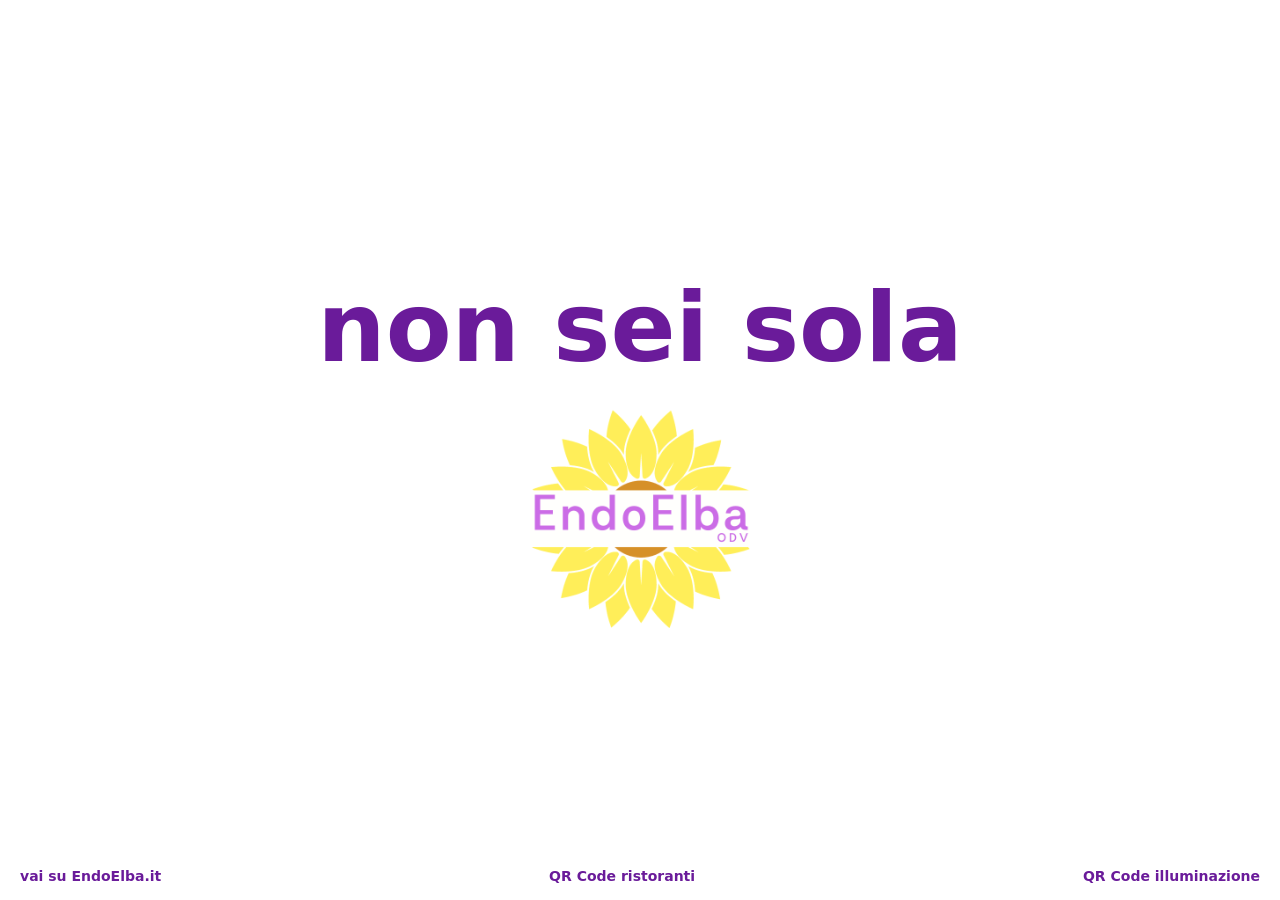
==== commit 3d986827: "Update index.html" ====
--- a/index.html
+++ b/index.html
@@ -62,6 +62,7 @@
   <div class="footer">
     <a href="https://endoelba.it" rel="noopener" target="_blank">vai su EndoElba.it</a>
     <a href="ristoranti/?src=home_qr" rel="noopener">QR Code ristoranti</a>
+    <a href="illuminazione/?src=home_qr" rel="noopener">QR Code illuminazione</a>
   </div>
 
 </body>
